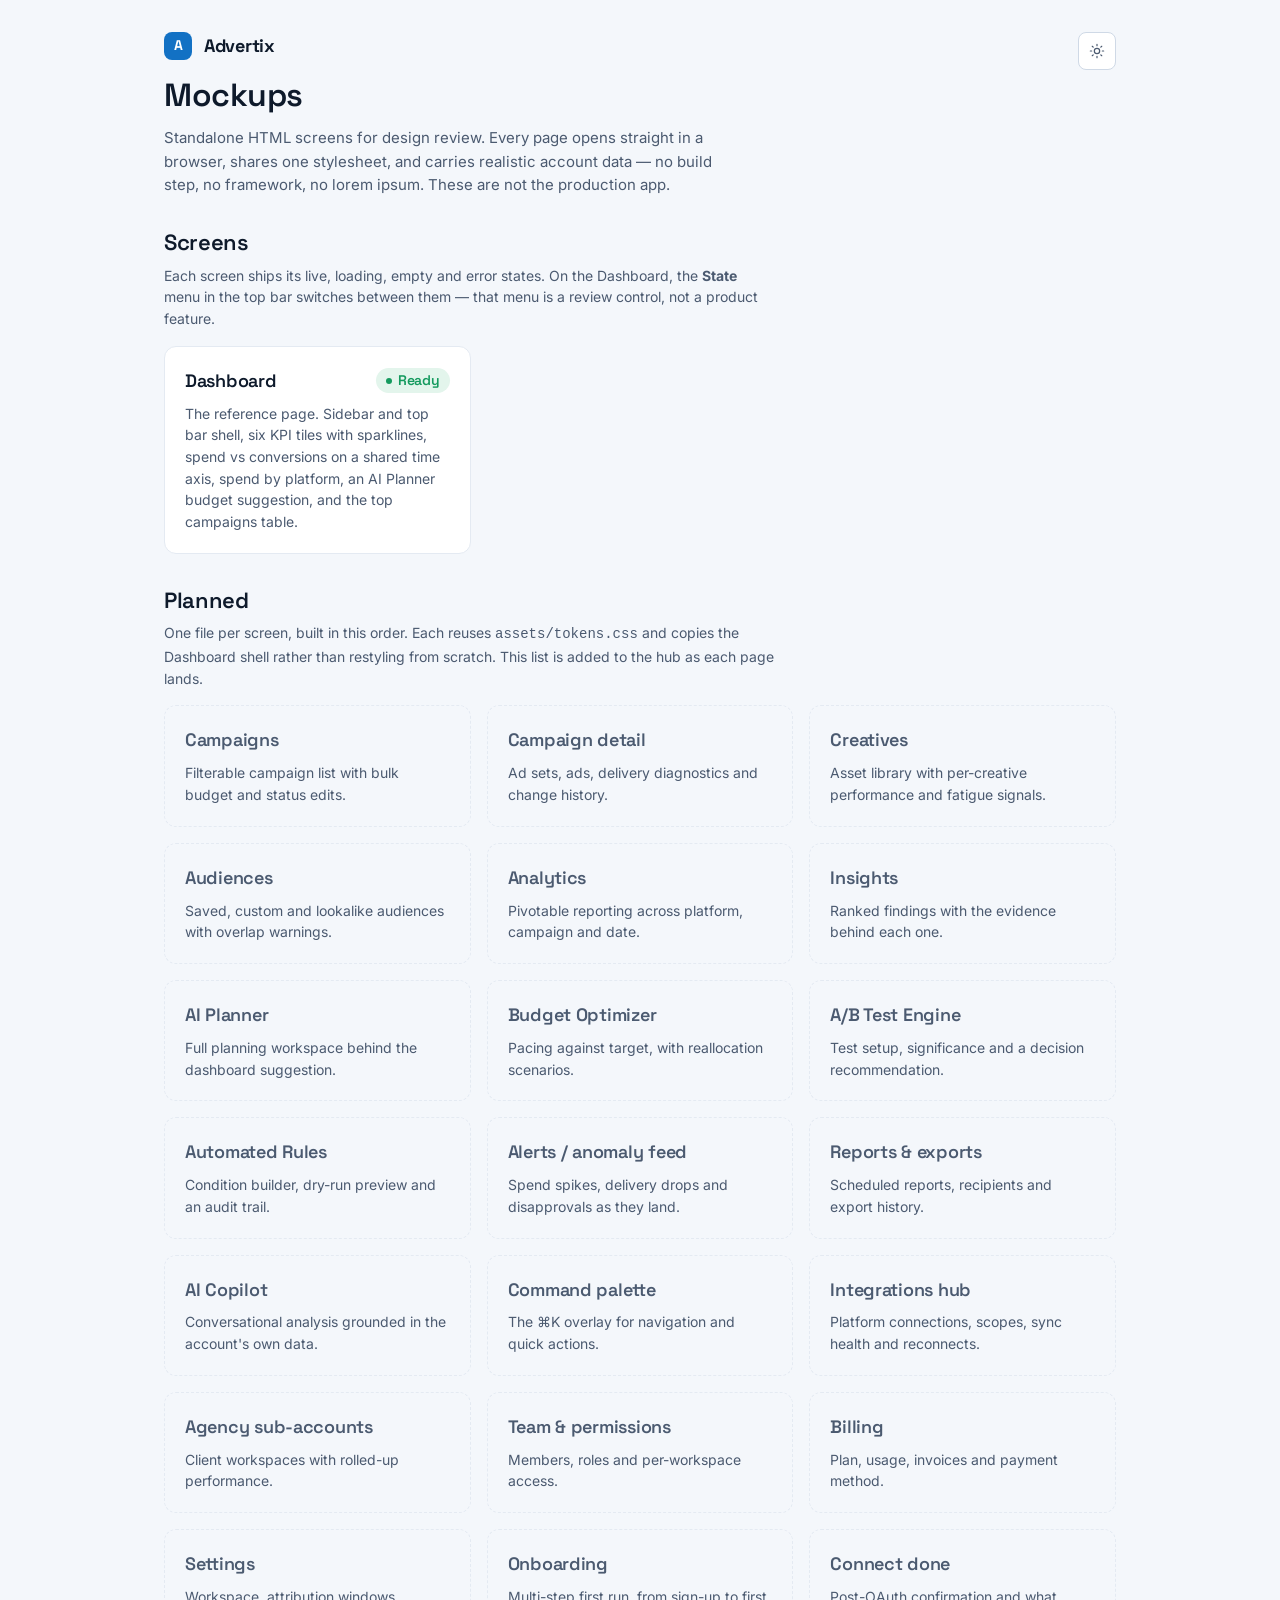
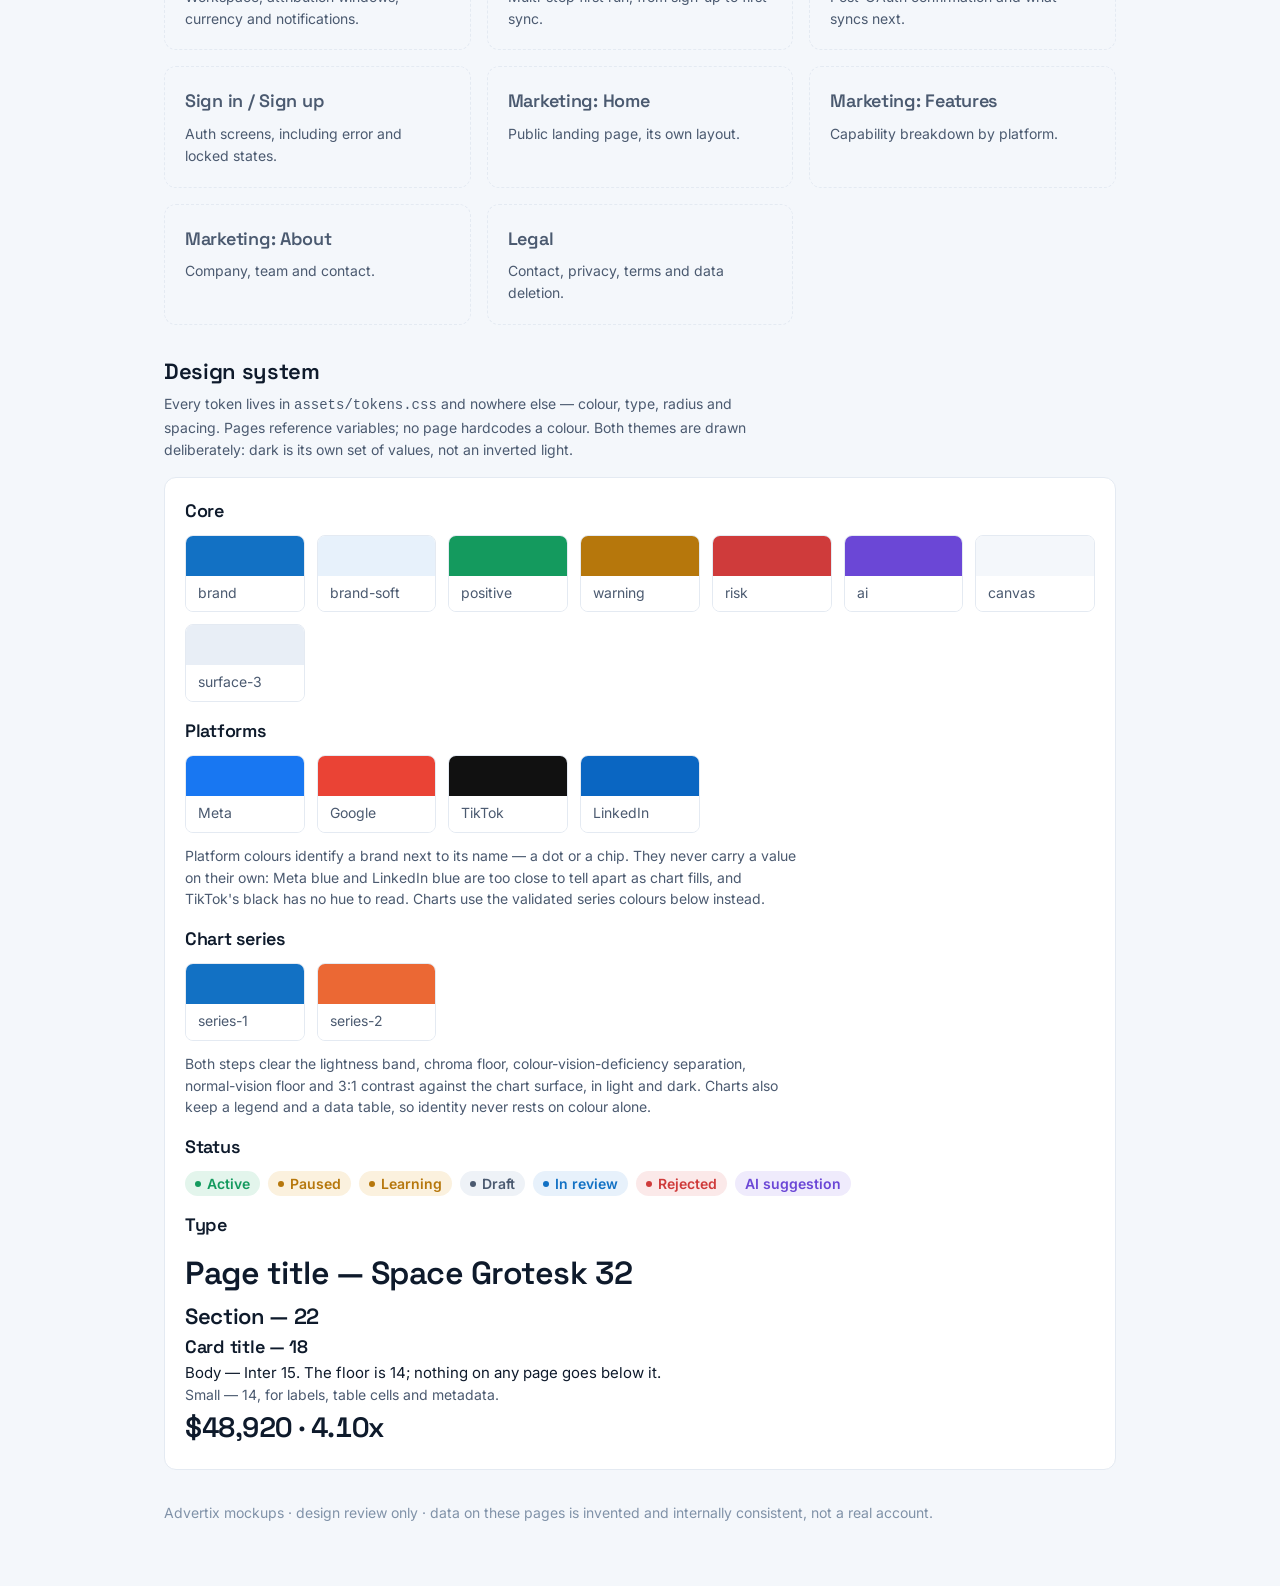
==== mockups/index.html @ f249f48f "Add mockups foundation: design tokens, hub and Dashboard Task 1 of the mockups plan in apps/web/clau" ====
<!doctype html>
<html lang="en">
<head>
<meta charset="utf-8" />
<meta name="viewport" content="width=device-width, initial-scale=1" />
<title>Mockups · Advertix</title>
<meta name="description" content="Design-review mockups for Advertix — every screen, one shared design system." />
<link rel="stylesheet" href="assets/tokens.css" />
<script>
  (function () {
    try {
      var saved = localStorage.getItem("advertix-theme");
      var theme = saved || (window.matchMedia("(prefers-color-scheme: dark)").matches ? "dark" : "light");
      document.documentElement.setAttribute("data-theme", theme);
    } catch (e) {
      document.documentElement.setAttribute("data-theme", "light");
    }
  })();
</script>
</head>
<body>
<main class="hub">

  <header class="hub__head">
    <div>
      <div class="row-3" style="gap:var(--s3)">
        <span class="rail__mark" aria-hidden="true">A</span>
        <span class="rail__name">Advertix</span>
      </div>
      <h1 style="margin-top:var(--s4)">Mockups</h1>
      <p class="hub__lede">
        Standalone HTML screens for design review. Every page opens straight in a
        browser, shares one stylesheet, and carries realistic account data — no
        build step, no framework, no lorem ipsum. These are not the production app.
      </p>
    </div>
    <button class="btn btn--icon" id="themeToggle" type="button" aria-label="Switch to dark theme" title="Switch theme">
      <svg class="icon-sun" viewBox="0 0 24 24" fill="none" stroke="currentColor" stroke-width="1.8" stroke-linecap="round" aria-hidden="true"><circle cx="12" cy="12" r="4"/><path d="M12 2v2M12 20v2M2 12h2M20 12h2M4.9 4.9l1.4 1.4M17.7 17.7l1.4 1.4M19.1 4.9l-1.4 1.4M6.3 17.7l-1.4 1.4"/></svg>
      <svg class="icon-moon hidden" viewBox="0 0 24 24" fill="none" stroke="currentColor" stroke-width="1.8" stroke-linecap="round" stroke-linejoin="round" aria-hidden="true"><path d="M20 14.5A8.5 8.5 0 019.5 4a8.5 8.5 0 1010.5 10.5z"/></svg>
    </button>
  </header>

  <!-- Built -->
  <section class="hub__section" aria-labelledby="built-h">
    <h2 id="built-h">Screens</h2>
    <p class="hub__note">
      Each screen ships its live, loading, empty and error states. On the Dashboard,
      the <strong>State</strong> menu in the top bar switches between them — that menu
      is a review control, not a product feature.
    </p>
    <div class="hub-grid">
      <a class="card hubcard" href="dashboard.html">
        <span class="hubcard__title">Dashboard <span class="badge badge--active">Ready</span></span>
        <span class="hubcard__desc">
          The reference page. Sidebar and top bar shell, six KPI tiles with sparklines,
          spend vs conversions on a shared time axis, spend by platform, an AI Planner
          budget suggestion, and the top campaigns table.
        </span>
      </a>
    </div>
  </section>

  <!-- Planned -->
  <section class="hub__section" aria-labelledby="planned-h">
    <h2 id="planned-h">Planned</h2>
    <p class="hub__note">
      One file per screen, built in this order. Each reuses <code>assets/tokens.css</code>
      and copies the Dashboard shell rather than restyling from scratch. This list is
      added to the hub as each page lands.
    </p>
    <div class="hub-grid">
      <div class="card hubcard hubcard--todo"><span class="hubcard__title">Campaigns</span><span class="hubcard__desc">Filterable campaign list with bulk budget and status edits.</span></div>
      <div class="card hubcard hubcard--todo"><span class="hubcard__title">Campaign detail</span><span class="hubcard__desc">Ad sets, ads, delivery diagnostics and change history.</span></div>
      <div class="card hubcard hubcard--todo"><span class="hubcard__title">Creatives</span><span class="hubcard__desc">Asset library with per-creative performance and fatigue signals.</span></div>
      <div class="card hubcard hubcard--todo"><span class="hubcard__title">Audiences</span><span class="hubcard__desc">Saved, custom and lookalike audiences with overlap warnings.</span></div>
      <div class="card hubcard hubcard--todo"><span class="hubcard__title">Analytics</span><span class="hubcard__desc">Pivotable reporting across platform, campaign and date.</span></div>
      <div class="card hubcard hubcard--todo"><span class="hubcard__title">Insights</span><span class="hubcard__desc">Ranked findings with the evidence behind each one.</span></div>
      <div class="card hubcard hubcard--todo"><span class="hubcard__title">AI Planner</span><span class="hubcard__desc">Full planning workspace behind the dashboard suggestion.</span></div>
      <div class="card hubcard hubcard--todo"><span class="hubcard__title">Budget Optimizer</span><span class="hubcard__desc">Pacing against target, with reallocation scenarios.</span></div>
      <div class="card hubcard hubcard--todo"><span class="hubcard__title">A/B Test Engine</span><span class="hubcard__desc">Test setup, significance and a decision recommendation.</span></div>
      <div class="card hubcard hubcard--todo"><span class="hubcard__title">Automated Rules</span><span class="hubcard__desc">Condition builder, dry-run preview and an audit trail.</span></div>
      <div class="card hubcard hubcard--todo"><span class="hubcard__title">Alerts / anomaly feed</span><span class="hubcard__desc">Spend spikes, delivery drops and disapprovals as they land.</span></div>
      <div class="card hubcard hubcard--todo"><span class="hubcard__title">Reports &amp; exports</span><span class="hubcard__desc">Scheduled reports, recipients and export history.</span></div>
      <div class="card hubcard hubcard--todo"><span class="hubcard__title">AI Copilot</span><span class="hubcard__desc">Conversational analysis grounded in the account's own data.</span></div>
      <div class="card hubcard hubcard--todo"><span class="hubcard__title">Command palette</span><span class="hubcard__desc">The &#8984;K overlay for navigation and quick actions.</span></div>
      <div class="card hubcard hubcard--todo"><span class="hubcard__title">Integrations hub</span><span class="hubcard__desc">Platform connections, scopes, sync health and reconnects.</span></div>
      <div class="card hubcard hubcard--todo"><span class="hubcard__title">Agency sub-accounts</span><span class="hubcard__desc">Client workspaces with rolled-up performance.</span></div>
      <div class="card hubcard hubcard--todo"><span class="hubcard__title">Team &amp; permissions</span><span class="hubcard__desc">Members, roles and per-workspace access.</span></div>
      <div class="card hubcard hubcard--todo"><span class="hubcard__title">Billing</span><span class="hubcard__desc">Plan, usage, invoices and payment method.</span></div>
      <div class="card hubcard hubcard--todo"><span class="hubcard__title">Settings</span><span class="hubcard__desc">Workspace, attribution windows, currency and notifications.</span></div>
      <div class="card hubcard hubcard--todo"><span class="hubcard__title">Onboarding</span><span class="hubcard__desc">Multi-step first run, from sign-up to first sync.</span></div>
      <div class="card hubcard hubcard--todo"><span class="hubcard__title">Connect done</span><span class="hubcard__desc">Post-OAuth confirmation and what syncs next.</span></div>
      <div class="card hubcard hubcard--todo"><span class="hubcard__title">Sign in / Sign up</span><span class="hubcard__desc">Auth screens, including error and locked states.</span></div>
      <div class="card hubcard hubcard--todo"><span class="hubcard__title">Marketing: Home</span><span class="hubcard__desc">Public landing page, its own layout.</span></div>
      <div class="card hubcard hubcard--todo"><span class="hubcard__title">Marketing: Features</span><span class="hubcard__desc">Capability breakdown by platform.</span></div>
      <div class="card hubcard hubcard--todo"><span class="hubcard__title">Marketing: About</span><span class="hubcard__desc">Company, team and contact.</span></div>
      <div class="card hubcard hubcard--todo"><span class="hubcard__title">Legal</span><span class="hubcard__desc">Contact, privacy, terms and data deletion.</span></div>
    </div>
  </section>

  <!-- Design system -->
  <section class="hub__section" aria-labelledby="ds-h">
    <h2 id="ds-h">Design system</h2>
    <p class="hub__note">
      Every token lives in <code>assets/tokens.css</code> and nowhere else — colour,
      type, radius and spacing. Pages reference variables; no page hardcodes a colour.
      Both themes are drawn deliberately: dark is its own set of values, not an
      inverted light.
    </p>

    <div class="card" style="padding:var(--s5)">
      <div class="stack-4">
        <div>
          <h3 style="margin-bottom:var(--s3)">Core</h3>
          <div class="swatches">
            <div class="swatch"><div class="swatch__chip" style="background:var(--brand)"></div><span class="swatch__name">brand</span></div>
            <div class="swatch"><div class="swatch__chip" style="background:var(--brand-soft)"></div><span class="swatch__name">brand-soft</span></div>
            <div class="swatch"><div class="swatch__chip" style="background:var(--positive)"></div><span class="swatch__name">positive</span></div>
            <div class="swatch"><div class="swatch__chip" style="background:var(--warning)"></div><span class="swatch__name">warning</span></div>
            <div class="swatch"><div class="swatch__chip" style="background:var(--risk)"></div><span class="swatch__name">risk</span></div>
            <div class="swatch"><div class="swatch__chip" style="background:var(--ai)"></div><span class="swatch__name">ai</span></div>
            <div class="swatch"><div class="swatch__chip" style="background:var(--canvas)"></div><span class="swatch__name">canvas</span></div>
            <div class="swatch"><div class="swatch__chip" style="background:var(--surface-3)"></div><span class="swatch__name">surface-3</span></div>
          </div>
        </div>

        <div>
          <h3 style="margin-bottom:var(--s3)">Platforms</h3>
          <div class="swatches">
            <div class="swatch"><div class="swatch__chip" style="background:var(--platform-meta)"></div><span class="swatch__name">Meta</span></div>
            <div class="swatch"><div class="swatch__chip" style="background:var(--platform-google)"></div><span class="swatch__name">Google</span></div>
            <div class="swatch"><div class="swatch__chip" style="background:var(--platform-tiktok)"></div><span class="swatch__name">TikTok</span></div>
            <div class="swatch"><div class="swatch__chip" style="background:var(--platform-linkedin)"></div><span class="swatch__name">LinkedIn</span></div>
          </div>
          <p class="hub__note" style="margin:var(--s3) 0 0">
            Platform colours identify a brand next to its name — a dot or a chip. They
            never carry a value on their own: Meta blue and LinkedIn blue are too close
            to tell apart as chart fills, and TikTok's black has no hue to read. Charts
            use the validated series colours below instead.
          </p>
        </div>

        <div>
          <h3 style="margin-bottom:var(--s3)">Chart series</h3>
          <div class="swatches">
            <div class="swatch"><div class="swatch__chip" style="background:var(--series-1)"></div><span class="swatch__name">series-1</span></div>
            <div class="swatch"><div class="swatch__chip" style="background:var(--series-2)"></div><span class="swatch__name">series-2</span></div>
          </div>
          <p class="hub__note" style="margin:var(--s3) 0 0">
            Both steps clear the lightness band, chroma floor, colour-vision-deficiency
            separation, normal-vision floor and 3:1 contrast against the chart surface,
            in light and dark. Charts also keep a legend and a data table, so identity
            never rests on colour alone.
          </p>
        </div>

        <div>
          <h3 style="margin-bottom:var(--s3)">Status</h3>
          <div class="row-2">
            <span class="badge badge--active">Active</span>
            <span class="badge badge--paused">Paused</span>
            <span class="badge badge--learning">Learning</span>
            <span class="badge badge--draft">Draft</span>
            <span class="badge badge--review">In review</span>
            <span class="badge badge--rejected">Rejected</span>
            <span class="badge badge--ai">AI suggestion</span>
          </div>
        </div>

        <div>
          <h3 style="margin-bottom:var(--s3)">Type</h3>
          <p style="font-family:var(--font-display);font-size:var(--fs-title);letter-spacing:var(--tracking-display);font-weight:600">Page title — Space Grotesk 32</p>
          <p style="font-family:var(--font-display);font-size:var(--fs-h2);letter-spacing:var(--tracking-display);font-weight:600">Section — 22</p>
          <p style="font-family:var(--font-display);font-size:var(--fs-h3);letter-spacing:var(--tracking-display);font-weight:600">Card title — 18</p>
          <p>Body — Inter 15. The floor is 14; nothing on any page goes below it.</p>
          <p class="u-small u-muted">Small — 14, for labels, table cells and metadata.</p>
          <p class="tnum" style="font-family:var(--font-display);font-size:var(--fs-metric);font-weight:600;letter-spacing:var(--tracking-display)">$48,920 · 4.10x</p>
        </div>
      </div>
    </div>
  </section>

  <footer class="u-small u-faint">
    Advertix mockups · design review only · data on these pages is invented and
    internally consistent, not a real account.
  </footer>
</main>

<script>
(function () {
  "use strict";
  var root = document.documentElement;
  var btn = document.getElementById("themeToggle");
  var sun = btn.querySelector(".icon-sun");
  var moon = btn.querySelector(".icon-moon");

  function paint() {
    var dark = root.getAttribute("data-theme") === "dark";
    sun.classList.toggle("hidden", dark);
    moon.classList.toggle("hidden", !dark);
    btn.setAttribute("aria-label", dark ? "Switch to light theme" : "Switch to dark theme");
  }
  btn.addEventListener("click", function () {
    var next = root.getAttribute("data-theme") === "dark" ? "light" : "dark";
    root.setAttribute("data-theme", next);
    try { localStorage.setItem("advertix-theme", next); } catch (e) {}
    paint();
  });
  paint();
})();
</script>
</body>
</html>
---- mockups/assets/tokens.css ----
/* ===========================================================================
   Advertix — Design tokens & shared shell
   Single source of truth for every mockup in this folder.

   Never hardcode a colour in a page; reference a variable from here.
   Sections: 1 fonts · 2 tokens (light) · 3 tokens (dark) · 4 base
             5 shell · 6 components · 7 charts · 8 states · 9 utilities
   =========================================================================== */

/* ---- 1. Fonts ----------------------------------------------------------- */
@import url("https://fonts.googleapis.com/css2?family=Space+Grotesk:wght@500;600;700&family=Inter:wght@400;500;600;700&display=swap");

/* ---- 2. Tokens — light -------------------------------------------------- */
:root {
  /* Surfaces & ink */
  --canvas: #f4f7fb;
  --surface: #ffffff;
  --surface-2: #f1f5fa;
  --surface-3: #e8eef6;
  --ink: #0e1a2b;
  --ink-2: #4b5a70;
  --ink-3: #8092a8;
  --line: #e4eaf2;
  --line-strong: #cfd9e6;

  /* Brand */
  --brand: #1271c4;
  --brand-hover: #0f5fa8;
  --brand-active: #0c4d88;
  --brand-soft: #e7f1fb;
  --on-brand: #ffffff;

  /* Semantic */
  --positive: #149a5e;
  --positive-soft: #e3f5ec;
  --warning: #b6770c;
  --warning-soft: #fbf1de;
  --risk: #cf3b3b;
  --risk-soft: #fbe9e9;
  --ai: #6b47d6;
  --ai-soft: #efebfc;
  --neutral-soft: #eef2f7;

  /* Platform identity (labels, dots, chips — never the sole encoding) */
  --platform-meta: #1877f2;
  --platform-google: #ea4335;
  --platform-tiktok: #111111;
  --platform-linkedin: #0a66c2;

  /* Chart series — validated: lightness band, chroma floor,
     CVD separation, normal-vision floor, contrast vs surface. */
  --series-1: #1271c4; /* spend      */
  --series-2: #eb6834; /* conversions */
  --series-1-wash: rgba(18, 113, 196, 0.1);
  --series-2-wash: rgba(235, 104, 52, 0.1);
  --grid: #e4eaf2;
  --chart-surface: #ffffff;

  /* Type */
  --font-display: "Space Grotesk", "Inter", system-ui, sans-serif;
  --font-ui: "Inter", system-ui, -apple-system, "Segoe UI", sans-serif;
  --fs-small: 14px;   /* hard floor — never go below */
  --fs-body: 15px;
  --fs-h3: 18px;
  --fs-h2: 22px;
  --fs-metric: 28px;
  --fs-title: 32px;
  --tracking-display: -0.015em;

  /* Shape */
  --r-control: 8px;
  --r-card: 12px;
  --r-pill: 999px;

  /* Spacing scale — 4 / 8 / 12 / 16 / 20 / 24 / 32 */
  --s1: 4px;
  --s2: 8px;
  --s3: 12px;
  --s4: 16px;
  --s5: 20px;
  --s6: 24px;
  --s7: 32px;

  /* Depth — cards use borders; shadow is for overlays only */
  --shadow-overlay: 0 16px 40px -12px rgba(14, 26, 43, 0.28);
  --shadow-popover: 0 8px 24px -8px rgba(14, 26, 43, 0.22);
  --ring: 0 0 0 2px var(--surface), 0 0 0 4px var(--brand);

  /* Layout */
  --rail-w: 244px;
  --topbar-h: 64px;

  /* Motion */
  --ease: cubic-bezier(0.32, 0.72, 0, 1);
  --dur: 160ms;

  color-scheme: light;
}

/* ---- 3. Tokens — dark --------------------------------------------------- */
:root[data-theme="dark"] {
  --canvas: #0a121e;
  --surface: #101c2c;
  --surface-2: #0d1826;
  --surface-3: #182636;
  --ink: #e8eef7;
  --ink-2: #a6b6cd;
  --ink-3: #728299;
  --line: #213247;
  --line-strong: #2d4058;

  --brand: #1271c4;
  --brand-hover: #3b93e0;
  --brand-active: #63a9e8;
  --brand-soft: #132c45;
  --on-brand: #ffffff;

  --positive: #38b87a;
  --positive-soft: #10301f;
  --warning: #d79a2b;
  --warning-soft: #33280f;
  --risk: #ef6f6b;
  --risk-soft: #35191b;
  --ai: #8a72e0;
  --ai-soft: #201b38;
  --neutral-soft: #1a2738;

  /* TikTok's #111111 disappears on a dark canvas — its dark-mode logo
     treatment is the inverse, so the identity dot inverts with the theme. */
  --platform-tiktok: #f1f1f1;

  --series-1: #3b93e0;
  --series-2: #e0703c;
  --series-1-wash: rgba(59, 147, 224, 0.12);
  --series-2-wash: rgba(224, 112, 60, 0.12);
  --grid: #213247;
  --chart-surface: #101c2c;

  --shadow-overlay: 0 16px 40px -12px rgba(0, 0, 0, 0.7);
  --shadow-popover: 0 8px 24px -8px rgba(0, 0, 0, 0.6);
  --ring: 0 0 0 2px var(--surface), 0 0 0 4px var(--brand-hover);

  color-scheme: dark;
}

/* No-JS fallback: honour the OS preference until the toggle sets data-theme. */
@media (prefers-color-scheme: dark) {
  :root:not([data-theme]) {
    --canvas: #0a121e;
    --surface: #101c2c;
    --surface-2: #0d1826;
    --surface-3: #182636;
    --ink: #e8eef7;
    --ink-2: #a6b6cd;
    --ink-3: #728299;
    --line: #213247;
    --line-strong: #2d4058;
    --brand-hover: #3b93e0;
    --brand-active: #63a9e8;
    --brand-soft: #132c45;
    --positive: #38b87a;
    --positive-soft: #10301f;
    --warning: #d79a2b;
    --warning-soft: #33280f;
    --risk: #ef6f6b;
    --risk-soft: #35191b;
    --ai: #8a72e0;
    --ai-soft: #201b38;
    --neutral-soft: #1a2738;
    --platform-tiktok: #f1f1f1;
    --series-1: #3b93e0;
    --series-2: #e0703c;
    --series-1-wash: rgba(59, 147, 224, 0.12);
    --series-2-wash: rgba(224, 112, 60, 0.12);
    --grid: #213247;
    --chart-surface: #101c2c;
    color-scheme: dark;
  }
}

/* ---- 4. Base ------------------------------------------------------------ */
*,
*::before,
*::after {
  box-sizing: border-box;
}

html {
  -webkit-text-size-adjust: 100%;
}

body {
  margin: 0;
  background: var(--canvas);
  color: var(--ink);
  font-family: var(--font-ui);
  font-size: var(--fs-body);
  line-height: 1.55;
  -webkit-font-smoothing: antialiased;
  -moz-osx-font-smoothing: grayscale;
  /* The page never scrolls sideways — tables and charts scroll in their own box. */
  overflow-x: hidden;
}

h1,
h2,
h3,
h4 {
  font-family: var(--font-display);
  letter-spacing: var(--tracking-display);
  font-weight: 600;
  margin: 0;
  color: var(--ink);
}

h1 {
  font-size: var(--fs-title);
  line-height: 1.2;
}
h2 {
  font-size: var(--fs-h2);
  line-height: 1.3;
}
h3 {
  font-size: var(--fs-h3);
  line-height: 1.4;
}

p {
  margin: 0;
}

a {
  color: var(--brand);
  text-decoration: none;
}
a:hover {
  color: var(--brand-hover);
  text-decoration: underline;
}

button,
input,
select,
textarea {
  font: inherit;
  color: inherit;
}

:focus-visible {
  outline: none;
  box-shadow: var(--ring);
  border-radius: var(--r-control);
}

::selection {
  background: var(--brand-soft);
  color: var(--ink);
}

/* Numbers that sit in columns align; standalone display numbers do not. */
.tnum {
  font-variant-numeric: tabular-nums;
}

.u-muted {
  color: var(--ink-2);
}
.u-faint {
  color: var(--ink-3);
}
.u-small {
  font-size: var(--fs-small);
}

.visually-hidden {
  position: absolute;
  width: 1px;
  height: 1px;
  margin: -1px;
  padding: 0;
  overflow: hidden;
  clip: rect(0 0 0 0);
  white-space: nowrap;
  border: 0;
}

.skip-link {
  position: absolute;
  left: var(--s4);
  top: -60px;
  z-index: 100;
  background: var(--surface);
  color: var(--ink);
  border: 1px solid var(--line-strong);
  border-radius: var(--r-control);
  padding: var(--s2) var(--s4);
  transition: top var(--dur) var(--ease);
}
.skip-link:focus {
  top: var(--s4);
  text-decoration: none;
}

/* ---- 5. Shell ----------------------------------------------------------- */
.app {
  display: grid;
  grid-template-columns: var(--rail-w) minmax(0, 1fr);
  min-height: 100vh;
}

/* Sidebar rail */
.rail {
  grid-column: 1;
  position: fixed;
  inset: 0 auto 0 0;
  width: var(--rail-w);
  display: flex;
  flex-direction: column;
  background: var(--surface);
  border-right: 1px solid var(--line);
  z-index: 40;
}

.rail__brand {
  display: flex;
  align-items: center;
  gap: var(--s3);
  height: var(--topbar-h);
  padding: 0 var(--s5);
  border-bottom: 1px solid var(--line);
  flex: 0 0 auto;
}

.rail__mark {
  width: 28px;
  height: 28px;
  border-radius: var(--r-control);
  background: var(--brand);
  color: var(--on-brand);
  font-family: var(--font-display);
  font-weight: 700;
  font-size: var(--fs-small);
  display: grid;
  place-items: center;
  flex: 0 0 auto;
}

.rail__name {
  font-family: var(--font-display);
  font-weight: 700;
  letter-spacing: var(--tracking-display);
  font-size: var(--fs-h3);
}

.rail__scroll {
  flex: 1 1 auto;
  overflow-y: auto;
  padding: var(--s4) var(--s3) var(--s5);
}

.rail__group + .rail__group {
  margin-top: var(--s5);
}

.rail__label {
  font-size: var(--fs-small);
  font-weight: 600;
  color: var(--ink-3);
  letter-spacing: 0.04em;
  text-transform: uppercase;
  padding: 0 var(--s3);
  margin-bottom: var(--s2);
}

.nav {
  display: flex;
  flex-direction: column;
  gap: 2px;
}

.nav__item {
  display: flex;
  align-items: center;
  gap: var(--s3);
  padding: var(--s2) var(--s3);
  border-radius: var(--r-control);
  color: var(--ink-2);
  font-size: var(--fs-body);
  font-weight: 500;
  transition: background var(--dur) var(--ease), color var(--dur) var(--ease);
}
.nav__item:hover {
  background: var(--surface-2);
  color: var(--ink);
  text-decoration: none;
}
.nav__item[aria-current="page"] {
  background: var(--brand-soft);
  color: var(--brand);
  font-weight: 600;
}
:root[data-theme="dark"] .nav__item[aria-current="page"] {
  color: var(--brand-hover);
}
.nav__item svg {
  flex: 0 0 auto;
  width: 18px;
  height: 18px;
}
.nav__item--todo {
  color: var(--ink-3);
  cursor: default;
}
.nav__item--todo:hover {
  background: transparent;
  color: var(--ink-3);
  text-decoration: none;
}

.rail__foot {
  flex: 0 0 auto;
  border-top: 1px solid var(--line);
  padding: var(--s3);
}

.acct {
  display: flex;
  align-items: center;
  gap: var(--s3);
  width: 100%;
  padding: var(--s2) var(--s3);
  background: none;
  border: 0;
  border-radius: var(--r-control);
  cursor: pointer;
  text-align: left;
}
.acct:hover {
  background: var(--surface-2);
}
.acct__avatar {
  width: 28px;
  height: 28px;
  border-radius: var(--r-pill);
  background: var(--ai-soft);
  color: var(--ai);
  display: grid;
  place-items: center;
  font-size: var(--fs-small);
  font-weight: 700;
  flex: 0 0 auto;
}
.acct__name {
  font-size: var(--fs-small);
  font-weight: 600;
  line-height: 1.3;
  white-space: nowrap;
  overflow: hidden;
  text-overflow: ellipsis;
}
.acct__meta {
  font-size: var(--fs-small);
  color: var(--ink-3);
  line-height: 1.3;
}

/* Topbar */
.topbar {
  position: sticky;
  top: 0;
  z-index: 30;
  height: var(--topbar-h);
  display: flex;
  align-items: center;
  gap: var(--s3);
  padding: 0 var(--s6);
  background: var(--surface);
  border-bottom: 1px solid var(--line);
}

.topbar__spacer {
  flex: 1 1 auto;
}

.hamburger {
  display: none;
}

.main {
  grid-column: 2;
  min-width: 0;
  display: flex;
  flex-direction: column;
}

.page {
  padding: var(--s6);
  display: flex;
  flex-direction: column;
  gap: var(--s6);
  max-width: 1360px;
  width: 100%;
}

.page__head {
  display: flex;
  align-items: flex-end;
  justify-content: space-between;
  gap: var(--s4);
  flex-wrap: wrap;
}

/* Off-canvas drawer below 860px */
.scrim {
  display: none;
  position: fixed;
  inset: 0;
  background: rgba(14, 26, 43, 0.5);
  z-index: 39;
}

@media (max-width: 860px) {
  .app {
    grid-template-columns: minmax(0, 1fr);
  }
  .main {
    grid-column: 1;
  }
  .rail {
    transform: translateX(-100%);
    transition: transform 220ms var(--ease);
    box-shadow: var(--shadow-overlay);
  }
  :root[data-nav="open"] .rail {
    transform: translateX(0);
  }
  :root[data-nav="open"] .scrim {
    display: block;
  }
  .hamburger {
    display: inline-flex;
  }
  .page {
    padding: var(--s4);
    gap: var(--s5);
  }
  .topbar {
    padding: 0 var(--s4);
  }
  .topbar .topbar__status {
    display: none;
  }
}

@media (max-width: 560px) {
  /* The primary action keeps its place and its name — the name moves to the
     accessible label so the button can shrink to its icon. */
  .btn__label {
    display: none;
  }
  .topbar .btn--primary {
    width: 38px;
    padding: 0;
  }
}

/* ---- 6. Components ------------------------------------------------------ */

/* Buttons — verbs, never "Submit". One primary per view. */
.btn {
  display: inline-flex;
  align-items: center;
  justify-content: center;
  gap: var(--s2);
  height: 38px;
  padding: 0 var(--s4);
  border-radius: var(--r-control);
  border: 1px solid transparent;
  font-size: var(--fs-small);
  font-weight: 600;
  cursor: pointer;
  white-space: nowrap;
  background: none;
  transition: background var(--dur) var(--ease), border-color var(--dur) var(--ease),
    color var(--dur) var(--ease);
}
.btn svg {
  width: 16px;
  height: 16px;
  flex: 0 0 auto;
}
.btn:disabled,
.btn[aria-disabled="true"] {
  opacity: 0.5;
  cursor: not-allowed;
}

.btn--primary {
  background: var(--brand);
  color: var(--on-brand);
}
.btn--primary:hover:not(:disabled) {
  background: var(--brand-hover);
}
.btn--primary:active:not(:disabled) {
  background: var(--brand-active);
}

.btn--secondary {
  background: var(--surface);
  color: var(--ink);
  border-color: var(--line-strong);
}
.btn--secondary:hover:not(:disabled) {
  background: var(--surface-2);
  border-color: var(--ink-3);
}

.btn--ghost {
  color: var(--ink-2);
}
.btn--ghost:hover:not(:disabled) {
  background: var(--surface-2);
  color: var(--ink);
}

.btn--ai {
  color: var(--ai);
  border-color: var(--ai);
  background: transparent;
}
.btn--ai:hover:not(:disabled) {
  background: var(--ai-soft);
}

.btn--icon {
  width: 38px;
  padding: 0;
  color: var(--ink-2);
  border-color: var(--line-strong);
  background: var(--surface);
}
.btn--icon:hover {
  background: var(--surface-2);
  color: var(--ink);
}

/* Cards — borders, not shadows */
.card {
  background: var(--surface);
  border: 1px solid var(--line);
  border-radius: var(--r-card);
}

.card__head {
  display: flex;
  align-items: flex-start;
  justify-content: space-between;
  gap: var(--s4);
  padding: var(--s5) var(--s5) 0;
}

.card__title {
  font-size: var(--fs-h3);
}

.card__sub {
  font-size: var(--fs-small);
  color: var(--ink-2);
  margin-top: 2px;
}

.card__body {
  padding: var(--s5);
}

.card__foot {
  padding: var(--s3) var(--s5);
  border-top: 1px solid var(--line);
  font-size: var(--fs-small);
  color: var(--ink-2);
  display: flex;
  align-items: center;
  justify-content: space-between;
  gap: var(--s3);
  flex-wrap: wrap;
}

/* Badges & pills */
.badge {
  display: inline-flex;
  align-items: center;
  gap: 6px;
  padding: 2px 10px;
  border-radius: var(--r-pill);
  font-size: var(--fs-small);
  font-weight: 600;
  line-height: 1.5;
  white-space: nowrap;
}
.badge::before {
  content: "";
  width: 6px;
  height: 6px;
  border-radius: var(--r-pill);
  background: currentColor;
  flex: 0 0 auto;
}
.badge--active {
  background: var(--positive-soft);
  color: var(--positive);
}
.badge--paused,
.badge--learning {
  background: var(--warning-soft);
  color: var(--warning);
}
.badge--draft {
  background: var(--neutral-soft);
  color: var(--ink-2);
}
.badge--review {
  background: var(--brand-soft);
  color: var(--brand);
}
:root[data-theme="dark"] .badge--review {
  color: var(--brand-hover);
}
.badge--rejected {
  background: var(--risk-soft);
  color: var(--risk);
}
.badge--ai {
  background: var(--ai-soft);
  color: var(--ai);
}
.badge--ai::before {
  display: none;
}

/* Platform identity chip: colour rides the dot, never the text. */
.plat {
  display: inline-flex;
  align-items: center;
  gap: var(--s2);
  font-size: var(--fs-small);
  color: var(--ink-2);
  white-space: nowrap;
}
.plat__dot {
  width: 8px;
  height: 8px;
  border-radius: 2px;
  flex: 0 0 auto;
}
.plat__dot--meta {
  background: var(--platform-meta);
}
.plat__dot--google {
  background: var(--platform-google);
}
.plat__dot--tiktok {
  background: var(--platform-tiktok);
}
.plat__dot--linkedin {
  background: var(--platform-linkedin);
}

/* Deltas — always an arrow plus a colour, never colour alone. */
.delta {
  display: inline-flex;
  align-items: center;
  gap: 4px;
  font-size: var(--fs-small);
  font-weight: 600;
  font-variant-numeric: tabular-nums;
}
.delta--good {
  color: var(--positive);
}
.delta--bad {
  color: var(--risk);
}
.delta--flat {
  color: var(--ink-3);
}
.delta svg {
  width: 14px;
  height: 14px;
}

/* Segmented control */
.seg {
  display: inline-flex;
  padding: 2px;
  gap: 2px;
  background: var(--surface-2);
  border: 1px solid var(--line);
  border-radius: var(--r-control);
}
.seg__btn {
  border: 0;
  background: none;
  border-radius: 6px;
  padding: 5px var(--s3);
  font-size: var(--fs-small);
  font-weight: 600;
  color: var(--ink-2);
  cursor: pointer;
  white-space: nowrap;
}
.seg__btn:hover {
  color: var(--ink);
}
.seg__btn[aria-pressed="true"],
.seg__btn[aria-selected="true"] {
  background: var(--surface);
  color: var(--ink);
  border: 1px solid var(--line-strong);
  padding: 4px calc(var(--s3) - 1px);
}

/* Select */
.select {
  min-width: 0;
  height: 38px;
  padding: 0 var(--s4) 0 var(--s3);
  border-radius: var(--r-control);
  border: 1px solid var(--line-strong);
  background: var(--surface);
  color: var(--ink);
  font-size: var(--fs-small);
  font-weight: 500;
  cursor: pointer;
}
.select:hover {
  border-color: var(--ink-3);
}

/* Tables — scroll in their own container */
.tablewrap {
  overflow-x: auto;
  -webkit-overflow-scrolling: touch;
}
.table {
  width: 100%;
  min-width: 860px;
  border-collapse: collapse;
  font-size: var(--fs-small);
}
.table th,
.table td {
  padding: var(--s3) var(--s4);
  text-align: left;
  border-bottom: 1px solid var(--line);
  white-space: nowrap;
}
.table thead th {
  position: sticky;
  top: 0;
  background: var(--surface-2);
  color: var(--ink-2);
  font-weight: 600;
  border-bottom: 1px solid var(--line-strong);
}
.table tbody tr:last-child td {
  border-bottom: 0;
}
.table tbody tr:hover td {
  background: var(--surface-2);
}
.table .num {
  text-align: right;
  font-variant-numeric: tabular-nums;
}
.table .name {
  font-weight: 600;
  color: var(--ink);
  white-space: normal;
  min-width: 260px;
}

/* KPI tile */
.kpis {
  display: grid;
  grid-template-columns: repeat(auto-fit, minmax(280px, 1fr));
  gap: var(--s4);
}
.kpi {
  padding: var(--s5);
  display: flex;
  flex-direction: column;
  gap: var(--s3);
}
.kpi__label {
  font-size: var(--fs-small);
  font-weight: 600;
  color: var(--ink-2);
}
.kpi__value {
  font-size: var(--fs-metric);
  font-family: var(--font-display);
  font-weight: 600;
  letter-spacing: var(--tracking-display);
  line-height: 1.1;
  color: var(--ink);
}
.kpi__foot {
  display: flex;
  align-items: flex-end;
  justify-content: space-between;
  gap: var(--s3);
}
.kpi__vs {
  font-size: var(--fs-small);
  color: var(--ink-3);
}

/* AI panel */
.ai-panel {
  border-color: color-mix(in srgb, var(--ai) 35%, var(--line));
  background: linear-gradient(180deg, var(--ai-soft) 0%, var(--surface) 46%);
}
.ai-panel__head {
  display: flex;
  align-items: center;
  gap: var(--s3);
  flex-wrap: wrap;
}
.ai-icon {
  width: 32px;
  height: 32px;
  border-radius: var(--r-control);
  background: var(--ai);
  color: #ffffff;
  display: grid;
  place-items: center;
  flex: 0 0 auto;
}
.ai-icon svg {
  width: 18px;
  height: 18px;
}
.ai-panel__actions {
  display: flex;
  gap: var(--s2);
  flex-wrap: wrap;
}

.movelist {
  list-style: none;
  margin: 0;
  padding: 0;
  display: grid;
  grid-template-columns: minmax(0, 1fr);
  gap: var(--s2);
}
.movelist li {
  display: flex;
  flex-wrap: wrap;
  gap: var(--s2) var(--s3);
  align-items: baseline;
  font-size: var(--fs-small);
  color: var(--ink-2);
  padding: var(--s2) var(--s3);
  background: var(--surface-2);
  border: 1px solid var(--line);
  border-radius: var(--r-control);
}
.movelist strong {
  color: var(--ink);
  font-weight: 600;
}

.projgrid {
  display: grid;
  grid-template-columns: repeat(auto-fit, minmax(150px, 1fr));
  gap: var(--s4);
}
.proj__label {
  font-size: var(--fs-small);
  color: var(--ink-2);
  font-weight: 600;
}
.proj__value {
  font-family: var(--font-display);
  font-size: var(--fs-h2);
  font-weight: 600;
  letter-spacing: var(--tracking-display);
}

/* ---- 7. Charts ---------------------------------------------------------- */
.chart-scroll {
  overflow-x: auto;
  -webkit-overflow-scrolling: touch;
  position: relative;
}
.chart {
  display: block;
  width: 100%;
  min-width: 620px;
  height: auto;
}
.chart .grid-line {
  stroke: var(--grid);
  stroke-width: 1;
  shape-rendering: crispEdges;
}
.chart .axis-text {
  fill: var(--ink-3);
  font-family: var(--font-ui);
  font-size: 15px;
  font-variant-numeric: tabular-nums;
}
.chart .panel-text {
  fill: var(--ink-2);
  font-family: var(--font-ui);
  font-size: 15px;
  font-weight: 600;
}
.chart .col {
  fill: var(--series-1);
}
.chart .line {
  fill: none;
  stroke: var(--series-2);
  stroke-width: 2;
  stroke-linejoin: round;
  stroke-linecap: round;
}
.chart .area {
  fill: var(--series-2-wash);
}
.chart .enddot {
  fill: var(--series-2);
  stroke: var(--chart-surface);
  stroke-width: 2;
}
.chart .hit {
  fill: transparent;
}
.chart .crosshair {
  stroke: var(--ink-3);
  stroke-width: 1;
  stroke-dasharray: 3 3;
  opacity: 0;
  pointer-events: none;
}
.chart .focusdot {
  opacity: 0;
  pointer-events: none;
  stroke: var(--chart-surface);
  stroke-width: 2;
}
.chart .focusdot--spend {
  fill: var(--series-1);
}
.chart .focusdot--conv {
  fill: var(--series-2);
}
.chart.is-active .crosshair,
.chart.is-active .focusdot {
  opacity: 1;
}

.legend {
  display: flex;
  gap: var(--s4);
  flex-wrap: wrap;
  font-size: var(--fs-small);
  color: var(--ink-2);
}
.legend__item {
  display: inline-flex;
  align-items: center;
  gap: var(--s2);
}
.legend__key {
  width: 12px;
  height: 3px;
  border-radius: 2px;
  flex: 0 0 auto;
}
.legend__key--1 {
  background: var(--series-1);
  height: 10px;
  width: 10px;
  border-radius: 2px;
}
.legend__key--2 {
  background: var(--series-2);
}

.tip {
  position: absolute;
  z-index: 20;
  min-width: 196px;
  padding: var(--s3);
  background: var(--surface);
  border: 1px solid var(--line-strong);
  border-radius: var(--r-control);
  box-shadow: var(--shadow-popover);
  font-size: var(--fs-small);
  pointer-events: none;
  opacity: 0;
  transform: translate(12px, 0);
  transition: opacity var(--dur) var(--ease);
}
.tip[data-side="left"] {
  transform: translate(calc(-100% - 12px), 0);
}
.tip[data-show="true"] {
  opacity: 1;
}
.tip__date {
  font-weight: 600;
  color: var(--ink);
  margin-bottom: var(--s2);
}
.tip__row {
  display: flex;
  align-items: center;
  justify-content: space-between;
  gap: var(--s3);
  color: var(--ink-2);
  white-space: nowrap;
}
.tip__row + .tip__row {
  margin-top: 2px;
}
.tip__row b {
  color: var(--ink);
  font-variant-numeric: tabular-nums;
}

/* Horizontal bar rows (spend by platform) — one hue, direct labels */
.hbars {
  display: grid;
  gap: var(--s4);
}
.hbar__top {
  display: flex;
  align-items: baseline;
  justify-content: space-between;
  gap: var(--s3);
  margin-bottom: 6px;
}
.hbar__val {
  font-size: var(--fs-small);
  font-variant-numeric: tabular-nums;
  color: var(--ink);
  font-weight: 600;
}
.hbar__track {
  height: 12px;
  background: var(--surface-3);
  border-radius: 2px;
}
.hbar__fill {
  height: 100%;
  background: var(--series-1);
  border-radius: 2px 4px 4px 2px;
}
.hbar__meta {
  margin-top: 6px;
  font-size: var(--fs-small);
  color: var(--ink-3);
  display: flex;
  gap: var(--s4);
  flex-wrap: wrap;
}

/* Sparklines in KPI tiles */
.spark {
  width: 104px;
  height: 30px;
  flex: 0 0 auto;
  overflow: visible;
}
.spark__base {
  fill: none;
  stroke: var(--ink-3);
  stroke-width: 1.5;
  opacity: 0.45;
  stroke-linejoin: round;
  stroke-linecap: round;
}
.spark__tail {
  fill: none;
  stroke: var(--series-1);
  stroke-width: 2;
  stroke-linejoin: round;
  stroke-linecap: round;
}
.spark__dot {
  fill: var(--series-1);
  stroke: var(--surface);
  stroke-width: 2;
}

/* ---- 8. States: loading, empty, error ----------------------------------- */
.skel {
  background: linear-gradient(
    100deg,
    var(--surface-3) 30%,
    var(--surface-2) 50%,
    var(--surface-3) 70%
  );
  background-size: 220% 100%;
  animation: skel 1.4s linear infinite;
  border-radius: 6px;
}
@keyframes skel {
  from {
    background-position: 140% 0;
  }
  to {
    background-position: -40% 0;
  }
}
.skel--text {
  height: 14px;
}
.skel--metric {
  height: 28px;
}
.skel--chart {
  height: 300px;
  border-radius: var(--r-control);
}

.empty,
.errorstate {
  display: flex;
  flex-direction: column;
  align-items: center;
  text-align: center;
  gap: var(--s3);
  padding: var(--s7) var(--s5);
  max-width: 520px;
  margin: 0 auto;
}
.empty__icon,
.errorstate__icon {
  width: 44px;
  height: 44px;
  border-radius: var(--r-card);
  display: grid;
  place-items: center;
  margin-bottom: var(--s1);
}
.empty__icon {
  background: var(--brand-soft);
  color: var(--brand);
}
:root[data-theme="dark"] .empty__icon {
  color: var(--brand-hover);
}
.errorstate__icon {
  background: var(--risk-soft);
  color: var(--risk);
}
.empty__icon svg,
.errorstate__icon svg {
  width: 22px;
  height: 22px;
}
.empty p,
.errorstate p {
  color: var(--ink-2);
  font-size: var(--fs-body);
}
.empty__actions,
.errorstate__actions {
  display: flex;
  gap: var(--s2);
  flex-wrap: wrap;
  justify-content: center;
  margin-top: var(--s2);
}
.errorcode {
  font-size: var(--fs-small);
  color: var(--ink-3);
  font-variant-numeric: tabular-nums;
}

/* Toast */
.toast {
  position: fixed;
  right: var(--s6);
  bottom: var(--s6);
  z-index: 60;
  display: flex;
  align-items: center;
  gap: var(--s3);
  padding: var(--s3) var(--s4);
  background: var(--surface);
  border: 1px solid var(--line-strong);
  border-radius: var(--r-control);
  box-shadow: var(--shadow-overlay);
  font-size: var(--fs-small);
  font-weight: 600;
  transform: translateY(12px);
  opacity: 0;
  pointer-events: none;
  transition: opacity var(--dur) var(--ease), transform var(--dur) var(--ease);
}
.toast[data-show="true"] {
  opacity: 1;
  transform: translateY(0);
}
.toast__dot {
  width: 8px;
  height: 8px;
  border-radius: var(--r-pill);
  background: var(--positive);
  flex: 0 0 auto;
}

/* ---- 9. Utilities ------------------------------------------------------- */
.grid-2 {
  display: grid;
  grid-template-columns: minmax(0, 1.8fr) minmax(0, 1fr);
  gap: var(--s4);
  align-items: start;
}
@media (max-width: 1100px) {
  .grid-2 {
    grid-template-columns: minmax(0, 1fr);
  }
}

/* Single-column grids. The explicit minmax(0, 1fr) matters: a grid item's
   default min-width is auto, so without it a wide table or chart inside would
   stretch the whole page instead of scrolling in its own box. */
.stack-2 {
  display: grid;
  grid-template-columns: minmax(0, 1fr);
  gap: var(--s2);
}
.stack-3 {
  display: grid;
  grid-template-columns: minmax(0, 1fr);
  gap: var(--s3);
}
.stack-4 {
  display: grid;
  grid-template-columns: minmax(0, 1fr);
  gap: var(--s4);
}
.row-2 {
  display: flex;
  gap: var(--s2);
  align-items: center;
  flex-wrap: wrap;
}
.row-3 {
  display: flex;
  gap: var(--s3);
  align-items: center;
  flex-wrap: wrap;
}
.hidden {
  display: none !important;
}

@media (prefers-reduced-motion: reduce) {
  *,
  *::before,
  *::after {
    animation-duration: 0.01ms !important;
    animation-iteration-count: 1 !important;
    transition-duration: 0.01ms !important;
    scroll-behavior: auto !important;
  }
}

/* Nav items whose page is not mocked yet — labelled, never a dead link. */
.nav__soon {
  margin-left: auto;
  font-size: var(--fs-small);
  font-weight: 500;
  color: var(--ink-3);
  background: var(--surface-2);
  border: 1px solid var(--line);
  border-radius: var(--r-pill);
  padding: 0 8px;
  line-height: 20px;
}

/* ---- 10. Hub (index.html) ---------------------------------------------- */
.hub {
  max-width: 1000px;
  margin: 0 auto;
  padding: var(--s7) var(--s6) 64px;
  display: flex;
  flex-direction: column;
  gap: var(--s7);
}
.hub__head {
  display: flex;
  align-items: flex-start;
  justify-content: space-between;
  gap: var(--s4);
  flex-wrap: wrap;
}
.hub__lede {
  max-width: 62ch;
  color: var(--ink-2);
  margin-top: var(--s3);
}
.hub__section > h2 {
  margin-bottom: var(--s2);
}
.hub__note {
  color: var(--ink-2);
  font-size: var(--fs-small);
  max-width: 68ch;
  margin-bottom: var(--s4);
}
.hub-grid {
  display: grid;
  grid-template-columns: repeat(auto-fill, minmax(260px, 1fr));
  gap: var(--s4);
}
.hubcard {
  display: flex;
  flex-direction: column;
  gap: var(--s2);
  padding: var(--s5);
  color: inherit;
  transition: border-color var(--dur) var(--ease), background var(--dur) var(--ease);
}
a.hubcard:hover {
  border-color: var(--brand);
  background: var(--surface-2);
  text-decoration: none;
}
.hubcard__title {
  font-family: var(--font-display);
  font-size: var(--fs-h3);
  font-weight: 600;
  letter-spacing: var(--tracking-display);
  color: var(--ink);
  display: flex;
  align-items: center;
  justify-content: space-between;
  gap: var(--s3);
}
.hubcard__desc {
  font-size: var(--fs-small);
  color: var(--ink-2);
}
.hubcard--todo {
  border-style: dashed;
  background: transparent;
}
.hubcard--todo .hubcard__title {
  color: var(--ink-2);
}
.swatches {
  display: grid;
  grid-template-columns: repeat(auto-fill, minmax(118px, 1fr));
  gap: var(--s3);
}
.swatch {
  border: 1px solid var(--line);
  border-radius: var(--r-control);
  overflow: hidden;
}
.swatch__chip {
  height: 40px;
}
.swatch__name {
  display: block;
  padding: 6px var(--s3) 8px;
  font-size: var(--fs-small);
  color: var(--ink-2);
  background: var(--surface);
}
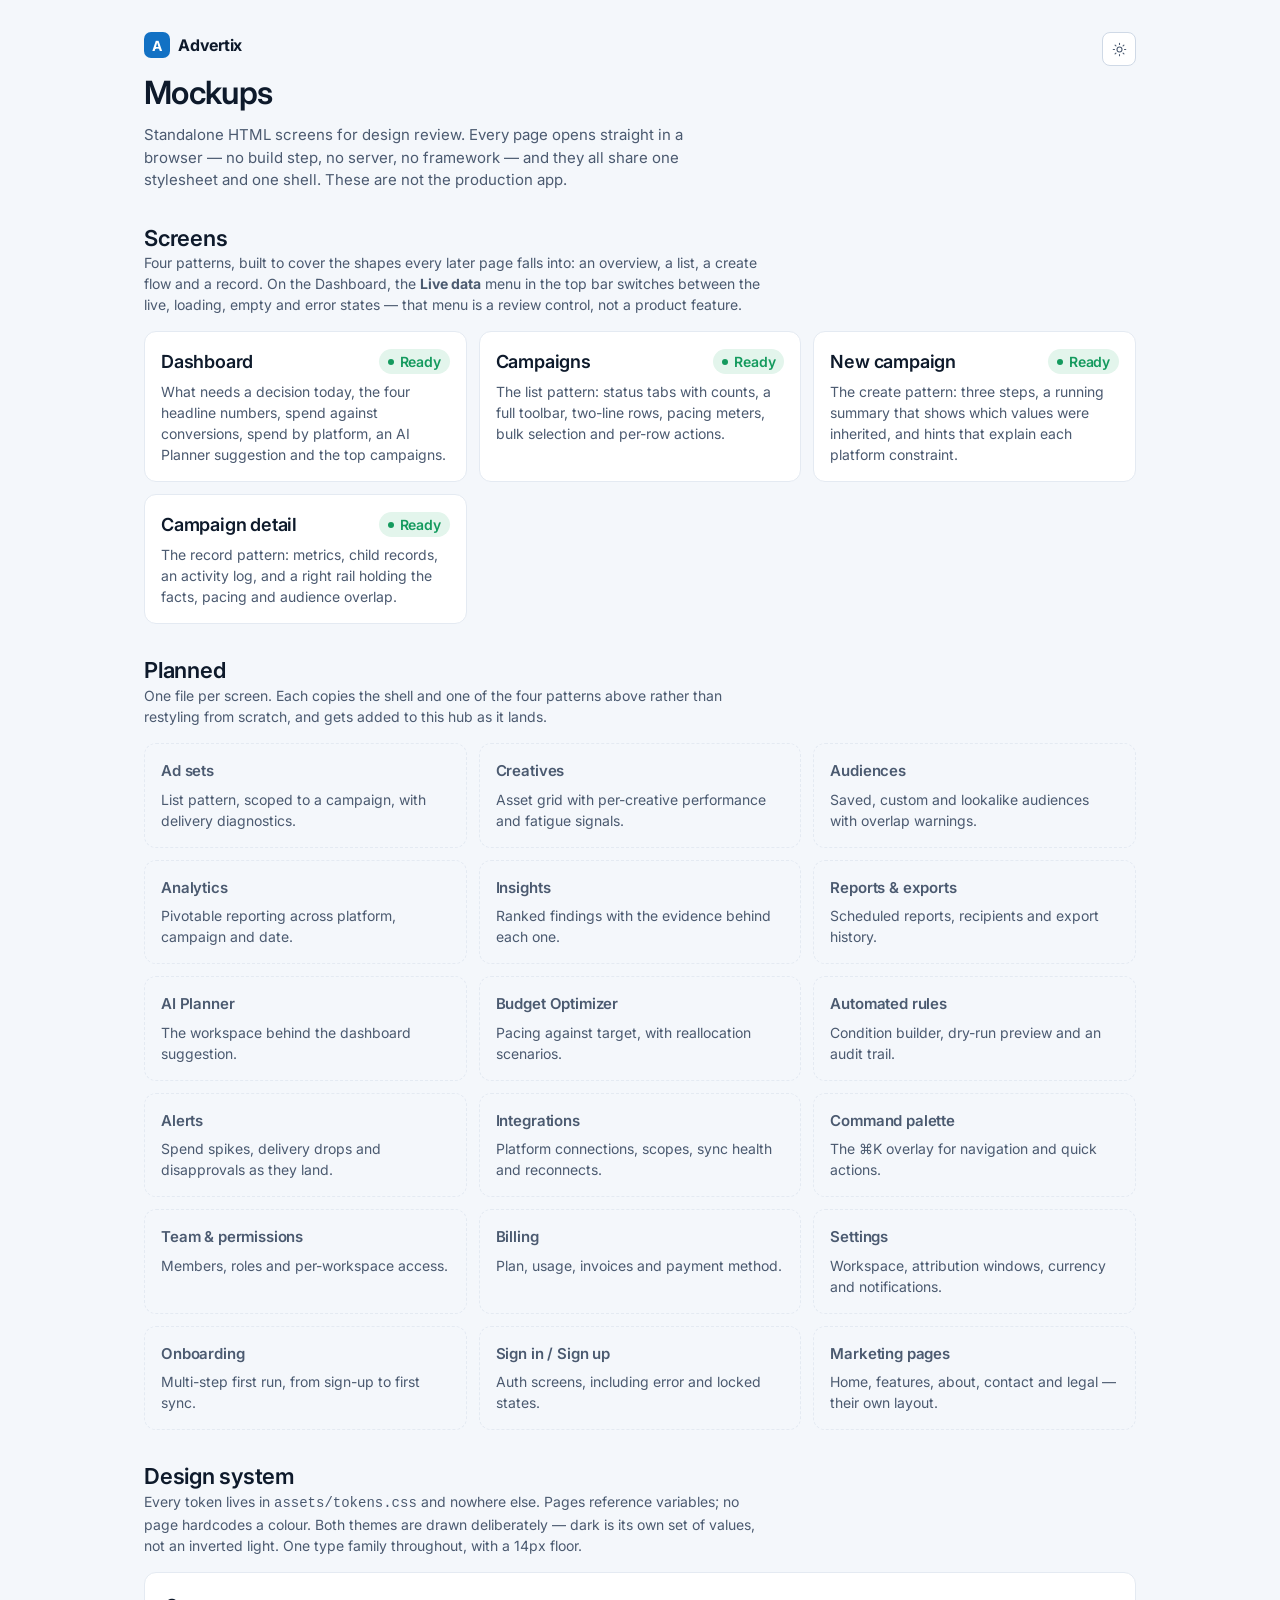
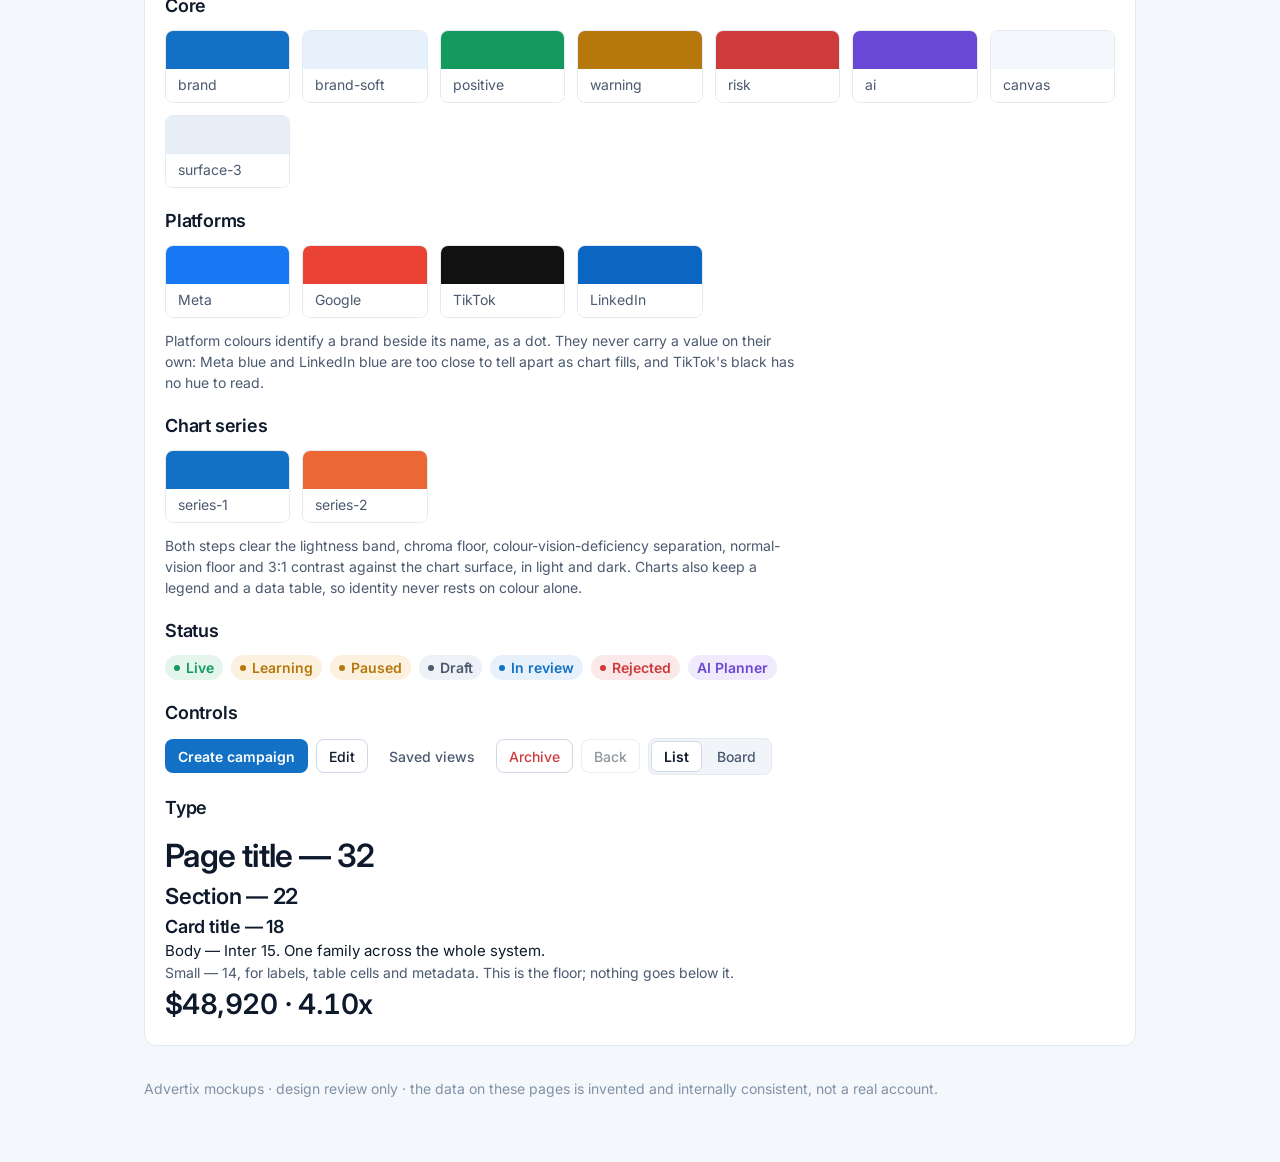
==== commit b87b7564: "Rebuild mockups on a console UI pattern set Restyles the design system and rebuilds the Dashboard, t" ====
--- a/mockups/index.html
+++ b/mockups/index.html
@@ -3,18 +3,16 @@
 <head>
 <meta charset="utf-8" />
 <meta name="viewport" content="width=device-width, initial-scale=1" />
-<title>Mockups · Advertix</title>
-<meta name="description" content="Design-review mockups for Advertix — every screen, one shared design system." />
+<title>Mockups &middot; Advertix</title>
+<meta name="description" content="Design-review mockups for Advertix — every screen on one shared design system." />
 <link rel="stylesheet" href="assets/tokens.css" />
 <script>
   (function () {
     try {
       var saved = localStorage.getItem("advertix-theme");
-      var theme = saved || (window.matchMedia("(prefers-color-scheme: dark)").matches ? "dark" : "light");
-      document.documentElement.setAttribute("data-theme", theme);
-    } catch (e) {
-      document.documentElement.setAttribute("data-theme", "light");
-    }
+      document.documentElement.setAttribute("data-theme",
+        saved || (window.matchMedia("(prefers-color-scheme: dark)").matches ? "dark" : "light"));
+    } catch (e) { document.documentElement.setAttribute("data-theme", "light"); }
   })();
 </script>
 </head>
@@ -23,93 +21,91 @@
 
   <header class="hub__head">
     <div>
-      <div class="row-3" style="gap:var(--s3)">
+      <div class="row-2">
         <span class="rail__mark" aria-hidden="true">A</span>
         <span class="rail__name">Advertix</span>
       </div>
       <h1 style="margin-top:var(--s4)">Mockups</h1>
       <p class="hub__lede">
         Standalone HTML screens for design review. Every page opens straight in a
-        browser, shares one stylesheet, and carries realistic account data — no
-        build step, no framework, no lorem ipsum. These are not the production app.
+        browser &mdash; no build step, no server, no framework &mdash; and they all
+        share one stylesheet and one shell. These are not the production app.
       </p>
     </div>
-    <button class="btn btn--icon" id="themeToggle" type="button" aria-label="Switch to dark theme" title="Switch theme">
-      <svg class="icon-sun" viewBox="0 0 24 24" fill="none" stroke="currentColor" stroke-width="1.8" stroke-linecap="round" aria-hidden="true"><circle cx="12" cy="12" r="4"/><path d="M12 2v2M12 20v2M2 12h2M20 12h2M4.9 4.9l1.4 1.4M17.7 17.7l1.4 1.4M19.1 4.9l-1.4 1.4M6.3 17.7l-1.4 1.4"/></svg>
-      <svg class="icon-moon hidden" viewBox="0 0 24 24" fill="none" stroke="currentColor" stroke-width="1.8" stroke-linecap="round" stroke-linejoin="round" aria-hidden="true"><path d="M20 14.5A8.5 8.5 0 019.5 4a8.5 8.5 0 1010.5 10.5z"/></svg>
+    <button class="btn btn--icon btn--icon-bordered" id="themeToggle" type="button" aria-label="Switch to dark theme" title="Switch theme">
+      <svg class="icon-sun" viewBox="0 0 24 24" fill="none" stroke="currentColor" stroke-width="1.7" stroke-linecap="round" aria-hidden="true"><circle cx="12" cy="12" r="4"/><path d="M12 2v2M12 20v2M2 12h2M20 12h2M4.9 4.9l1.4 1.4M17.7 17.7l1.4 1.4M19.1 4.9l-1.4 1.4M6.3 17.7l-1.4 1.4"/></svg>
+      <svg class="icon-moon hidden" viewBox="0 0 24 24" fill="none" stroke="currentColor" stroke-width="1.7" stroke-linecap="round" stroke-linejoin="round" aria-hidden="true"><path d="M20 14.5A8.5 8.5 0 019.5 4a8.5 8.5 0 1010.5 10.5z"/></svg>
     </button>
   </header>
 
-  <!-- Built -->
   <section class="hub__section" aria-labelledby="built-h">
     <h2 id="built-h">Screens</h2>
     <p class="hub__note">
-      Each screen ships its live, loading, empty and error states. On the Dashboard,
-      the <strong>State</strong> menu in the top bar switches between them — that menu
-      is a review control, not a product feature.
+      Four patterns, built to cover the shapes every later page falls into: an
+      overview, a list, a create flow and a record. On the Dashboard, the
+      <strong>Live data</strong> menu in the top bar switches between the live,
+      loading, empty and error states &mdash; that menu is a review control, not a
+      product feature.
     </p>
     <div class="hub-grid">
       <a class="card hubcard" href="dashboard.html">
-        <span class="hubcard__title">Dashboard <span class="badge badge--active">Ready</span></span>
-        <span class="hubcard__desc">
-          The reference page. Sidebar and top bar shell, six KPI tiles with sparklines,
-          spend vs conversions on a shared time axis, spend by platform, an AI Planner
-          budget suggestion, and the top campaigns table.
-        </span>
+        <span class="hubcard__title">Dashboard <span class="pill pill--live">Ready</span></span>
+        <span class="hubcard__desc">What needs a decision today, the four headline numbers, spend against conversions, spend by platform, an AI Planner suggestion and the top campaigns.</span>
+      </a>
+      <a class="card hubcard" href="campaigns.html">
+        <span class="hubcard__title">Campaigns <span class="pill pill--live">Ready</span></span>
+        <span class="hubcard__desc">The list pattern: status tabs with counts, a full toolbar, two-line rows, pacing meters, bulk selection and per-row actions.</span>
+      </a>
+      <a class="card hubcard" href="campaign-new.html">
+        <span class="hubcard__title">New campaign <span class="pill pill--live">Ready</span></span>
+        <span class="hubcard__desc">The create pattern: three steps, a running summary that shows which values were inherited, and hints that explain each platform constraint.</span>
+      </a>
+      <a class="card hubcard" href="campaign-detail.html">
+        <span class="hubcard__title">Campaign detail <span class="pill pill--live">Ready</span></span>
+        <span class="hubcard__desc">The record pattern: metrics, child records, an activity log, and a right rail holding the facts, pacing and audience overlap.</span>
       </a>
     </div>
   </section>
 
-  <!-- Planned -->
   <section class="hub__section" aria-labelledby="planned-h">
     <h2 id="planned-h">Planned</h2>
     <p class="hub__note">
-      One file per screen, built in this order. Each reuses <code>assets/tokens.css</code>
-      and copies the Dashboard shell rather than restyling from scratch. This list is
-      added to the hub as each page lands.
+      One file per screen. Each copies the shell and one of the four patterns above
+      rather than restyling from scratch, and gets added to this hub as it lands.
     </p>
     <div class="hub-grid">
-      <div class="card hubcard hubcard--todo"><span class="hubcard__title">Campaigns</span><span class="hubcard__desc">Filterable campaign list with bulk budget and status edits.</span></div>
-      <div class="card hubcard hubcard--todo"><span class="hubcard__title">Campaign detail</span><span class="hubcard__desc">Ad sets, ads, delivery diagnostics and change history.</span></div>
-      <div class="card hubcard hubcard--todo"><span class="hubcard__title">Creatives</span><span class="hubcard__desc">Asset library with per-creative performance and fatigue signals.</span></div>
+      <div class="card hubcard hubcard--todo"><span class="hubcard__title">Ad sets</span><span class="hubcard__desc">List pattern, scoped to a campaign, with delivery diagnostics.</span></div>
+      <div class="card hubcard hubcard--todo"><span class="hubcard__title">Creatives</span><span class="hubcard__desc">Asset grid with per-creative performance and fatigue signals.</span></div>
       <div class="card hubcard hubcard--todo"><span class="hubcard__title">Audiences</span><span class="hubcard__desc">Saved, custom and lookalike audiences with overlap warnings.</span></div>
       <div class="card hubcard hubcard--todo"><span class="hubcard__title">Analytics</span><span class="hubcard__desc">Pivotable reporting across platform, campaign and date.</span></div>
       <div class="card hubcard hubcard--todo"><span class="hubcard__title">Insights</span><span class="hubcard__desc">Ranked findings with the evidence behind each one.</span></div>
-      <div class="card hubcard hubcard--todo"><span class="hubcard__title">AI Planner</span><span class="hubcard__desc">Full planning workspace behind the dashboard suggestion.</span></div>
+      <div class="card hubcard hubcard--todo"><span class="hubcard__title">Reports &amp; exports</span><span class="hubcard__desc">Scheduled reports, recipients and export history.</span></div>
+      <div class="card hubcard hubcard--todo"><span class="hubcard__title">AI Planner</span><span class="hubcard__desc">The workspace behind the dashboard suggestion.</span></div>
       <div class="card hubcard hubcard--todo"><span class="hubcard__title">Budget Optimizer</span><span class="hubcard__desc">Pacing against target, with reallocation scenarios.</span></div>
-      <div class="card hubcard hubcard--todo"><span class="hubcard__title">A/B Test Engine</span><span class="hubcard__desc">Test setup, significance and a decision recommendation.</span></div>
-      <div class="card hubcard hubcard--todo"><span class="hubcard__title">Automated Rules</span><span class="hubcard__desc">Condition builder, dry-run preview and an audit trail.</span></div>
-      <div class="card hubcard hubcard--todo"><span class="hubcard__title">Alerts / anomaly feed</span><span class="hubcard__desc">Spend spikes, delivery drops and disapprovals as they land.</span></div>
-      <div class="card hubcard hubcard--todo"><span class="hubcard__title">Reports &amp; exports</span><span class="hubcard__desc">Scheduled reports, recipients and export history.</span></div>
-      <div class="card hubcard hubcard--todo"><span class="hubcard__title">AI Copilot</span><span class="hubcard__desc">Conversational analysis grounded in the account's own data.</span></div>
+      <div class="card hubcard hubcard--todo"><span class="hubcard__title">Automated rules</span><span class="hubcard__desc">Condition builder, dry-run preview and an audit trail.</span></div>
+      <div class="card hubcard hubcard--todo"><span class="hubcard__title">Alerts</span><span class="hubcard__desc">Spend spikes, delivery drops and disapprovals as they land.</span></div>
+      <div class="card hubcard hubcard--todo"><span class="hubcard__title">Integrations</span><span class="hubcard__desc">Platform connections, scopes, sync health and reconnects.</span></div>
       <div class="card hubcard hubcard--todo"><span class="hubcard__title">Command palette</span><span class="hubcard__desc">The &#8984;K overlay for navigation and quick actions.</span></div>
-      <div class="card hubcard hubcard--todo"><span class="hubcard__title">Integrations hub</span><span class="hubcard__desc">Platform connections, scopes, sync health and reconnects.</span></div>
-      <div class="card hubcard hubcard--todo"><span class="hubcard__title">Agency sub-accounts</span><span class="hubcard__desc">Client workspaces with rolled-up performance.</span></div>
       <div class="card hubcard hubcard--todo"><span class="hubcard__title">Team &amp; permissions</span><span class="hubcard__desc">Members, roles and per-workspace access.</span></div>
       <div class="card hubcard hubcard--todo"><span class="hubcard__title">Billing</span><span class="hubcard__desc">Plan, usage, invoices and payment method.</span></div>
       <div class="card hubcard hubcard--todo"><span class="hubcard__title">Settings</span><span class="hubcard__desc">Workspace, attribution windows, currency and notifications.</span></div>
       <div class="card hubcard hubcard--todo"><span class="hubcard__title">Onboarding</span><span class="hubcard__desc">Multi-step first run, from sign-up to first sync.</span></div>
-      <div class="card hubcard hubcard--todo"><span class="hubcard__title">Connect done</span><span class="hubcard__desc">Post-OAuth confirmation and what syncs next.</span></div>
       <div class="card hubcard hubcard--todo"><span class="hubcard__title">Sign in / Sign up</span><span class="hubcard__desc">Auth screens, including error and locked states.</span></div>
-      <div class="card hubcard hubcard--todo"><span class="hubcard__title">Marketing: Home</span><span class="hubcard__desc">Public landing page, its own layout.</span></div>
-      <div class="card hubcard hubcard--todo"><span class="hubcard__title">Marketing: Features</span><span class="hubcard__desc">Capability breakdown by platform.</span></div>
-      <div class="card hubcard hubcard--todo"><span class="hubcard__title">Marketing: About</span><span class="hubcard__desc">Company, team and contact.</span></div>
-      <div class="card hubcard hubcard--todo"><span class="hubcard__title">Legal</span><span class="hubcard__desc">Contact, privacy, terms and data deletion.</span></div>
+      <div class="card hubcard hubcard--todo"><span class="hubcard__title">Marketing pages</span><span class="hubcard__desc">Home, features, about, contact and legal &mdash; their own layout.</span></div>
     </div>
   </section>
 
-  <!-- Design system -->
   <section class="hub__section" aria-labelledby="ds-h">
     <h2 id="ds-h">Design system</h2>
     <p class="hub__note">
-      Every token lives in <code>assets/tokens.css</code> and nowhere else — colour,
-      type, radius and spacing. Pages reference variables; no page hardcodes a colour.
-      Both themes are drawn deliberately: dark is its own set of values, not an
-      inverted light.
+      Every token lives in <code>assets/tokens.css</code> and nowhere else. Pages
+      reference variables; no page hardcodes a colour. Both themes are drawn
+      deliberately &mdash; dark is its own set of values, not an inverted light.
+      One type family throughout, with a 14px floor.
     </p>
 
     <div class="card" style="padding:var(--s5)">
-      <div class="stack-4">
+      <div class="stack-5">
         <div>
           <h3 style="margin-bottom:var(--s3)">Core</h3>
           <div class="swatches">
@@ -133,10 +129,9 @@
             <div class="swatch"><div class="swatch__chip" style="background:var(--platform-linkedin)"></div><span class="swatch__name">LinkedIn</span></div>
           </div>
           <p class="hub__note" style="margin:var(--s3) 0 0">
-            Platform colours identify a brand next to its name — a dot or a chip. They
-            never carry a value on their own: Meta blue and LinkedIn blue are too close
-            to tell apart as chart fills, and TikTok's black has no hue to read. Charts
-            use the validated series colours below instead.
+            Platform colours identify a brand beside its name, as a dot. They never
+            carry a value on their own: Meta blue and LinkedIn blue are too close to
+            tell apart as chart fills, and TikTok's black has no hue to read.
           </p>
         </div>
 
@@ -157,32 +152,47 @@
         <div>
           <h3 style="margin-bottom:var(--s3)">Status</h3>
           <div class="row-2">
-            <span class="badge badge--active">Active</span>
-            <span class="badge badge--paused">Paused</span>
-            <span class="badge badge--learning">Learning</span>
-            <span class="badge badge--draft">Draft</span>
-            <span class="badge badge--review">In review</span>
-            <span class="badge badge--rejected">Rejected</span>
-            <span class="badge badge--ai">AI suggestion</span>
+            <span class="pill pill--live">Live</span>
+            <span class="pill pill--learning">Learning</span>
+            <span class="pill pill--paused">Paused</span>
+            <span class="pill pill--draft">Draft</span>
+            <span class="pill pill--review">In review</span>
+            <span class="pill pill--rejected">Rejected</span>
+            <span class="pill pill--ai">AI Planner</span>
+          </div>
+        </div>
+
+        <div>
+          <h3 style="margin-bottom:var(--s3)">Controls</h3>
+          <div class="row-2">
+            <button class="btn btn--primary" type="button">Create campaign</button>
+            <button class="btn btn--default" type="button">Edit</button>
+            <button class="btn btn--ghost" type="button">Saved views</button>
+            <button class="btn btn--danger" type="button">Archive</button>
+            <button class="btn btn--default" type="button" disabled>Back</button>
+            <span class="seg" role="group" aria-label="Example view switch">
+              <button class="seg__btn" type="button" aria-pressed="true">List</button>
+              <button class="seg__btn" type="button" aria-pressed="false">Board</button>
+            </span>
           </div>
         </div>
 
         <div>
           <h3 style="margin-bottom:var(--s3)">Type</h3>
-          <p style="font-family:var(--font-display);font-size:var(--fs-title);letter-spacing:var(--tracking-display);font-weight:600">Page title — Space Grotesk 32</p>
-          <p style="font-family:var(--font-display);font-size:var(--fs-h2);letter-spacing:var(--tracking-display);font-weight:600">Section — 22</p>
-          <p style="font-family:var(--font-display);font-size:var(--fs-h3);letter-spacing:var(--tracking-display);font-weight:600">Card title — 18</p>
-          <p>Body — Inter 15. The floor is 14; nothing on any page goes below it.</p>
-          <p class="u-small u-muted">Small — 14, for labels, table cells and metadata.</p>
-          <p class="tnum" style="font-family:var(--font-display);font-size:var(--fs-metric);font-weight:600;letter-spacing:var(--tracking-display)">$48,920 · 4.10x</p>
+          <p style="font-size:var(--fs-title);font-weight:600;letter-spacing:-0.02em">Page title &mdash; 32</p>
+          <p style="font-size:var(--fs-h2);font-weight:600;letter-spacing:-0.011em">Section &mdash; 22</p>
+          <p style="font-size:var(--fs-h3);font-weight:600;letter-spacing:-0.011em">Card title &mdash; 18</p>
+          <p>Body &mdash; Inter 15. One family across the whole system.</p>
+          <p class="u-small u-muted">Small &mdash; 14, for labels, table cells and metadata. This is the floor; nothing goes below it.</p>
+          <p class="tnum" style="font-size:var(--fs-metric);font-weight:600;letter-spacing:-0.02em">$48,920 &middot; 4.10x</p>
         </div>
       </div>
     </div>
   </section>
 
   <footer class="u-small u-faint">
-    Advertix mockups · design review only · data on these pages is invented and
-    internally consistent, not a real account.
+    Advertix mockups &middot; design review only &middot; the data on these pages is
+    invented and internally consistent, not a real account.
   </footer>
 </main>
 
@@ -191,13 +201,10 @@
   "use strict";
   var root = document.documentElement;
   var btn = document.getElementById("themeToggle");
-  var sun = btn.querySelector(".icon-sun");
-  var moon = btn.querySelector(".icon-moon");
-
   function paint() {
     var dark = root.getAttribute("data-theme") === "dark";
-    sun.classList.toggle("hidden", dark);
-    moon.classList.toggle("hidden", !dark);
+    btn.querySelector(".icon-sun").classList.toggle("hidden", dark);
+    btn.querySelector(".icon-moon").classList.toggle("hidden", !dark);
     btn.setAttribute("aria-label", dark ? "Switch to light theme" : "Switch to dark theme");
   }
   btn.addEventListener("click", function () {
--- a/mockups/assets/tokens.css
+++ b/mockups/assets/tokens.css
@@ -1,18 +1,21 @@
 /* ===========================================================================
-   Advertix — Design tokens & shared shell
-   Single source of truth for every mockup in this folder.
-
-   Never hardcode a colour in a page; reference a variable from here.
-   Sections: 1 fonts · 2 tokens (light) · 3 tokens (dark) · 4 base
-             5 shell · 6 components · 7 charts · 8 states · 9 utilities
+   Advertix — design tokens & shared UI
+   Single source of truth for every mockup in this folder. Never hardcode a
+   colour in a page; reference a variable from here.
+
+   1 font · 2 tokens light · 3 tokens dark · 4 base · 5 shell · 6 page header
+   7 tabs · 8 toolbar · 9 buttons · 10 form controls · 11 cards · 12 tables
+   13 status · 14 stats · 15 attention list · 16 detail layout · 17 activity
+   18 stepper · 19 charts · 20 states · 21 overlays · 22 utilities · 23 hub
    =========================================================================== */
 
-/* ---- 1. Fonts ----------------------------------------------------------- */
-@import url("https://fonts.googleapis.com/css2?family=Space+Grotesk:wght@500;600;700&family=Inter:wght@400;500;600;700&display=swap");
+/* ---- 1. Font ------------------------------------------------------------ */
+/* One family throughout. A console is read, not browsed — a second display
+   face on titles and metrics makes the numbers look editorial. */
+@import url("https://fonts.googleapis.com/css2?family=Inter:wght@400;500;600;700&display=swap");
 
 /* ---- 2. Tokens — light -------------------------------------------------- */
 :root {
-  /* Surfaces & ink */
   --canvas: #f4f7fb;
   --surface: #ffffff;
   --surface-2: #f1f5fa;
@@ -23,14 +26,13 @@
   --line: #e4eaf2;
   --line-strong: #cfd9e6;
 
-  /* Brand */
   --brand: #1271c4;
   --brand-hover: #0f5fa8;
   --brand-active: #0c4d88;
   --brand-soft: #e7f1fb;
   --on-brand: #ffffff;
-
-  /* Semantic */
+  --link: #1271c4;
+
   --positive: #149a5e;
   --positive-soft: #e3f5ec;
   --warning: #b6770c;
@@ -41,38 +43,32 @@
   --ai-soft: #efebfc;
   --neutral-soft: #eef2f7;
 
-  /* Platform identity (labels, dots, chips — never the sole encoding) */
   --platform-meta: #1877f2;
   --platform-google: #ea4335;
   --platform-tiktok: #111111;
   --platform-linkedin: #0a66c2;
 
-  /* Chart series — validated: lightness band, chroma floor,
-     CVD separation, normal-vision floor, contrast vs surface. */
-  --series-1: #1271c4; /* spend      */
-  --series-2: #eb6834; /* conversions */
-  --series-1-wash: rgba(18, 113, 196, 0.1);
+  /* Chart series — validated for lightness, chroma, CVD separation,
+     normal-vision separation and 3:1 contrast against the chart surface. */
+  --series-1: #1271c4;
+  --series-2: #eb6834;
   --series-2-wash: rgba(235, 104, 52, 0.1);
   --grid: #e4eaf2;
   --chart-surface: #ffffff;
 
-  /* Type */
-  --font-display: "Space Grotesk", "Inter", system-ui, sans-serif;
-  --font-ui: "Inter", system-ui, -apple-system, "Segoe UI", sans-serif;
-  --fs-small: 14px;   /* hard floor — never go below */
+  --font: "Inter", system-ui, -apple-system, "Segoe UI", sans-serif;
+  --fs-micro: 14px;  /* hard floor — nothing on any page goes below */
+  --fs-small: 14px;
   --fs-body: 15px;
   --fs-h3: 18px;
   --fs-h2: 22px;
   --fs-metric: 28px;
   --fs-title: 32px;
-  --tracking-display: -0.015em;
-
-  /* Shape */
+
   --r-control: 8px;
   --r-card: 12px;
   --r-pill: 999px;
 
-  /* Spacing scale — 4 / 8 / 12 / 16 / 20 / 24 / 32 */
   --s1: 4px;
   --s2: 8px;
   --s3: 12px;
@@ -81,18 +77,16 @@
   --s6: 24px;
   --s7: 32px;
 
-  /* Depth — cards use borders; shadow is for overlays only */
+  /* Cards use borders. Shadow is for things that float. */
+  --shadow-popover: 0 8px 24px -8px rgba(14, 26, 43, 0.22);
   --shadow-overlay: 0 16px 40px -12px rgba(14, 26, 43, 0.28);
-  --shadow-popover: 0 8px 24px -8px rgba(14, 26, 43, 0.22);
   --ring: 0 0 0 2px var(--surface), 0 0 0 4px var(--brand);
 
-  /* Layout */
-  --rail-w: 244px;
-  --topbar-h: 64px;
-
-  /* Motion */
+  --rail-w: 236px;
+  --topbar-h: 56px;
+
   --ease: cubic-bezier(0.32, 0.72, 0, 1);
-  --dur: 160ms;
+  --dur: 140ms;
 
   color-scheme: light;
 }
@@ -113,7 +107,7 @@
   --brand-hover: #3b93e0;
   --brand-active: #63a9e8;
   --brand-soft: #132c45;
-  --on-brand: #ffffff;
+  --link: #3b93e0;
 
   --positive: #38b87a;
   --positive-soft: #10301f;
@@ -125,25 +119,21 @@
   --ai-soft: #201b38;
   --neutral-soft: #1a2738;
 
-  /* TikTok's #111111 disappears on a dark canvas — its dark-mode logo
-     treatment is the inverse, so the identity dot inverts with the theme. */
   --platform-tiktok: #f1f1f1;
 
   --series-1: #3b93e0;
   --series-2: #e0703c;
-  --series-1-wash: rgba(59, 147, 224, 0.12);
   --series-2-wash: rgba(224, 112, 60, 0.12);
   --grid: #213247;
   --chart-surface: #101c2c;
 
+  --shadow-popover: 0 8px 24px -8px rgba(0, 0, 0, 0.6);
   --shadow-overlay: 0 16px 40px -12px rgba(0, 0, 0, 0.7);
-  --shadow-popover: 0 8px 24px -8px rgba(0, 0, 0, 0.6);
   --ring: 0 0 0 2px var(--surface), 0 0 0 4px var(--brand-hover);
 
   color-scheme: dark;
 }
 
-/* No-JS fallback: honour the OS preference until the toggle sets data-theme. */
 @media (prefers-color-scheme: dark) {
   :root:not([data-theme]) {
     --canvas: #0a121e;
@@ -158,6 +148,7 @@
     --brand-hover: #3b93e0;
     --brand-active: #63a9e8;
     --brand-soft: #132c45;
+    --link: #3b93e0;
     --positive: #38b87a;
     --positive-soft: #10301f;
     --warning: #d79a2b;
@@ -170,7 +161,6 @@
     --platform-tiktok: #f1f1f1;
     --series-1: #3b93e0;
     --series-2: #e0703c;
-    --series-1-wash: rgba(59, 147, 224, 0.12);
     --series-2-wash: rgba(224, 112, 60, 0.12);
     --grid: #213247;
     --chart-surface: #101c2c;
@@ -179,1303 +169,618 @@
 }
 
 /* ---- 4. Base ------------------------------------------------------------ */
-*,
-*::before,
-*::after {
-  box-sizing: border-box;
-}
-
-html {
-  -webkit-text-size-adjust: 100%;
-}
+*, *::before, *::after { box-sizing: border-box; }
+html { -webkit-text-size-adjust: 100%; }
 
 body {
   margin: 0;
   background: var(--canvas);
   color: var(--ink);
-  font-family: var(--font-ui);
+  font-family: var(--font);
   font-size: var(--fs-body);
-  line-height: 1.55;
+  line-height: 1.5;
   -webkit-font-smoothing: antialiased;
   -moz-osx-font-smoothing: grayscale;
-  /* The page never scrolls sideways — tables and charts scroll in their own box. */
   overflow-x: hidden;
 }
 
-h1,
-h2,
-h3,
-h4 {
-  font-family: var(--font-display);
-  letter-spacing: var(--tracking-display);
-  font-weight: 600;
-  margin: 0;
-  color: var(--ink);
-}
-
-h1 {
-  font-size: var(--fs-title);
-  line-height: 1.2;
-}
-h2 {
-  font-size: var(--fs-h2);
-  line-height: 1.3;
-}
-h3 {
-  font-size: var(--fs-h3);
-  line-height: 1.4;
-}
-
-p {
-  margin: 0;
-}
-
-a {
-  color: var(--brand);
-  text-decoration: none;
-}
-a:hover {
-  color: var(--brand-hover);
-  text-decoration: underline;
-}
-
-button,
-input,
-select,
-textarea {
-  font: inherit;
-  color: inherit;
-}
-
-:focus-visible {
-  outline: none;
-  box-shadow: var(--ring);
-  border-radius: var(--r-control);
-}
-
-::selection {
-  background: var(--brand-soft);
-  color: var(--ink);
-}
-
-/* Numbers that sit in columns align; standalone display numbers do not. */
-.tnum {
-  font-variant-numeric: tabular-nums;
-}
-
-.u-muted {
-  color: var(--ink-2);
-}
-.u-faint {
-  color: var(--ink-3);
-}
-.u-small {
-  font-size: var(--fs-small);
-}
+h1, h2, h3, h4 { margin: 0; font-weight: 600; color: var(--ink); letter-spacing: -0.011em; }
+h1 { font-size: var(--fs-title); line-height: 1.2; letter-spacing: -0.02em; }
+h2 { font-size: var(--fs-h2); line-height: 1.3; }
+h3 { font-size: var(--fs-h3); line-height: 1.4; }
+p  { margin: 0; }
+
+a { color: var(--link); text-decoration: none; }
+a:hover { text-decoration: underline; }
+a.btn:hover, a.nav__item:hover, a.hubcard:hover, a.attn__go:hover { text-decoration: none; }
+
+button, input, select, textarea { font: inherit; color: inherit; }
+
+:focus-visible { outline: none; box-shadow: var(--ring); border-radius: var(--r-control); }
+::selection { background: var(--brand-soft); color: var(--ink); }
+
+.tnum { font-variant-numeric: tabular-nums; }
+.u-muted { color: var(--ink-2); }
+.u-faint { color: var(--ink-3); }
+.u-small { font-size: var(--fs-small); }
+.u-strong { font-weight: 600; color: var(--ink); }
 
 .visually-hidden {
-  position: absolute;
-  width: 1px;
-  height: 1px;
-  margin: -1px;
-  padding: 0;
-  overflow: hidden;
-  clip: rect(0 0 0 0);
-  white-space: nowrap;
-  border: 0;
+  position: absolute; width: 1px; height: 1px; margin: -1px; padding: 0;
+  overflow: hidden; clip: rect(0 0 0 0); white-space: nowrap; border: 0;
 }
 
 .skip-link {
-  position: absolute;
-  left: var(--s4);
-  top: -60px;
-  z-index: 100;
-  background: var(--surface);
-  color: var(--ink);
-  border: 1px solid var(--line-strong);
-  border-radius: var(--r-control);
-  padding: var(--s2) var(--s4);
-  transition: top var(--dur) var(--ease);
-}
-.skip-link:focus {
-  top: var(--s4);
-  text-decoration: none;
+  position: absolute; left: var(--s4); top: -60px; z-index: 100;
+  background: var(--surface); color: var(--ink);
+  border: 1px solid var(--line-strong); border-radius: var(--r-control);
+  padding: var(--s2) var(--s4); transition: top var(--dur) var(--ease);
+}
+.skip-link:focus { top: var(--s4); text-decoration: none; }
+
+/* Small uppercase label. Held at the 14px floor, so it leans on weight,
+   colour and tracking rather than size to stay recessive. */
+.eyebrow {
+  font-size: var(--fs-micro); font-weight: 600; color: var(--ink-3);
+  letter-spacing: 0.05em; text-transform: uppercase;
 }
 
 /* ---- 5. Shell ----------------------------------------------------------- */
-.app {
-  display: grid;
-  grid-template-columns: var(--rail-w) minmax(0, 1fr);
-  min-height: 100vh;
-}
-
-/* Sidebar rail */
+.app { display: grid; grid-template-columns: var(--rail-w) minmax(0, 1fr); min-height: 100vh; }
+
 .rail {
-  grid-column: 1;
-  position: fixed;
-  inset: 0 auto 0 0;
-  width: var(--rail-w);
-  display: flex;
-  flex-direction: column;
-  background: var(--surface);
-  border-right: 1px solid var(--line);
-  z-index: 40;
+  position: fixed; inset: 0 auto 0 0; width: var(--rail-w); z-index: 40;
+  display: flex; flex-direction: column;
+  background: var(--surface); border-right: 1px solid var(--line);
 }
 
 .rail__brand {
-  display: flex;
-  align-items: center;
-  gap: var(--s3);
-  height: var(--topbar-h);
-  padding: 0 var(--s5);
+  display: flex; align-items: center; gap: var(--s3); flex: 0 0 auto;
+  height: var(--topbar-h); padding: 0 var(--s4);
   border-bottom: 1px solid var(--line);
-  flex: 0 0 auto;
-}
-
+}
 .rail__mark {
-  width: 28px;
-  height: 28px;
-  border-radius: var(--r-control);
-  background: var(--brand);
-  color: var(--on-brand);
-  font-family: var(--font-display);
-  font-weight: 700;
-  font-size: var(--fs-small);
-  display: grid;
-  place-items: center;
-  flex: 0 0 auto;
-}
-
-.rail__name {
-  font-family: var(--font-display);
-  font-weight: 700;
-  letter-spacing: var(--tracking-display);
-  font-size: var(--fs-h3);
-}
-
-.rail__scroll {
-  flex: 1 1 auto;
-  overflow-y: auto;
-  padding: var(--s4) var(--s3) var(--s5);
-}
-
-.rail__group + .rail__group {
-  margin-top: var(--s5);
-}
-
-.rail__label {
-  font-size: var(--fs-small);
-  font-weight: 600;
-  color: var(--ink-3);
-  letter-spacing: 0.04em;
-  text-transform: uppercase;
-  padding: 0 var(--s3);
-  margin-bottom: var(--s2);
-}
-
-.nav {
-  display: flex;
-  flex-direction: column;
-  gap: 2px;
-}
-
+  width: 26px; height: 26px; flex: 0 0 auto; border-radius: 7px;
+  background: var(--brand); color: var(--on-brand);
+  display: grid; place-items: center; font-weight: 700; font-size: var(--fs-small);
+}
+.rail__name { font-weight: 700; font-size: 16px; letter-spacing: -0.015em; }
+
+.rail__scroll { flex: 1 1 auto; overflow-y: auto; padding: var(--s3) var(--s2) var(--s4); }
+.rail__group + .rail__group { margin-top: var(--s4); }
+.rail__label { padding: 0 var(--s3) var(--s2); }
+
+.nav { display: flex; flex-direction: column; gap: 1px; }
 .nav__item {
-  display: flex;
-  align-items: center;
-  gap: var(--s3);
-  padding: var(--s2) var(--s3);
-  border-radius: var(--r-control);
-  color: var(--ink-2);
-  font-size: var(--fs-body);
-  font-weight: 500;
+  position: relative; display: flex; align-items: center; gap: 10px;
+  padding: 7px var(--s3); border-radius: 6px;
+  color: var(--ink-2); font-size: var(--fs-small); font-weight: 500;
   transition: background var(--dur) var(--ease), color var(--dur) var(--ease);
 }
-.nav__item:hover {
+.nav__item:hover { background: var(--surface-2); color: var(--ink); text-decoration: none; }
+.nav__item[aria-current="page"] { background: var(--brand-soft); color: var(--brand); font-weight: 600; }
+.nav__item[aria-current="page"]::before {
+  content: ""; position: absolute; left: 0; top: 7px; bottom: 7px;
+  width: 2px; border-radius: 0 2px 2px 0; background: var(--brand);
+}
+:root[data-theme="dark"] .nav__item[aria-current="page"] { color: var(--brand-hover); }
+:root[data-theme="dark"] .nav__item[aria-current="page"]::before { background: var(--brand-hover); }
+.nav__item svg { width: 17px; height: 17px; flex: 0 0 auto; }
+/* Pages not mocked yet: dimmed and inert, with a title that says so.
+   No "Soon" chips — they added noise to every row for no information. */
+.nav__item--todo { color: var(--ink-3); cursor: default; }
+.nav__item--todo:hover { background: transparent; color: var(--ink-3); }
+
+.nav__count {
+  margin-left: auto; min-width: 20px; height: 20px; padding: 0 6px;
+  border-radius: var(--r-pill); background: var(--risk); color: #fff;
+  font-size: var(--fs-micro); font-weight: 600; line-height: 20px; text-align: center;
+}
+
+.rail__foot { flex: 0 0 auto; border-top: 1px solid var(--line); padding: var(--s2); }
+.acct {
+  display: flex; align-items: center; gap: 10px; width: 100%;
+  padding: var(--s2); background: none; border: 0; border-radius: 6px;
+  cursor: pointer; text-align: left;
+}
+.acct:hover { background: var(--surface-2); }
+.avatar {
+  width: 28px; height: 28px; flex: 0 0 auto; border-radius: var(--r-pill);
+  background: var(--brand-soft); color: var(--brand);
+  display: grid; place-items: center; font-size: var(--fs-micro); font-weight: 700;
+}
+:root[data-theme="dark"] .avatar { color: var(--brand-hover); }
+.acct__name {
+  display: block; font-size: var(--fs-small); font-weight: 600; line-height: 1.3;
+  white-space: nowrap; overflow: hidden; text-overflow: ellipsis;
+}
+.acct__meta { display: block; font-size: var(--fs-micro); color: var(--ink-3); line-height: 1.3; }
+
+.topbar {
+  position: sticky; top: 0; z-index: 30; height: var(--topbar-h);
+  display: flex; align-items: center; gap: var(--s2);
+  padding: 0 var(--s5); background: var(--surface); border-bottom: 1px solid var(--line);
+}
+.topbar__spacer { flex: 1 1 auto; }
+.hamburger { display: none; }
+
+/* Global search — the widest affordance in the bar, as it should be. */
+.omnibox { position: relative; flex: 0 1 420px; min-width: 0; }
+.omnibox input {
+  width: 100%; height: 34px; padding: 0 60px 0 34px;
+  border: 1px solid var(--line-strong); border-radius: var(--r-control);
+  background: var(--surface-2); color: var(--ink); font-size: var(--fs-small);
+}
+.omnibox input::placeholder { color: var(--ink-3); }
+.omnibox input:hover { background: var(--surface); }
+.omnibox input:focus { background: var(--surface); border-color: var(--brand); }
+.omnibox__icon {
+  position: absolute; left: 10px; top: 50%; transform: translateY(-50%);
+  width: 16px; height: 16px; color: var(--ink-3); pointer-events: none;
+}
+.kbd {
+  position: absolute; right: 8px; top: 50%; transform: translateY(-50%);
+  padding: 1px 6px; border: 1px solid var(--line-strong); border-radius: 5px;
+  background: var(--surface); color: var(--ink-3);
+  font-size: var(--fs-micro); font-weight: 500; pointer-events: none;
+}
+
+.bell { position: relative; }
+.bell__dot {
+  position: absolute; top: 2px; right: 2px; min-width: 16px; height: 16px;
+  padding: 0 4px; border-radius: var(--r-pill); background: var(--risk); color: #fff;
+  font-size: 11px; font-weight: 700; line-height: 16px; text-align: center;
+}
+
+.main { grid-column: 2; min-width: 0; display: flex; flex-direction: column; }
+.page { padding: var(--s5) var(--s6) var(--s7); display: flex; flex-direction: column; gap: var(--s5); width: 100%; }
+
+.scrim { display: none; position: fixed; inset: 0; background: rgba(14, 26, 43, 0.5); z-index: 39; }
+
+@media (max-width: 860px) {
+  .app { grid-template-columns: minmax(0, 1fr); }
+  .main { grid-column: 1; }
+  .rail { transform: translateX(-100%); transition: transform 220ms var(--ease); box-shadow: var(--shadow-overlay); }
+  :root[data-nav="open"] .rail { transform: translateX(0); }
+  :root[data-nav="open"] .scrim { display: block; }
+  .hamburger { display: inline-flex; }
+  .topbar { padding: 0 var(--s4); }
+  .topbar .topbar__status { display: none; }
+  .omnibox { display: none; }
+  .page { padding: var(--s4); gap: var(--s4); }
+}
+
+/* ---- 6. Page header ----------------------------------------------------- */
+.crumbs { display: flex; align-items: center; gap: 6px; font-size: var(--fs-small); color: var(--ink-3); flex-wrap: wrap; }
+.crumbs a { color: var(--ink-3); }
+.crumbs a:hover { color: var(--ink-2); }
+.crumbs span[aria-current] { color: var(--ink-2); font-weight: 500; }
+.crumbs__sep { color: var(--line-strong); }
+
+.pagehead { display: flex; align-items: flex-start; justify-content: space-between; gap: var(--s4); flex-wrap: wrap; }
+.pagehead__meta { margin-top: 4px; font-size: var(--fs-small); color: var(--ink-2); }
+.pagehead__actions { display: flex; align-items: center; gap: var(--s2); flex-wrap: wrap; }
+
+/* ---- 7. Tabs ------------------------------------------------------------ */
+.tabs {
+  display: flex; gap: var(--s5); border-bottom: 1px solid var(--line);
+  overflow-x: auto; scrollbar-width: none;
+}
+.tabs::-webkit-scrollbar { display: none; }
+.tab {
+  display: inline-flex; align-items: center; gap: var(--s2);
+  padding: 10px 1px; border: 0; background: none; cursor: pointer;
+  font-size: var(--fs-small); font-weight: 500; color: var(--ink-2);
+  border-bottom: 2px solid transparent; margin-bottom: -1px; white-space: nowrap;
+}
+.tab:hover { color: var(--ink); }
+.tab[aria-selected="true"] { color: var(--brand); font-weight: 600; border-bottom-color: var(--brand); }
+:root[data-theme="dark"] .tab[aria-selected="true"] { color: var(--brand-hover); border-bottom-color: var(--brand-hover); }
+.tab__count {
+  min-width: 20px; padding: 0 6px; border-radius: var(--r-pill);
+  background: var(--surface-3); color: var(--ink-2);
+  font-size: var(--fs-micro); font-weight: 600; line-height: 19px; text-align: center;
+}
+.tab[aria-selected="true"] .tab__count { background: var(--brand-soft); color: var(--brand); }
+:root[data-theme="dark"] .tab[aria-selected="true"] .tab__count { color: var(--brand-hover); }
+
+/* ---- 8. Toolbar --------------------------------------------------------- */
+.toolbar {
+  display: flex; align-items: center; gap: var(--s2); flex-wrap: wrap;
+  padding: var(--s3) var(--s4); border-bottom: 1px solid var(--line);
   background: var(--surface-2);
-  color: var(--ink);
-  text-decoration: none;
-}
-.nav__item[aria-current="page"] {
-  background: var(--brand-soft);
-  color: var(--brand);
-  font-weight: 600;
-}
-:root[data-theme="dark"] .nav__item[aria-current="page"] {
-  color: var(--brand-hover);
-}
-.nav__item svg {
-  flex: 0 0 auto;
-  width: 18px;
-  height: 18px;
-}
-.nav__item--todo {
-  color: var(--ink-3);
-  cursor: default;
-}
-.nav__item--todo:hover {
-  background: transparent;
-  color: var(--ink-3);
-  text-decoration: none;
-}
-
-.rail__foot {
-  flex: 0 0 auto;
-  border-top: 1px solid var(--line);
-  padding: var(--s3);
-}
-
-.acct {
-  display: flex;
-  align-items: center;
-  gap: var(--s3);
-  width: 100%;
-  padding: var(--s2) var(--s3);
-  background: none;
-  border: 0;
-  border-radius: var(--r-control);
-  cursor: pointer;
-  text-align: left;
-}
-.acct:hover {
-  background: var(--surface-2);
-}
-.acct__avatar {
-  width: 28px;
-  height: 28px;
-  border-radius: var(--r-pill);
-  background: var(--ai-soft);
-  color: var(--ai);
-  display: grid;
-  place-items: center;
-  font-size: var(--fs-small);
-  font-weight: 700;
-  flex: 0 0 auto;
-}
-.acct__name {
-  font-size: var(--fs-small);
-  font-weight: 600;
-  line-height: 1.3;
-  white-space: nowrap;
-  overflow: hidden;
-  text-overflow: ellipsis;
-}
-.acct__meta {
-  font-size: var(--fs-small);
-  color: var(--ink-3);
-  line-height: 1.3;
-}
-
-/* Topbar */
-.topbar {
-  position: sticky;
-  top: 0;
-  z-index: 30;
-  height: var(--topbar-h);
-  display: flex;
-  align-items: center;
-  gap: var(--s3);
-  padding: 0 var(--s6);
-  background: var(--surface);
+}
+.toolbar__spacer { flex: 1 1 auto; min-width: 0; }
+.toolbar__group { display: flex; align-items: center; gap: var(--s2); flex-wrap: wrap; }
+
+.search { position: relative; flex: 0 1 300px; min-width: 180px; }
+.search input {
+  width: 100%; height: 34px; padding: 0 var(--s3) 0 32px;
+  border: 1px solid var(--line-strong); border-radius: var(--r-control);
+  background: var(--surface); color: var(--ink); font-size: var(--fs-small);
+}
+.search input::placeholder { color: var(--ink-3); }
+.search input:focus { border-color: var(--brand); }
+.search__icon { position: absolute; left: 9px; top: 50%; transform: translateY(-50%); width: 16px; height: 16px; color: var(--ink-3); pointer-events: none; }
+
+/* ---- 9. Buttons --------------------------------------------------------- */
+.btn {
+  display: inline-flex; align-items: center; justify-content: center; gap: 6px;
+  height: 34px; padding: 0 var(--s3); white-space: nowrap; cursor: pointer;
+  border: 1px solid transparent; border-radius: var(--r-control);
+  background: none; font-size: var(--fs-small); font-weight: 500;
+  transition: background var(--dur) var(--ease), border-color var(--dur) var(--ease), color var(--dur) var(--ease);
+}
+.btn svg { width: 15px; height: 15px; flex: 0 0 auto; }
+.btn:disabled, .btn[aria-disabled="true"] { opacity: 0.45; cursor: not-allowed; }
+
+.btn--primary { background: var(--brand); color: var(--on-brand); font-weight: 600; }
+.btn--primary:hover:not(:disabled) { background: var(--brand-hover); }
+.btn--primary:active:not(:disabled) { background: var(--brand-active); }
+
+.btn--default { background: var(--surface); color: var(--ink); border-color: var(--line-strong); }
+.btn--default:hover:not(:disabled) { background: var(--surface-2); border-color: var(--ink-3); }
+
+.btn--ghost { color: var(--ink-2); }
+.btn--ghost:hover:not(:disabled) { background: var(--surface-2); color: var(--ink); }
+
+.btn--icon { width: 34px; padding: 0; color: var(--ink-2); }
+.btn--icon:hover:not(:disabled) { background: var(--surface-2); color: var(--ink); }
+.btn--icon-bordered { border-color: var(--line-strong); background: var(--surface); }
+
+.btn--lg { height: 38px; padding: 0 var(--s4); }
+.btn--danger { color: var(--risk); border-color: var(--line-strong); background: var(--surface); }
+.btn--danger:hover:not(:disabled) { background: var(--risk-soft); border-color: var(--risk); }
+
+/* ---- 10. Form controls -------------------------------------------------- */
+.field { display: flex; flex-direction: column; gap: 6px; min-width: 0; }
+.field__label { font-size: var(--fs-small); font-weight: 600; color: var(--ink); }
+.field__label .req { color: var(--risk); }
+.field__label .opt { color: var(--ink-3); font-weight: 400; }
+.field__hint { font-size: var(--fs-micro); color: var(--ink-3); line-height: 1.45; }
+.field__error { font-size: var(--fs-micro); color: var(--risk); }
+
+.input, .select, .textarea {
+  width: 100%; height: 38px; padding: 0 var(--s3);
+  border: 1px solid var(--line-strong); border-radius: var(--r-control);
+  background: var(--surface); color: var(--ink); font-size: var(--fs-small);
+}
+.textarea { height: auto; min-height: 84px; padding: 10px var(--s3); line-height: 1.5; resize: vertical; }
+.input::placeholder, .textarea::placeholder { color: var(--ink-3); }
+.input:hover, .select:hover, .textarea:hover { border-color: var(--ink-3); }
+.input:focus, .select:focus, .textarea:focus { border-color: var(--brand); }
+.select { cursor: pointer; padding-right: var(--s5); }
+.select--sm, .input--sm { height: 34px; }
+
+/* Segmented control — view switchers and small exclusive choices */
+.seg { display: inline-flex; padding: 2px; gap: 2px; background: var(--surface-2); border: 1px solid var(--line); border-radius: var(--r-control); }
+/* A field is a column flexbox, so an inline-flex child would stretch. */
+.field > .seg { align-self: flex-start; max-width: 100%; overflow-x: auto; }
+
+.seg__btn {
+  border: 1px solid transparent; background: none; border-radius: 6px;
+  padding: 4px var(--s3); cursor: pointer; white-space: nowrap;
+  font-size: var(--fs-small); font-weight: 500; color: var(--ink-2);
+}
+.seg__btn:hover { color: var(--ink); }
+.seg__btn[aria-pressed="true"], .seg__btn[aria-selected="true"] {
+  background: var(--surface); color: var(--ink); font-weight: 600; border-color: var(--line-strong);
+}
+
+.check { width: 16px; height: 16px; accent-color: var(--brand); cursor: pointer; }
+
+.switch { display: inline-flex; align-items: center; gap: 10px; cursor: pointer; }
+.switch input { position: absolute; opacity: 0; width: 0; height: 0; }
+.switch__track {
+  width: 36px; height: 20px; flex: 0 0 auto; border-radius: var(--r-pill);
+  background: var(--line-strong); position: relative; transition: background var(--dur) var(--ease);
+}
+.switch__track::after {
+  content: ""; position: absolute; top: 2px; left: 2px; width: 16px; height: 16px;
+  border-radius: var(--r-pill); background: #fff; transition: transform var(--dur) var(--ease);
+}
+.switch input:checked + .switch__track { background: var(--positive); }
+.switch input:checked + .switch__track::after { transform: translateX(16px); }
+.switch input:focus-visible + .switch__track { box-shadow: var(--ring); }
+
+/* ---- 11. Cards ---------------------------------------------------------- */
+.card { background: var(--surface); border: 1px solid var(--line); border-radius: var(--r-card); }
+.card__head {
+  display: flex; align-items: center; justify-content: space-between; gap: var(--s4);
+  padding: var(--s4); border-bottom: 1px solid var(--line);
+}
+.card__head--plain { border-bottom: 0; padding-bottom: 0; }
+.card__title { font-size: var(--fs-h3); font-weight: 600; }
+.card__sub { margin-top: 2px; font-size: var(--fs-small); color: var(--ink-2); }
+.card__action { font-size: var(--fs-small); color: var(--ink-2); font-weight: 500; }
+.card__body { padding: var(--s4); }
+.card__foot {
+  display: flex; align-items: center; justify-content: space-between; gap: var(--s3);
+  flex-wrap: wrap; padding: var(--s3) var(--s4); border-top: 1px solid var(--line);
+  font-size: var(--fs-small); color: var(--ink-2);
+}
+
+/* ---- 12. Tables --------------------------------------------------------- */
+.tablewrap { overflow-x: auto; -webkit-overflow-scrolling: touch; }
+.table { width: 100%; min-width: 1080px; border-collapse: collapse; font-size: var(--fs-small); }
+.table thead th {
+  position: sticky; top: 0; z-index: 1;
+  padding: var(--s2) var(--s4); text-align: left; white-space: nowrap;
+  background: var(--surface-2); color: var(--ink-3);
+  font-size: var(--fs-micro); font-weight: 600; letter-spacing: 0.05em; text-transform: uppercase;
   border-bottom: 1px solid var(--line);
 }
-
-.topbar__spacer {
-  flex: 1 1 auto;
-}
-
-.hamburger {
-  display: none;
-}
-
-.main {
-  grid-column: 2;
-  min-width: 0;
-  display: flex;
-  flex-direction: column;
-}
-
-.page {
-  padding: var(--s6);
-  display: flex;
-  flex-direction: column;
-  gap: var(--s6);
-  max-width: 1360px;
-  width: 100%;
-}
-
-.page__head {
-  display: flex;
-  align-items: flex-end;
-  justify-content: space-between;
-  gap: var(--s4);
-  flex-wrap: wrap;
-}
-
-/* Off-canvas drawer below 860px */
-.scrim {
-  display: none;
-  position: fixed;
-  inset: 0;
-  background: rgba(14, 26, 43, 0.5);
-  z-index: 39;
-}
-
-@media (max-width: 860px) {
-  .app {
-    grid-template-columns: minmax(0, 1fr);
+.table td { padding: 10px var(--s4); border-bottom: 1px solid var(--line); vertical-align: middle; }
+.table tbody tr:last-child td { border-bottom: 0; }
+.table tbody tr:hover td { background: var(--surface-2); }
+.table .num { text-align: right; font-variant-numeric: tabular-nums; white-space: nowrap; }
+.table .col-check, .table .col-actions { width: 44px; }
+.table .col-name { min-width: 280px; }
+.table .col-actions { text-align: right; }
+
+/* Two-line cell: the thing, then what qualifies it. */
+.cell { display: flex; flex-direction: column; gap: 1px; min-width: 0; }
+.cell__main { font-weight: 600; color: var(--ink); }
+.cell__sub { font-size: var(--fs-micro); color: var(--ink-3); }
+.cell a.cell__main:hover { color: var(--brand); }
+
+/* ---- 13. Status & identity --------------------------------------------- */
+.pill {
+  display: inline-flex; align-items: center; gap: 6px; white-space: nowrap;
+  padding: 2px 9px; border-radius: var(--r-pill);
+  font-size: var(--fs-micro); font-weight: 600; line-height: 1.5;
+}
+.pill::before { content: ""; width: 6px; height: 6px; border-radius: var(--r-pill); background: currentColor; flex: 0 0 auto; }
+.pill--active, .pill--live { background: var(--positive-soft); color: var(--positive); }
+.pill--paused, .pill--learning, .pill--warn { background: var(--warning-soft); color: var(--warning); }
+.pill--draft    { background: var(--neutral-soft); color: var(--ink-2); }
+.pill--review   { background: var(--brand-soft); color: var(--brand); }
+:root[data-theme="dark"] .pill--review { color: var(--brand-hover); }
+.pill--rejected, .pill--risk { background: var(--risk-soft); color: var(--risk); }
+.pill--ai { background: var(--ai-soft); color: var(--ai); }
+.pill--ai::before { display: none; }
+.pill--plain { background: var(--surface-3); color: var(--ink-2); }
+.pill--plain::before { display: none; }
+
+/* Platform identity: the colour rides the dot, never the text or a value. */
+.plat { display: inline-flex; align-items: center; gap: 7px; white-space: nowrap; color: var(--ink-2); font-size: var(--fs-small); }
+.plat__dot { width: 8px; height: 8px; border-radius: 2px; flex: 0 0 auto; }
+.plat__dot--meta { background: var(--platform-meta); }
+.plat__dot--google { background: var(--platform-google); }
+.plat__dot--tiktok { background: var(--platform-tiktok); }
+.plat__dot--linkedin { background: var(--platform-linkedin); }
+
+/* Deltas always carry an arrow, so the meaning survives without colour. */
+.delta { display: inline-flex; align-items: center; gap: 3px; font-size: var(--fs-micro); font-weight: 600; font-variant-numeric: tabular-nums; }
+.delta svg { width: 13px; height: 13px; }
+.delta--good { color: var(--positive); }
+.delta--bad  { color: var(--risk); }
+.delta--flat { color: var(--ink-3); }
+
+/* Pacing meter — track is a lighter step of the fill's own ramp. */
+.meter { display: flex; align-items: center; gap: var(--s2); }
+.meter__track { display: block; width: 64px; height: 6px; border-radius: var(--r-pill); background: var(--surface-3); overflow: hidden; }
+.meter__fill { display: block; height: 100%; border-radius: var(--r-pill); background: var(--brand); }
+.meter__fill--warn { background: var(--warning); }
+.meter__fill--risk { background: var(--risk); }
+.meter__val { font-size: var(--fs-micro); color: var(--ink-2); font-variant-numeric: tabular-nums; }
+
+/* ---- 14. Stat row ------------------------------------------------------- */
+/* Four numbers in one bordered strip, not four floating cards. */
+.stats {
+  display: grid; grid-template-columns: repeat(auto-fit, minmax(190px, 1fr));
+  background: var(--surface); border: 1px solid var(--line); border-radius: var(--r-card); overflow: hidden;
+}
+.stat { display: flex; flex-direction: column; padding: var(--s4); border-left: 1px solid var(--line); min-width: 0; }
+.stat:first-child { border-left: 0; }
+.stat__label { font-size: var(--fs-micro); font-weight: 600; color: var(--ink-3); letter-spacing: 0.05em; text-transform: uppercase; }
+.stat__value { margin-top: auto; padding-top: 6px; font-size: var(--fs-metric); font-weight: 600; letter-spacing: -0.02em; line-height: 1.1; }
+.stat__value--risk { color: var(--risk); }
+.stat__foot { margin-top: 6px; display: flex; align-items: center; gap: 6px; font-size: var(--fs-micro); color: var(--ink-3); flex-wrap: wrap; }
+@media (max-width: 720px) {
+  .stat { border-left: 0; border-top: 1px solid var(--line); }
+  .stat:first-child { border-top: 0; }
+}
+
+/* ---- 15. Attention list ------------------------------------------------- */
+/* The one block that earns the top of the dashboard: things that block work. */
+.attn__row {
+  display: flex; align-items: center; gap: var(--s4);
+  padding: var(--s3) var(--s4); border-bottom: 1px solid var(--line);
+}
+.attn__row:last-child { border-bottom: 0; }
+.attn__row:hover { background: var(--surface-2); }
+/* Fixed, not min-width: the widest pill must not shunt its own title. */
+.attn__tag { flex: 0 0 136px; }
+.attn__body { flex: 1 1 auto; min-width: 0; display: block; }
+.attn__title { display: block; font-size: var(--fs-small); font-weight: 600; color: var(--ink); }
+.attn__desc { display: block; font-size: var(--fs-micro); color: var(--ink-3); margin-top: 1px; }
+.attn__go { flex: 0 0 auto; font-size: var(--fs-small); font-weight: 500; color: var(--ink-2); display: inline-flex; align-items: center; gap: 3px; }
+.attn__go:hover { color: var(--brand); text-decoration: none; }
+@media (max-width: 640px) {
+  .attn__row { flex-wrap: wrap; gap: var(--s2); }
+  .attn__body { flex-basis: 100%; order: 3; }
+  .attn__go { margin-left: auto; }
+}
+
+/* ---- 16. Detail layout -------------------------------------------------- */
+.split { display: grid; grid-template-columns: minmax(0, 1fr) 340px; gap: var(--s4); align-items: start; }
+.split--wide { grid-template-columns: minmax(0, 1.85fr) minmax(0, 1fr); }
+.split--left { grid-template-columns: 300px minmax(0, 1fr); }
+@media (max-width: 1100px) { .split, .split--wide, .split--left { grid-template-columns: minmax(0, 1fr); } }
+
+/* Label/value rows for an "at a glance" rail */
+.facts { display: flex; flex-direction: column; }
+.facts__row {
+  display: flex; align-items: center; justify-content: space-between; gap: var(--s3);
+  padding: 9px 0; border-bottom: 1px solid var(--line); font-size: var(--fs-small);
+}
+.facts__row:last-child { border-bottom: 0; }
+.facts__key { color: var(--ink-2); }
+.facts__val { font-weight: 600; text-align: right; font-variant-numeric: tabular-nums; }
+
+/* ---- 17. Activity feed -------------------------------------------------- */
+.feed { display: flex; flex-direction: column; }
+.feed__row {
+  display: flex; align-items: baseline; gap: var(--s3);
+  padding: 10px 0; border-bottom: 1px solid var(--line); font-size: var(--fs-small);
+}
+.feed__row:last-child { border-bottom: 0; }
+.feed__when {
+  flex: 0 0 auto; min-width: 58px; padding: 1px 7px; border-radius: 5px;
+  background: var(--surface-3); color: var(--ink-2);
+  font-size: var(--fs-micro); font-weight: 600; text-align: center;
+}
+.feed__what { color: var(--ink-2); min-width: 0; }
+.feed__what b { color: var(--ink); font-weight: 600; }
+.mono {
+  font-family: ui-monospace, SFMono-Regular, Menlo, monospace;
+  font-size: var(--fs-micro); background: var(--surface-3);
+  padding: 1px 5px; border-radius: 4px; color: var(--ink-2);
+}
+
+/* ---- 18. Stepper -------------------------------------------------------- */
+.summary__row { display: flex; align-items: baseline; justify-content: space-between; gap: var(--s3); padding: 8px 0; border-bottom: 1px solid var(--line); font-size: var(--fs-small); }
+.summary__row:last-of-type { border-bottom: 0; }
+.summary__key { color: var(--ink-2); }
+.summary__val { font-weight: 600; text-align: right; }
+.summary__val--inherited { color: var(--ink-3); font-weight: 500; }
+
+.formgrid { display: grid; grid-template-columns: repeat(auto-fit, minmax(210px, 1fr)); gap: var(--s4); }
+.formgrid--2 { grid-template-columns: repeat(auto-fit, minmax(260px, 1fr)); }
+.formrow { display: grid; grid-template-columns: minmax(0, 1fr); gap: var(--s4); }
+
+.formfoot {
+  display: flex; align-items: center; justify-content: space-between; gap: var(--s3);
+  padding: var(--s3) var(--s4); border-top: 1px solid var(--line); flex-wrap: wrap;
+}
+
+/* ---- 19. Charts --------------------------------------------------------- */
+.chart-scroll { overflow-x: auto; -webkit-overflow-scrolling: touch; position: relative; }
+.chart { display: block; width: 100%; min-width: 560px; height: auto; }
+.chart .grid-line { stroke: var(--grid); stroke-width: 1; shape-rendering: crispEdges; }
+.chart .axis-text { fill: var(--ink-3); font-family: var(--font); font-size: 15px; font-variant-numeric: tabular-nums; }
+.chart .panel-text { fill: var(--ink-2); font-family: var(--font); font-size: 15px; font-weight: 600; }
+.chart .col { fill: var(--series-1); }
+.chart .line { fill: none; stroke: var(--series-2); stroke-width: 2; stroke-linejoin: round; stroke-linecap: round; }
+.chart .area { fill: var(--series-2-wash); }
+.chart .enddot { fill: var(--series-2); stroke: var(--chart-surface); stroke-width: 2; }
+.chart .hit { fill: transparent; }
+.chart .crosshair { stroke: var(--ink-3); stroke-width: 1; stroke-dasharray: 3 3; opacity: 0; pointer-events: none; }
+.chart .focusdot { opacity: 0; pointer-events: none; stroke: var(--chart-surface); stroke-width: 2; }
+.chart .focusdot--spend { fill: var(--series-1); }
+.chart .focusdot--conv { fill: var(--series-2); }
+.chart.is-active .crosshair, .chart.is-active .focusdot { opacity: 1; }
+
+.legend { display: flex; gap: var(--s4); flex-wrap: wrap; font-size: var(--fs-small); color: var(--ink-2); }
+.legend__item { display: inline-flex; align-items: center; gap: 6px; }
+.legend__key { width: 12px; height: 3px; border-radius: 2px; flex: 0 0 auto; }
+.legend__key--1 { width: 10px; height: 10px; border-radius: 2px; background: var(--series-1); }
+.legend__key--2 { background: var(--series-2); }
+
+.tip {
+  position: absolute; z-index: 20; min-width: 196px; padding: 10px var(--s3);
+  background: var(--surface); border: 1px solid var(--line-strong); border-radius: var(--r-control);
+  box-shadow: var(--shadow-popover); font-size: var(--fs-small);
+  pointer-events: none; opacity: 0; transform: translate(12px, 0);
+  transition: opacity var(--dur) var(--ease);
+}
+.tip[data-side="left"] { transform: translate(calc(-100% - 12px), 0); }
+.tip[data-show="true"] { opacity: 1; }
+.tip__date { font-weight: 600; color: var(--ink); margin-bottom: 6px; }
+.tip__row { display: flex; align-items: center; justify-content: space-between; gap: var(--s3); color: var(--ink-2); white-space: nowrap; }
+.tip__row + .tip__row { margin-top: 2px; }
+.tip__row b { color: var(--ink); font-variant-numeric: tabular-nums; }
+
+/* Horizontal bars — nominal categories, so one hue plus a direct label. */
+.hbars { display: grid; gap: var(--s4); }
+.hbar__top { display: flex; align-items: baseline; justify-content: space-between; gap: var(--s3); margin-bottom: 6px; }
+.hbar__val { font-size: var(--fs-small); font-weight: 600; font-variant-numeric: tabular-nums; }
+.hbar__track { height: 10px; background: var(--surface-3); border-radius: 2px; }
+.hbar__fill { height: 100%; background: var(--series-1); border-radius: 2px 4px 4px 2px; }
+.hbar__meta { margin-top: 6px; display: flex; gap: var(--s4); flex-wrap: wrap; font-size: var(--fs-micro); color: var(--ink-3); }
+
+/* ---- 20. States --------------------------------------------------------- */
+.skel {
+  background: linear-gradient(100deg, var(--surface-3) 30%, var(--surface-2) 50%, var(--surface-3) 70%);
+  background-size: 220% 100%; animation: skel 1.4s linear infinite; border-radius: 6px;
+}
+@keyframes skel { from { background-position: 140% 0; } to { background-position: -40% 0; } }
+.skel--text { height: 13px; }
+.skel--metric { height: 26px; }
+.skel--chart { height: 240px; border-radius: var(--r-control); display: block; }
+
+.empty, .errorstate {
+  display: flex; flex-direction: column; align-items: center; text-align: center;
+  gap: var(--s3); padding: var(--s7) var(--s5); max-width: 500px; margin: 0 auto;
+}
+.empty__icon, .errorstate__icon { width: 40px; height: 40px; border-radius: var(--r-control); display: grid; place-items: center; }
+.empty__icon { background: var(--brand-soft); color: var(--brand); }
+:root[data-theme="dark"] .empty__icon { color: var(--brand-hover); }
+.errorstate__icon { background: var(--risk-soft); color: var(--risk); }
+.empty__icon svg, .errorstate__icon svg { width: 20px; height: 20px; }
+.empty p, .errorstate p { color: var(--ink-2); font-size: var(--fs-small); }
+.empty__actions, .errorstate__actions { display: flex; gap: var(--s2); flex-wrap: wrap; justify-content: center; margin-top: var(--s1); }
+.errorcode { font-size: var(--fs-micro); color: var(--ink-3); font-variant-numeric: tabular-nums; }
+
+/* ---- 21. Overlays ------------------------------------------------------- */
+.toast {
+  position: fixed; right: var(--s6); bottom: var(--s6); z-index: 60;
+  display: flex; align-items: center; gap: 10px;
+  padding: 10px var(--s4); background: var(--surface);
+  border: 1px solid var(--line-strong); border-radius: var(--r-control);
+  box-shadow: var(--shadow-overlay); font-size: var(--fs-small); font-weight: 500;
+  opacity: 0; transform: translateY(10px); pointer-events: none;
+  transition: opacity var(--dur) var(--ease), transform var(--dur) var(--ease);
+}
+.toast[data-show="true"] { opacity: 1; transform: translateY(0); }
+.toast__dot { width: 7px; height: 7px; border-radius: var(--r-pill); background: var(--positive); flex: 0 0 auto; }
+
+.menu {
+  position: absolute; z-index: 50; min-width: 180px; padding: var(--s1);
+  background: var(--surface); border: 1px solid var(--line-strong);
+  border-radius: var(--r-control); box-shadow: var(--shadow-popover);
+}
+.menu[hidden] { display: none; }
+.menu__item {
+  display: flex; align-items: center; gap: var(--s2); width: 100%;
+  padding: 7px var(--s3); border: 0; border-radius: 6px; background: none;
+  cursor: pointer; text-align: left; font-size: var(--fs-small); color: var(--ink);
+}
+.menu__item:hover { background: var(--surface-2); }
+.menu__item--danger { color: var(--risk); }
+.menu__sep { height: 1px; margin: var(--s1) 0; background: var(--line); }
+
+/* ---- 22. Utilities ------------------------------------------------------ */
+.stack-2 { display: grid; grid-template-columns: minmax(0, 1fr); gap: var(--s2); }
+.stack-3 { display: grid; grid-template-columns: minmax(0, 1fr); gap: var(--s3); }
+.stack-4 { display: grid; grid-template-columns: minmax(0, 1fr); gap: var(--s4); }
+.stack-5 { display: grid; grid-template-columns: minmax(0, 1fr); gap: var(--s5); }
+.row-2 { display: flex; align-items: center; gap: var(--s2); flex-wrap: wrap; }
+.row-3 { display: flex; align-items: center; gap: var(--s3); flex-wrap: wrap; }
+.hidden { display: none !important; }
+.ml-auto { margin-left: auto; }
+
+@media (prefers-reduced-motion: reduce) {
+  *, *::before, *::after {
+    animation-duration: 0.01ms !important; animation-iteration-count: 1 !important;
+    transition-duration: 0.01ms !important; scroll-behavior: auto !important;
   }
-  .main {
-    grid-column: 1;
-  }
-  .rail {
-    transform: translateX(-100%);
-    transition: transform 220ms var(--ease);
-    box-shadow: var(--shadow-overlay);
-  }
-  :root[data-nav="open"] .rail {
-    transform: translateX(0);
-  }
-  :root[data-nav="open"] .scrim {
-    display: block;
-  }
-  .hamburger {
-    display: inline-flex;
-  }
-  .page {
-    padding: var(--s4);
-    gap: var(--s5);
-  }
-  .topbar {
-    padding: 0 var(--s4);
-  }
-  .topbar .topbar__status {
-    display: none;
-  }
-}
-
-@media (max-width: 560px) {
-  /* The primary action keeps its place and its name — the name moves to the
-     accessible label so the button can shrink to its icon. */
-  .btn__label {
-    display: none;
-  }
-  .topbar .btn--primary {
-    width: 38px;
-    padding: 0;
-  }
-}
-
-/* ---- 6. Components ------------------------------------------------------ */
-
-/* Buttons — verbs, never "Submit". One primary per view. */
-.btn {
-  display: inline-flex;
-  align-items: center;
-  justify-content: center;
-  gap: var(--s2);
-  height: 38px;
-  padding: 0 var(--s4);
-  border-radius: var(--r-control);
-  border: 1px solid transparent;
-  font-size: var(--fs-small);
-  font-weight: 600;
-  cursor: pointer;
-  white-space: nowrap;
-  background: none;
-  transition: background var(--dur) var(--ease), border-color var(--dur) var(--ease),
-    color var(--dur) var(--ease);
-}
-.btn svg {
-  width: 16px;
-  height: 16px;
-  flex: 0 0 auto;
-}
-.btn:disabled,
-.btn[aria-disabled="true"] {
-  opacity: 0.5;
-  cursor: not-allowed;
-}
-
-.btn--primary {
-  background: var(--brand);
-  color: var(--on-brand);
-}
-.btn--primary:hover:not(:disabled) {
-  background: var(--brand-hover);
-}
-.btn--primary:active:not(:disabled) {
-  background: var(--brand-active);
-}
-
-.btn--secondary {
-  background: var(--surface);
-  color: var(--ink);
-  border-color: var(--line-strong);
-}
-.btn--secondary:hover:not(:disabled) {
-  background: var(--surface-2);
-  border-color: var(--ink-3);
-}
-
-.btn--ghost {
-  color: var(--ink-2);
-}
-.btn--ghost:hover:not(:disabled) {
-  background: var(--surface-2);
-  color: var(--ink);
-}
-
-.btn--ai {
-  color: var(--ai);
-  border-color: var(--ai);
-  background: transparent;
-}
-.btn--ai:hover:not(:disabled) {
-  background: var(--ai-soft);
-}
-
-.btn--icon {
-  width: 38px;
-  padding: 0;
-  color: var(--ink-2);
-  border-color: var(--line-strong);
-  background: var(--surface);
-}
-.btn--icon:hover {
-  background: var(--surface-2);
-  color: var(--ink);
-}
-
-/* Cards — borders, not shadows */
-.card {
-  background: var(--surface);
-  border: 1px solid var(--line);
-  border-radius: var(--r-card);
-}
-
-.card__head {
-  display: flex;
-  align-items: flex-start;
-  justify-content: space-between;
-  gap: var(--s4);
-  padding: var(--s5) var(--s5) 0;
-}
-
-.card__title {
-  font-size: var(--fs-h3);
-}
-
-.card__sub {
-  font-size: var(--fs-small);
-  color: var(--ink-2);
-  margin-top: 2px;
-}
-
-.card__body {
-  padding: var(--s5);
-}
-
-.card__foot {
-  padding: var(--s3) var(--s5);
-  border-top: 1px solid var(--line);
-  font-size: var(--fs-small);
-  color: var(--ink-2);
-  display: flex;
-  align-items: center;
-  justify-content: space-between;
-  gap: var(--s3);
-  flex-wrap: wrap;
-}
-
-/* Badges & pills */
-.badge {
-  display: inline-flex;
-  align-items: center;
-  gap: 6px;
-  padding: 2px 10px;
-  border-radius: var(--r-pill);
-  font-size: var(--fs-small);
-  font-weight: 600;
-  line-height: 1.5;
-  white-space: nowrap;
-}
-.badge::before {
-  content: "";
-  width: 6px;
-  height: 6px;
-  border-radius: var(--r-pill);
-  background: currentColor;
-  flex: 0 0 auto;
-}
-.badge--active {
-  background: var(--positive-soft);
-  color: var(--positive);
-}
-.badge--paused,
-.badge--learning {
-  background: var(--warning-soft);
-  color: var(--warning);
-}
-.badge--draft {
-  background: var(--neutral-soft);
-  color: var(--ink-2);
-}
-.badge--review {
-  background: var(--brand-soft);
-  color: var(--brand);
-}
-:root[data-theme="dark"] .badge--review {
-  color: var(--brand-hover);
-}
-.badge--rejected {
-  background: var(--risk-soft);
-  color: var(--risk);
-}
-.badge--ai {
-  background: var(--ai-soft);
-  color: var(--ai);
-}
-.badge--ai::before {
-  display: none;
-}
-
-/* Platform identity chip: colour rides the dot, never the text. */
-.plat {
-  display: inline-flex;
-  align-items: center;
-  gap: var(--s2);
-  font-size: var(--fs-small);
-  color: var(--ink-2);
-  white-space: nowrap;
-}
-.plat__dot {
-  width: 8px;
-  height: 8px;
-  border-radius: 2px;
-  flex: 0 0 auto;
-}
-.plat__dot--meta {
-  background: var(--platform-meta);
-}
-.plat__dot--google {
-  background: var(--platform-google);
-}
-.plat__dot--tiktok {
-  background: var(--platform-tiktok);
-}
-.plat__dot--linkedin {
-  background: var(--platform-linkedin);
-}
-
-/* Deltas — always an arrow plus a colour, never colour alone. */
-.delta {
-  display: inline-flex;
-  align-items: center;
-  gap: 4px;
-  font-size: var(--fs-small);
-  font-weight: 600;
-  font-variant-numeric: tabular-nums;
-}
-.delta--good {
-  color: var(--positive);
-}
-.delta--bad {
-  color: var(--risk);
-}
-.delta--flat {
-  color: var(--ink-3);
-}
-.delta svg {
-  width: 14px;
-  height: 14px;
-}
-
-/* Segmented control */
-.seg {
-  display: inline-flex;
-  padding: 2px;
-  gap: 2px;
-  background: var(--surface-2);
-  border: 1px solid var(--line);
-  border-radius: var(--r-control);
-}
-.seg__btn {
-  border: 0;
-  background: none;
-  border-radius: 6px;
-  padding: 5px var(--s3);
-  font-size: var(--fs-small);
-  font-weight: 600;
-  color: var(--ink-2);
-  cursor: pointer;
-  white-space: nowrap;
-}
-.seg__btn:hover {
-  color: var(--ink);
-}
-.seg__btn[aria-pressed="true"],
-.seg__btn[aria-selected="true"] {
-  background: var(--surface);
-  color: var(--ink);
-  border: 1px solid var(--line-strong);
-  padding: 4px calc(var(--s3) - 1px);
-}
-
-/* Select */
-.select {
-  min-width: 0;
-  height: 38px;
-  padding: 0 var(--s4) 0 var(--s3);
-  border-radius: var(--r-control);
-  border: 1px solid var(--line-strong);
-  background: var(--surface);
-  color: var(--ink);
-  font-size: var(--fs-small);
-  font-weight: 500;
-  cursor: pointer;
-}
-.select:hover {
-  border-color: var(--ink-3);
-}
-
-/* Tables — scroll in their own container */
-.tablewrap {
-  overflow-x: auto;
-  -webkit-overflow-scrolling: touch;
-}
-.table {
-  width: 100%;
-  min-width: 860px;
-  border-collapse: collapse;
-  font-size: var(--fs-small);
-}
-.table th,
-.table td {
-  padding: var(--s3) var(--s4);
-  text-align: left;
-  border-bottom: 1px solid var(--line);
-  white-space: nowrap;
-}
-.table thead th {
-  position: sticky;
-  top: 0;
-  background: var(--surface-2);
-  color: var(--ink-2);
-  font-weight: 600;
-  border-bottom: 1px solid var(--line-strong);
-}
-.table tbody tr:last-child td {
-  border-bottom: 0;
-}
-.table tbody tr:hover td {
-  background: var(--surface-2);
-}
-.table .num {
-  text-align: right;
-  font-variant-numeric: tabular-nums;
-}
-.table .name {
-  font-weight: 600;
-  color: var(--ink);
-  white-space: normal;
-  min-width: 260px;
-}
-
-/* KPI tile */
-.kpis {
-  display: grid;
-  grid-template-columns: repeat(auto-fit, minmax(280px, 1fr));
-  gap: var(--s4);
-}
-.kpi {
-  padding: var(--s5);
-  display: flex;
-  flex-direction: column;
-  gap: var(--s3);
-}
-.kpi__label {
-  font-size: var(--fs-small);
-  font-weight: 600;
-  color: var(--ink-2);
-}
-.kpi__value {
-  font-size: var(--fs-metric);
-  font-family: var(--font-display);
-  font-weight: 600;
-  letter-spacing: var(--tracking-display);
-  line-height: 1.1;
-  color: var(--ink);
-}
-.kpi__foot {
-  display: flex;
-  align-items: flex-end;
-  justify-content: space-between;
-  gap: var(--s3);
-}
-.kpi__vs {
-  font-size: var(--fs-small);
-  color: var(--ink-3);
-}
-
-/* AI panel */
-.ai-panel {
-  border-color: color-mix(in srgb, var(--ai) 35%, var(--line));
-  background: linear-gradient(180deg, var(--ai-soft) 0%, var(--surface) 46%);
-}
-.ai-panel__head {
-  display: flex;
-  align-items: center;
-  gap: var(--s3);
-  flex-wrap: wrap;
-}
-.ai-icon {
-  width: 32px;
-  height: 32px;
-  border-radius: var(--r-control);
-  background: var(--ai);
-  color: #ffffff;
-  display: grid;
-  place-items: center;
-  flex: 0 0 auto;
-}
-.ai-icon svg {
-  width: 18px;
-  height: 18px;
-}
-.ai-panel__actions {
-  display: flex;
-  gap: var(--s2);
-  flex-wrap: wrap;
-}
-
-.movelist {
-  list-style: none;
-  margin: 0;
-  padding: 0;
-  display: grid;
-  grid-template-columns: minmax(0, 1fr);
-  gap: var(--s2);
-}
-.movelist li {
-  display: flex;
-  flex-wrap: wrap;
-  gap: var(--s2) var(--s3);
-  align-items: baseline;
-  font-size: var(--fs-small);
-  color: var(--ink-2);
-  padding: var(--s2) var(--s3);
-  background: var(--surface-2);
-  border: 1px solid var(--line);
-  border-radius: var(--r-control);
-}
-.movelist strong {
-  color: var(--ink);
-  font-weight: 600;
-}
-
-.projgrid {
-  display: grid;
-  grid-template-columns: repeat(auto-fit, minmax(150px, 1fr));
-  gap: var(--s4);
-}
-.proj__label {
-  font-size: var(--fs-small);
-  color: var(--ink-2);
-  font-weight: 600;
-}
-.proj__value {
-  font-family: var(--font-display);
-  font-size: var(--fs-h2);
-  font-weight: 600;
-  letter-spacing: var(--tracking-display);
-}
-
-/* ---- 7. Charts ---------------------------------------------------------- */
-.chart-scroll {
-  overflow-x: auto;
-  -webkit-overflow-scrolling: touch;
-  position: relative;
-}
-.chart {
-  display: block;
-  width: 100%;
-  min-width: 620px;
-  height: auto;
-}
-.chart .grid-line {
-  stroke: var(--grid);
-  stroke-width: 1;
-  shape-rendering: crispEdges;
-}
-.chart .axis-text {
-  fill: var(--ink-3);
-  font-family: var(--font-ui);
-  font-size: 15px;
-  font-variant-numeric: tabular-nums;
-}
-.chart .panel-text {
-  fill: var(--ink-2);
-  font-family: var(--font-ui);
-  font-size: 15px;
-  font-weight: 600;
-}
-.chart .col {
-  fill: var(--series-1);
-}
-.chart .line {
-  fill: none;
-  stroke: var(--series-2);
-  stroke-width: 2;
-  stroke-linejoin: round;
-  stroke-linecap: round;
-}
-.chart .area {
-  fill: var(--series-2-wash);
-}
-.chart .enddot {
-  fill: var(--series-2);
-  stroke: var(--chart-surface);
-  stroke-width: 2;
-}
-.chart .hit {
-  fill: transparent;
-}
-.chart .crosshair {
-  stroke: var(--ink-3);
-  stroke-width: 1;
-  stroke-dasharray: 3 3;
-  opacity: 0;
-  pointer-events: none;
-}
-.chart .focusdot {
-  opacity: 0;
-  pointer-events: none;
-  stroke: var(--chart-surface);
-  stroke-width: 2;
-}
-.chart .focusdot--spend {
-  fill: var(--series-1);
-}
-.chart .focusdot--conv {
-  fill: var(--series-2);
-}
-.chart.is-active .crosshair,
-.chart.is-active .focusdot {
-  opacity: 1;
-}
-
-.legend {
-  display: flex;
-  gap: var(--s4);
-  flex-wrap: wrap;
-  font-size: var(--fs-small);
-  color: var(--ink-2);
-}
-.legend__item {
-  display: inline-flex;
-  align-items: center;
-  gap: var(--s2);
-}
-.legend__key {
-  width: 12px;
-  height: 3px;
-  border-radius: 2px;
-  flex: 0 0 auto;
-}
-.legend__key--1 {
-  background: var(--series-1);
-  height: 10px;
-  width: 10px;
-  border-radius: 2px;
-}
-.legend__key--2 {
-  background: var(--series-2);
-}
-
-.tip {
-  position: absolute;
-  z-index: 20;
-  min-width: 196px;
-  padding: var(--s3);
-  background: var(--surface);
-  border: 1px solid var(--line-strong);
-  border-radius: var(--r-control);
-  box-shadow: var(--shadow-popover);
-  font-size: var(--fs-small);
-  pointer-events: none;
-  opacity: 0;
-  transform: translate(12px, 0);
-  transition: opacity var(--dur) var(--ease);
-}
-.tip[data-side="left"] {
-  transform: translate(calc(-100% - 12px), 0);
-}
-.tip[data-show="true"] {
-  opacity: 1;
-}
-.tip__date {
-  font-weight: 600;
-  color: var(--ink);
-  margin-bottom: var(--s2);
-}
-.tip__row {
-  display: flex;
-  align-items: center;
-  justify-content: space-between;
-  gap: var(--s3);
-  color: var(--ink-2);
-  white-space: nowrap;
-}
-.tip__row + .tip__row {
-  margin-top: 2px;
-}
-.tip__row b {
-  color: var(--ink);
-  font-variant-numeric: tabular-nums;
-}
-
-/* Horizontal bar rows (spend by platform) — one hue, direct labels */
-.hbars {
-  display: grid;
-  gap: var(--s4);
-}
-.hbar__top {
-  display: flex;
-  align-items: baseline;
-  justify-content: space-between;
-  gap: var(--s3);
-  margin-bottom: 6px;
-}
-.hbar__val {
-  font-size: var(--fs-small);
-  font-variant-numeric: tabular-nums;
-  color: var(--ink);
-  font-weight: 600;
-}
-.hbar__track {
-  height: 12px;
-  background: var(--surface-3);
-  border-radius: 2px;
-}
-.hbar__fill {
-  height: 100%;
-  background: var(--series-1);
-  border-radius: 2px 4px 4px 2px;
-}
-.hbar__meta {
-  margin-top: 6px;
-  font-size: var(--fs-small);
-  color: var(--ink-3);
-  display: flex;
-  gap: var(--s4);
-  flex-wrap: wrap;
-}
-
-/* Sparklines in KPI tiles */
-.spark {
-  width: 104px;
-  height: 30px;
-  flex: 0 0 auto;
-  overflow: visible;
-}
-.spark__base {
-  fill: none;
-  stroke: var(--ink-3);
-  stroke-width: 1.5;
-  opacity: 0.45;
-  stroke-linejoin: round;
-  stroke-linecap: round;
-}
-.spark__tail {
-  fill: none;
-  stroke: var(--series-1);
-  stroke-width: 2;
-  stroke-linejoin: round;
-  stroke-linecap: round;
-}
-.spark__dot {
-  fill: var(--series-1);
-  stroke: var(--surface);
-  stroke-width: 2;
-}
-
-/* ---- 8. States: loading, empty, error ----------------------------------- */
-.skel {
-  background: linear-gradient(
-    100deg,
-    var(--surface-3) 30%,
-    var(--surface-2) 50%,
-    var(--surface-3) 70%
-  );
-  background-size: 220% 100%;
-  animation: skel 1.4s linear infinite;
-  border-radius: 6px;
-}
-@keyframes skel {
-  from {
-    background-position: 140% 0;
-  }
-  to {
-    background-position: -40% 0;
-  }
-}
-.skel--text {
-  height: 14px;
-}
-.skel--metric {
-  height: 28px;
-}
-.skel--chart {
-  height: 300px;
-  border-radius: var(--r-control);
-}
-
-.empty,
-.errorstate {
-  display: flex;
-  flex-direction: column;
-  align-items: center;
-  text-align: center;
-  gap: var(--s3);
-  padding: var(--s7) var(--s5);
-  max-width: 520px;
-  margin: 0 auto;
-}
-.empty__icon,
-.errorstate__icon {
-  width: 44px;
-  height: 44px;
-  border-radius: var(--r-card);
-  display: grid;
-  place-items: center;
-  margin-bottom: var(--s1);
-}
-.empty__icon {
-  background: var(--brand-soft);
-  color: var(--brand);
-}
-:root[data-theme="dark"] .empty__icon {
-  color: var(--brand-hover);
-}
-.errorstate__icon {
-  background: var(--risk-soft);
-  color: var(--risk);
-}
-.empty__icon svg,
-.errorstate__icon svg {
-  width: 22px;
-  height: 22px;
-}
-.empty p,
-.errorstate p {
-  color: var(--ink-2);
-  font-size: var(--fs-body);
-}
-.empty__actions,
-.errorstate__actions {
-  display: flex;
-  gap: var(--s2);
-  flex-wrap: wrap;
-  justify-content: center;
-  margin-top: var(--s2);
-}
-.errorcode {
-  font-size: var(--fs-small);
-  color: var(--ink-3);
-  font-variant-numeric: tabular-nums;
-}
-
-/* Toast */
-.toast {
-  position: fixed;
-  right: var(--s6);
-  bottom: var(--s6);
-  z-index: 60;
-  display: flex;
-  align-items: center;
-  gap: var(--s3);
-  padding: var(--s3) var(--s4);
-  background: var(--surface);
-  border: 1px solid var(--line-strong);
-  border-radius: var(--r-control);
-  box-shadow: var(--shadow-overlay);
-  font-size: var(--fs-small);
-  font-weight: 600;
-  transform: translateY(12px);
-  opacity: 0;
-  pointer-events: none;
-  transition: opacity var(--dur) var(--ease), transform var(--dur) var(--ease);
-}
-.toast[data-show="true"] {
-  opacity: 1;
-  transform: translateY(0);
-}
-.toast__dot {
-  width: 8px;
-  height: 8px;
-  border-radius: var(--r-pill);
-  background: var(--positive);
-  flex: 0 0 auto;
-}
-
-/* ---- 9. Utilities ------------------------------------------------------- */
-.grid-2 {
-  display: grid;
-  grid-template-columns: minmax(0, 1.8fr) minmax(0, 1fr);
-  gap: var(--s4);
-  align-items: start;
-}
-@media (max-width: 1100px) {
-  .grid-2 {
-    grid-template-columns: minmax(0, 1fr);
-  }
-}
-
-/* Single-column grids. The explicit minmax(0, 1fr) matters: a grid item's
-   default min-width is auto, so without it a wide table or chart inside would
-   stretch the whole page instead of scrolling in its own box. */
-.stack-2 {
-  display: grid;
-  grid-template-columns: minmax(0, 1fr);
-  gap: var(--s2);
-}
-.stack-3 {
-  display: grid;
-  grid-template-columns: minmax(0, 1fr);
-  gap: var(--s3);
-}
-.stack-4 {
-  display: grid;
-  grid-template-columns: minmax(0, 1fr);
-  gap: var(--s4);
-}
-.row-2 {
-  display: flex;
-  gap: var(--s2);
-  align-items: center;
-  flex-wrap: wrap;
-}
-.row-3 {
-  display: flex;
-  gap: var(--s3);
-  align-items: center;
-  flex-wrap: wrap;
-}
-.hidden {
-  display: none !important;
-}
-
-@media (prefers-reduced-motion: reduce) {
-  *,
-  *::before,
-  *::after {
-    animation-duration: 0.01ms !important;
-    animation-iteration-count: 1 !important;
-    transition-duration: 0.01ms !important;
-    scroll-behavior: auto !important;
-  }
-}
-
-/* Nav items whose page is not mocked yet — labelled, never a dead link. */
-.nav__soon {
-  margin-left: auto;
-  font-size: var(--fs-small);
-  font-weight: 500;
-  color: var(--ink-3);
-  background: var(--surface-2);
-  border: 1px solid var(--line);
-  border-radius: var(--r-pill);
-  padding: 0 8px;
-  line-height: 20px;
-}
-
-/* ---- 10. Hub (index.html) ---------------------------------------------- */
-.hub {
-  max-width: 1000px;
-  margin: 0 auto;
-  padding: var(--s7) var(--s6) 64px;
-  display: flex;
-  flex-direction: column;
-  gap: var(--s7);
-}
-.hub__head {
-  display: flex;
-  align-items: flex-start;
-  justify-content: space-between;
-  gap: var(--s4);
-  flex-wrap: wrap;
-}
-.hub__lede {
-  max-width: 62ch;
-  color: var(--ink-2);
-  margin-top: var(--s3);
-}
-.hub__section > h2 {
-  margin-bottom: var(--s2);
-}
-.hub__note {
-  color: var(--ink-2);
-  font-size: var(--fs-small);
-  max-width: 68ch;
-  margin-bottom: var(--s4);
-}
-.hub-grid {
-  display: grid;
-  grid-template-columns: repeat(auto-fill, minmax(260px, 1fr));
-  gap: var(--s4);
-}
-.hubcard {
-  display: flex;
-  flex-direction: column;
-  gap: var(--s2);
-  padding: var(--s5);
-  color: inherit;
-  transition: border-color var(--dur) var(--ease), background var(--dur) var(--ease);
-}
-a.hubcard:hover {
-  border-color: var(--brand);
-  background: var(--surface-2);
-  text-decoration: none;
-}
-.hubcard__title {
-  font-family: var(--font-display);
-  font-size: var(--fs-h3);
-  font-weight: 600;
-  letter-spacing: var(--tracking-display);
-  color: var(--ink);
-  display: flex;
-  align-items: center;
-  justify-content: space-between;
-  gap: var(--s3);
-}
-.hubcard__desc {
-  font-size: var(--fs-small);
-  color: var(--ink-2);
-}
-.hubcard--todo {
-  border-style: dashed;
-  background: transparent;
-}
-.hubcard--todo .hubcard__title {
-  color: var(--ink-2);
-}
-.swatches {
-  display: grid;
-  grid-template-columns: repeat(auto-fill, minmax(118px, 1fr));
-  gap: var(--s3);
-}
-.swatch {
-  border: 1px solid var(--line);
-  border-radius: var(--r-control);
-  overflow: hidden;
-}
-.swatch__chip {
-  height: 40px;
-}
-.swatch__name {
-  display: block;
-  padding: 6px var(--s3) 8px;
-  font-size: var(--fs-small);
-  color: var(--ink-2);
-  background: var(--surface);
-}
+}
+
+/* ---- 23. Hub (index.html) ---------------------------------------------- */
+.hub { max-width: 1040px; margin: 0 auto; padding: var(--s7) var(--s6) 64px; display: flex; flex-direction: column; gap: var(--s7); }
+.hub__head { display: flex; align-items: flex-start; justify-content: space-between; gap: var(--s4); flex-wrap: wrap; }
+.hub__lede { max-width: 64ch; color: var(--ink-2); margin-top: var(--s3); }
+.hub__note { max-width: 70ch; margin-bottom: var(--s4); font-size: var(--fs-small); color: var(--ink-2); }
+.hub-grid { display: grid; grid-template-columns: repeat(auto-fill, minmax(250px, 1fr)); gap: var(--s3); }
+.hubcard { display: flex; flex-direction: column; gap: 6px; padding: var(--s4); color: inherit; }
+a.hubcard:hover { border-color: var(--brand); background: var(--surface-2); text-decoration: none; }
+.hubcard__title { display: flex; align-items: center; justify-content: space-between; gap: var(--s3); font-size: var(--fs-h3); font-weight: 600; letter-spacing: -0.011em; color: var(--ink); }
+.hubcard__desc { font-size: var(--fs-small); color: var(--ink-2); }
+.hubcard--todo { border-style: dashed; background: transparent; }
+.hubcard--todo .hubcard__title { color: var(--ink-2); font-size: var(--fs-body); }
+.swatches { display: grid; grid-template-columns: repeat(auto-fill, minmax(112px, 1fr)); gap: var(--s3); }
+.swatch { border: 1px solid var(--line); border-radius: var(--r-control); overflow: hidden; }
+.swatch__chip { height: 38px; }
+.swatch__name { display: block; padding: 5px var(--s3) 7px; background: var(--surface); font-size: var(--fs-micro); color: var(--ink-2); }
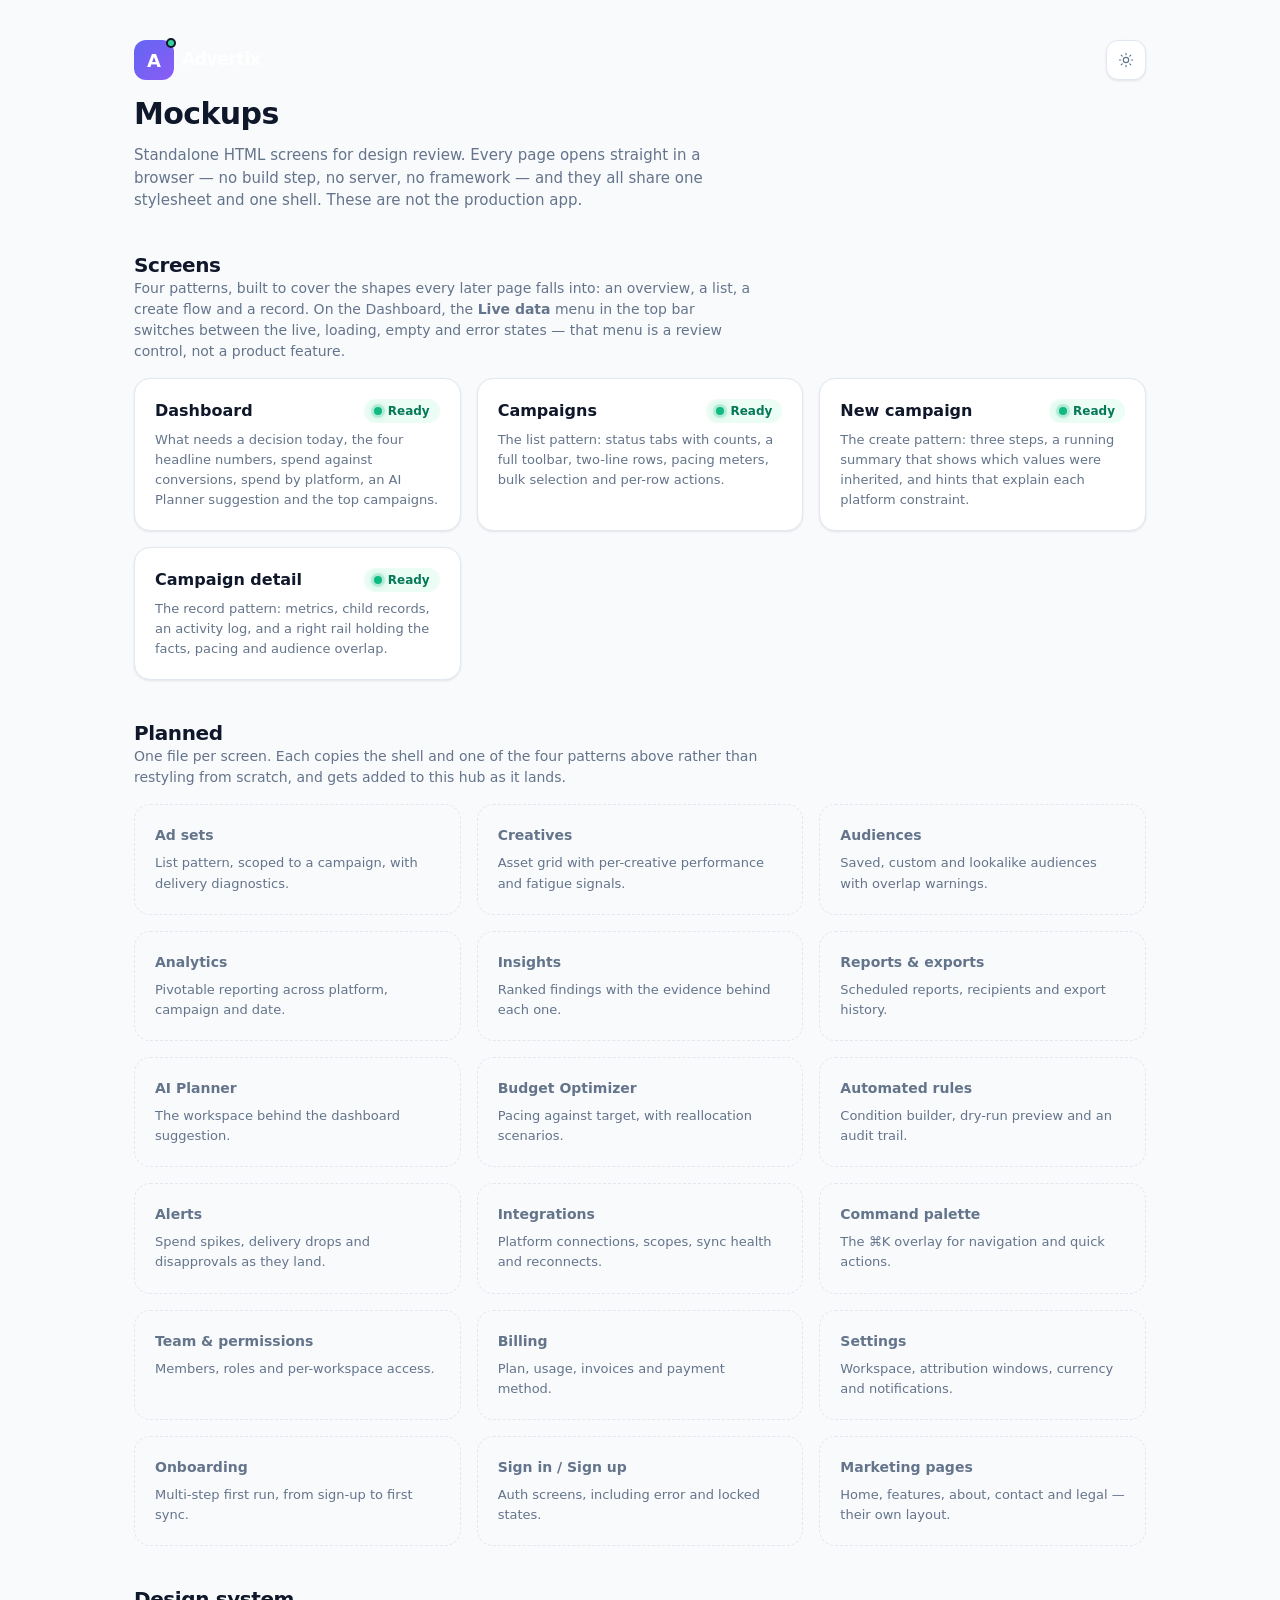
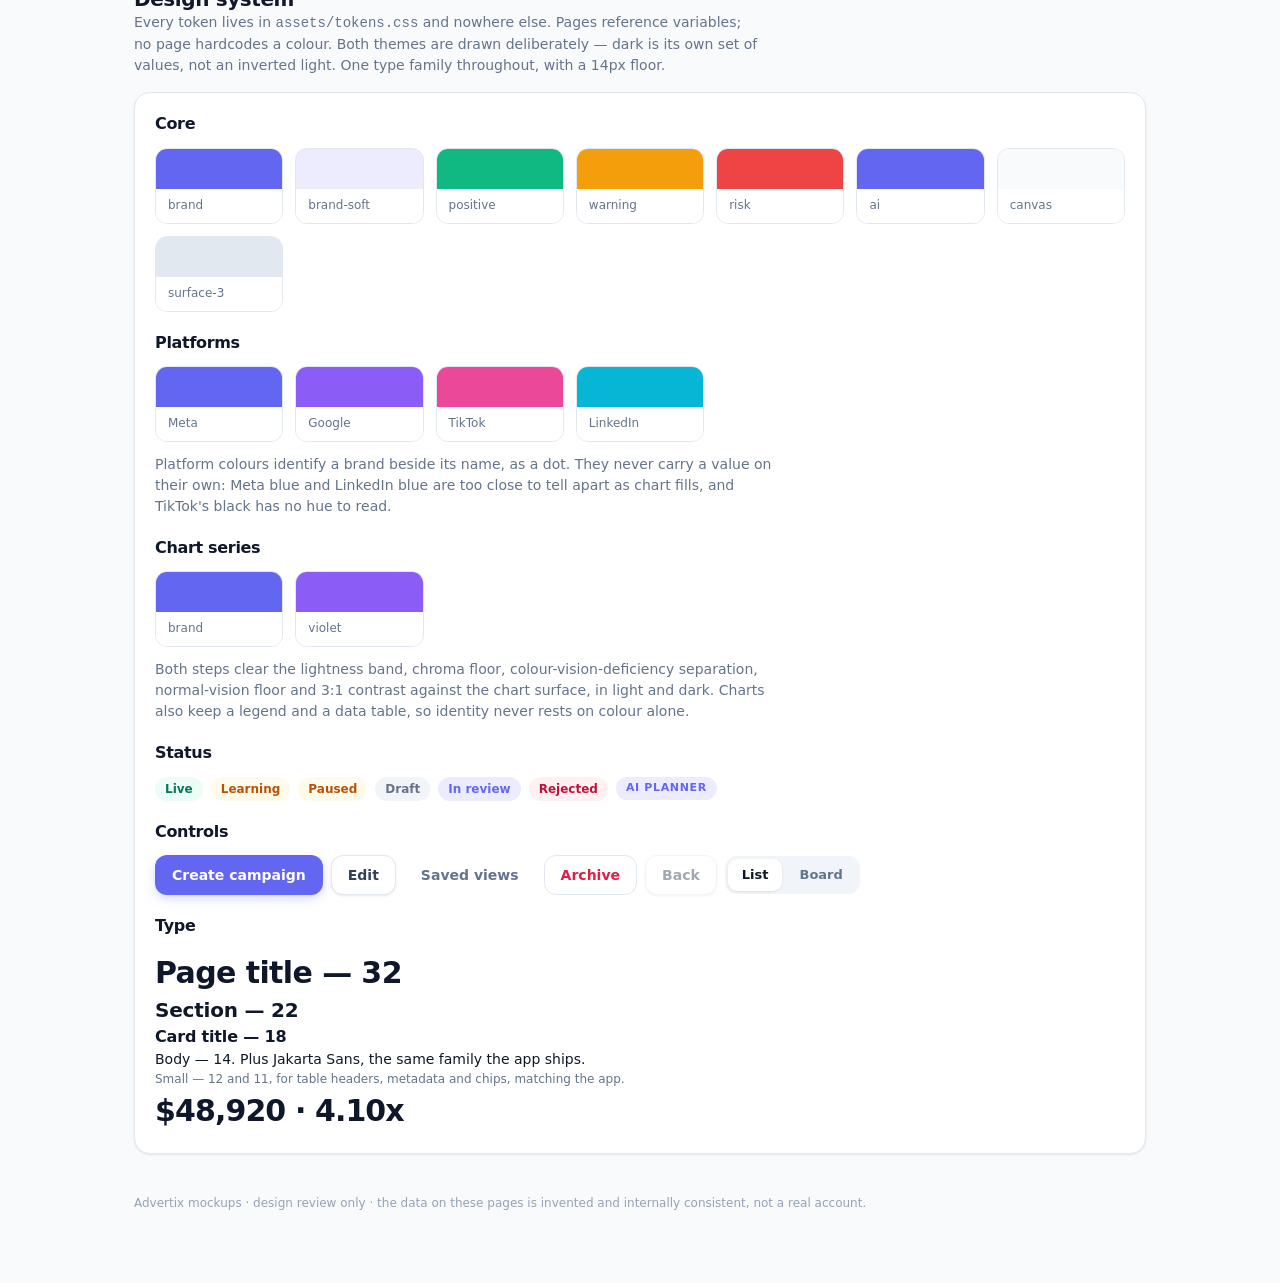
==== commit d8c566a4: "Rebuild the mockups on the shipped app's design system The mockups looked wrong next to the real pro" ====
--- a/mockups/index.html
+++ b/mockups/index.html
@@ -22,17 +22,17 @@
   <header class="hub__head">
     <div>
       <div class="row-2">
-        <span class="rail__mark" aria-hidden="true">A</span>
+        <span class="rail__mark" aria-hidden="true" style="width:40px;height:40px;font-size:18px">A</span>
         <span class="rail__name">Advertix</span>
       </div>
-      <h1 style="margin-top:var(--s4)">Mockups</h1>
+      <h1 style="margin-top:16px">Mockups</h1>
       <p class="hub__lede">
         Standalone HTML screens for design review. Every page opens straight in a
         browser &mdash; no build step, no server, no framework &mdash; and they all
         share one stylesheet and one shell. These are not the production app.
       </p>
     </div>
-    <button class="btn btn--icon btn--icon-bordered" id="themeToggle" type="button" aria-label="Switch to dark theme" title="Switch theme">
+    <button class="btn btn-icon btn-icon--bordered" id="themeToggle" type="button" aria-label="Switch to dark theme" title="Switch theme">
       <svg class="icon-sun" viewBox="0 0 24 24" fill="none" stroke="currentColor" stroke-width="1.7" stroke-linecap="round" aria-hidden="true"><circle cx="12" cy="12" r="4"/><path d="M12 2v2M12 20v2M2 12h2M20 12h2M4.9 4.9l1.4 1.4M17.7 17.7l1.4 1.4M19.1 4.9l-1.4 1.4M6.3 17.7l-1.4 1.4"/></svg>
       <svg class="icon-moon hidden" viewBox="0 0 24 24" fill="none" stroke="currentColor" stroke-width="1.7" stroke-linecap="round" stroke-linejoin="round" aria-hidden="true"><path d="M20 14.5A8.5 8.5 0 019.5 4a8.5 8.5 0 1010.5 10.5z"/></svg>
     </button>
@@ -49,19 +49,19 @@
     </p>
     <div class="hub-grid">
       <a class="card hubcard" href="dashboard.html">
-        <span class="hubcard__title">Dashboard <span class="pill pill--live">Ready</span></span>
+        <span class="hubcard__title">Dashboard <span class="pill pill--active"><span class="status-dot active" aria-hidden="true"></span>Ready</span></span>
         <span class="hubcard__desc">What needs a decision today, the four headline numbers, spend against conversions, spend by platform, an AI Planner suggestion and the top campaigns.</span>
       </a>
       <a class="card hubcard" href="campaigns.html">
-        <span class="hubcard__title">Campaigns <span class="pill pill--live">Ready</span></span>
+        <span class="hubcard__title">Campaigns <span class="pill pill--active"><span class="status-dot active" aria-hidden="true"></span>Ready</span></span>
         <span class="hubcard__desc">The list pattern: status tabs with counts, a full toolbar, two-line rows, pacing meters, bulk selection and per-row actions.</span>
       </a>
       <a class="card hubcard" href="campaign-new.html">
-        <span class="hubcard__title">New campaign <span class="pill pill--live">Ready</span></span>
+        <span class="hubcard__title">New campaign <span class="pill pill--active"><span class="status-dot active" aria-hidden="true"></span>Ready</span></span>
         <span class="hubcard__desc">The create pattern: three steps, a running summary that shows which values were inherited, and hints that explain each platform constraint.</span>
       </a>
       <a class="card hubcard" href="campaign-detail.html">
-        <span class="hubcard__title">Campaign detail <span class="pill pill--live">Ready</span></span>
+        <span class="hubcard__title">Campaign detail <span class="pill pill--active"><span class="status-dot active" aria-hidden="true"></span>Ready</span></span>
         <span class="hubcard__desc">The record pattern: metrics, child records, an activity log, and a right rail holding the facts, pacing and audience overlap.</span>
       </a>
     </div>
@@ -104,31 +104,31 @@
       One type family throughout, with a 14px floor.
     </p>
 
-    <div class="card" style="padding:var(--s5)">
+    <div class="card" style="padding:20px">
       <div class="stack-5">
         <div>
-          <h3 style="margin-bottom:var(--s3)">Core</h3>
+          <h3 style="margin-bottom:12px">Core</h3>
           <div class="swatches">
             <div class="swatch"><div class="swatch__chip" style="background:var(--brand)"></div><span class="swatch__name">brand</span></div>
             <div class="swatch"><div class="swatch__chip" style="background:var(--brand-soft)"></div><span class="swatch__name">brand-soft</span></div>
-            <div class="swatch"><div class="swatch__chip" style="background:var(--positive)"></div><span class="swatch__name">positive</span></div>
-            <div class="swatch"><div class="swatch__chip" style="background:var(--warning)"></div><span class="swatch__name">warning</span></div>
-            <div class="swatch"><div class="swatch__chip" style="background:var(--risk)"></div><span class="swatch__name">risk</span></div>
-            <div class="swatch"><div class="swatch__chip" style="background:var(--ai)"></div><span class="swatch__name">ai</span></div>
-            <div class="swatch"><div class="swatch__chip" style="background:var(--canvas)"></div><span class="swatch__name">canvas</span></div>
-            <div class="swatch"><div class="swatch__chip" style="background:var(--surface-3)"></div><span class="swatch__name">surface-3</span></div>
-          </div>
-        </div>
-
-        <div>
-          <h3 style="margin-bottom:var(--s3)">Platforms</h3>
+            <div class="swatch"><div class="swatch__chip" style="background:var(--status-active)"></div><span class="swatch__name">positive</span></div>
+            <div class="swatch"><div class="swatch__chip" style="background:var(--status-paused)"></div><span class="swatch__name">warning</span></div>
+            <div class="swatch"><div class="swatch__chip" style="background:var(--status-ended)"></div><span class="swatch__name">risk</span></div>
+            <div class="swatch"><div class="swatch__chip" style="background:var(--brand)"></div><span class="swatch__name">ai</span></div>
+            <div class="swatch"><div class="swatch__chip" style="background:var(--background)"></div><span class="swatch__name">canvas</span></div>
+            <div class="swatch"><div class="swatch__chip" style="background:var(--slate-200)"></div><span class="swatch__name">surface-3</span></div>
+          </div>
+        </div>
+
+        <div>
+          <h3 style="margin-bottom:12px">Platforms</h3>
           <div class="swatches">
             <div class="swatch"><div class="swatch__chip" style="background:var(--platform-meta)"></div><span class="swatch__name">Meta</span></div>
             <div class="swatch"><div class="swatch__chip" style="background:var(--platform-google)"></div><span class="swatch__name">Google</span></div>
             <div class="swatch"><div class="swatch__chip" style="background:var(--platform-tiktok)"></div><span class="swatch__name">TikTok</span></div>
             <div class="swatch"><div class="swatch__chip" style="background:var(--platform-linkedin)"></div><span class="swatch__name">LinkedIn</span></div>
           </div>
-          <p class="hub__note" style="margin:var(--s3) 0 0">
+          <p class="hub__note" style="margin:12px 0 0">
             Platform colours identify a brand beside its name, as a dot. They never
             carry a value on their own: Meta blue and LinkedIn blue are too close to
             tell apart as chart fills, and TikTok's black has no hue to read.
@@ -136,12 +136,12 @@
         </div>
 
         <div>
-          <h3 style="margin-bottom:var(--s3)">Chart series</h3>
+          <h3 style="margin-bottom:12px">Chart series</h3>
           <div class="swatches">
-            <div class="swatch"><div class="swatch__chip" style="background:var(--series-1)"></div><span class="swatch__name">series-1</span></div>
-            <div class="swatch"><div class="swatch__chip" style="background:var(--series-2)"></div><span class="swatch__name">series-2</span></div>
-          </div>
-          <p class="hub__note" style="margin:var(--s3) 0 0">
+            <div class="swatch"><div class="swatch__chip" style="background:var(--chart-1)"></div><span class="swatch__name">brand</span></div>
+            <div class="swatch"><div class="swatch__chip" style="background:var(--platform-google)"></div><span class="swatch__name">violet</span></div>
+          </div>
+          <p class="hub__note" style="margin:12px 0 0">
             Both steps clear the lightness band, chroma floor, colour-vision-deficiency
             separation, normal-vision floor and 3:1 contrast against the chart surface,
             in light and dark. Charts also keep a legend and a data table, so identity
@@ -150,9 +150,9 @@
         </div>
 
         <div>
-          <h3 style="margin-bottom:var(--s3)">Status</h3>
+          <h3 style="margin-bottom:12px">Status</h3>
           <div class="row-2">
-            <span class="pill pill--live">Live</span>
+            <span class="pill pill--active">Live</span>
             <span class="pill pill--learning">Learning</span>
             <span class="pill pill--paused">Paused</span>
             <span class="pill pill--draft">Draft</span>
@@ -163,13 +163,13 @@
         </div>
 
         <div>
-          <h3 style="margin-bottom:var(--s3)">Controls</h3>
+          <h3 style="margin-bottom:12px">Controls</h3>
           <div class="row-2">
-            <button class="btn btn--primary" type="button">Create campaign</button>
-            <button class="btn btn--default" type="button">Edit</button>
-            <button class="btn btn--ghost" type="button">Saved views</button>
-            <button class="btn btn--danger" type="button">Archive</button>
-            <button class="btn btn--default" type="button" disabled>Back</button>
+            <button class="btn btn-brand" type="button">Create campaign</button>
+            <button class="btn btn-outline" type="button">Edit</button>
+            <button class="btn btn-ghost" type="button">Saved views</button>
+            <button class="btn btn-danger" type="button">Archive</button>
+            <button class="btn btn-outline" type="button" disabled>Back</button>
             <span class="seg" role="group" aria-label="Example view switch">
               <button class="seg__btn" type="button" aria-pressed="true">List</button>
               <button class="seg__btn" type="button" aria-pressed="false">Board</button>
@@ -178,19 +178,19 @@
         </div>
 
         <div>
-          <h3 style="margin-bottom:var(--s3)">Type</h3>
-          <p style="font-size:var(--fs-title);font-weight:600;letter-spacing:-0.02em">Page title &mdash; 32</p>
-          <p style="font-size:var(--fs-h2);font-weight:600;letter-spacing:-0.011em">Section &mdash; 22</p>
-          <p style="font-size:var(--fs-h3);font-weight:600;letter-spacing:-0.011em">Card title &mdash; 18</p>
-          <p>Body &mdash; Inter 15. One family across the whole system.</p>
-          <p class="u-small u-muted">Small &mdash; 14, for labels, table cells and metadata. This is the floor; nothing goes below it.</p>
-          <p class="tnum" style="font-size:var(--fs-metric);font-weight:600;letter-spacing:-0.02em">$48,920 &middot; 4.10x</p>
+          <h3 style="margin-bottom:12px">Type</h3>
+          <p style="font-size:30px;font-weight:600;letter-spacing:-0.02em">Page title &mdash; 32</p>
+          <p style="font-size:20px;font-weight:600;letter-spacing:-0.011em">Section &mdash; 22</p>
+          <p style="font-size:16px;font-weight:600;letter-spacing:-0.011em">Card title &mdash; 18</p>
+          <p>Body &mdash; 14. Plus Jakarta Sans, the same family the app ships.</p>
+          <p class="t-xs t-muted">Small &mdash; 12 and 11, for table headers, metadata and chips, matching the app.</p>
+          <p class="tnum" style="font-size:30px;font-weight:700;letter-spacing:-0.03em">$48,920 &middot; 4.10x</p>
         </div>
       </div>
     </div>
   </section>
 
-  <footer class="u-small u-faint">
+  <footer class="t-xs t-faint">
     Advertix mockups &middot; design review only &middot; the data on these pages is
     invented and internally consistent, not a real account.
   </footer>
--- a/mockups/assets/tokens.css
+++ b/mockups/assets/tokens.css
@@ -1,786 +1,701 @@
 /* ===========================================================================
-   Advertix — design tokens & shared UI
-   Single source of truth for every mockup in this folder. Never hardcode a
-   colour in a page; reference a variable from here.
-
-   1 font · 2 tokens light · 3 tokens dark · 4 base · 5 shell · 6 page header
-   7 tabs · 8 toolbar · 9 buttons · 10 form controls · 11 cards · 12 tables
-   13 status · 14 stats · 15 attention list · 16 detail layout · 17 activity
-   18 stepper · 19 charts · 20 states · 21 overlays · 22 utilities · 23 hub
+   Advertix — design tokens for the HTML mockups.
+
+   These mirror the shipped app: apps/web/app/globals.css and
+   apps/web/tailwind.config.ts. Plus Jakarta Sans, indigo #6366f1, a dark
+   navy rail, rounded-2xl cards on soft shadows, and Lucide icons — so a
+   mockup and a real screen sit side by side without looking like two
+   different products.
+
+   Never hardcode a colour in a page; reference a variable from here.
    =========================================================================== */
 
-/* ---- 1. Font ------------------------------------------------------------ */
-/* One family throughout. A console is read, not browsed — a second display
-   face on titles and metrics makes the numbers look editorial. */
-@import url("https://fonts.googleapis.com/css2?family=Inter:wght@400;500;600;700&display=swap");
-
-/* ---- 2. Tokens — light -------------------------------------------------- */
+@import url("https://fonts.googleapis.com/css2?family=Plus+Jakarta+Sans:wght@400;500;600;700;800&display=swap");
+
+/* ---- Tokens — light (from globals.css) --------------------------------- */
 :root {
-  --canvas: #f4f7fb;
-  --surface: #ffffff;
-  --surface-2: #f1f5fa;
-  --surface-3: #e8eef6;
-  --ink: #0e1a2b;
-  --ink-2: #4b5a70;
-  --ink-3: #8092a8;
-  --line: #e4eaf2;
-  --line-strong: #cfd9e6;
-
-  --brand: #1271c4;
-  --brand-hover: #0f5fa8;
-  --brand-active: #0c4d88;
-  --brand-soft: #e7f1fb;
-  --on-brand: #ffffff;
-  --link: #1271c4;
-
-  --positive: #149a5e;
-  --positive-soft: #e3f5ec;
-  --warning: #b6770c;
-  --warning-soft: #fbf1de;
-  --risk: #cf3b3b;
-  --risk-soft: #fbe9e9;
-  --ai: #6b47d6;
-  --ai-soft: #efebfc;
-  --neutral-soft: #eef2f7;
-
-  --platform-meta: #1877f2;
-  --platform-google: #ea4335;
-  --platform-tiktok: #111111;
-  --platform-linkedin: #0a66c2;
-
-  /* Chart series — validated for lightness, chroma, CVD separation,
-     normal-vision separation and 3:1 contrast against the chart surface. */
-  --series-1: #1271c4;
-  --series-2: #eb6834;
-  --series-2-wash: rgba(235, 104, 52, 0.1);
-  --grid: #e4eaf2;
+  --background: #f8fafc;
+  --foreground: #0f172a;
+  --card: #ffffff;
+  --card-border: #e2e8f0;
+  --muted: #64748b;
+  --muted-foreground: #94a3b8;
+
+  --brand: #6366f1;
+  --brand-600: #4f46e5;
+  --brand-700: #4338ca;
+  --brand-50: #eef2ff;
+  --brand-soft: rgba(99, 102, 241, 0.12);
+  --brand-glow: rgba(99, 102, 241, 0.45);
+
+  --sidebar-bg: #0f172a;
+  --sidebar-border: rgba(255, 255, 255, 0.06);
+  --sidebar-text: #64748b;
+  --sidebar-text-active: #ffffff;
+  --sidebar-item-active-bg: rgba(99, 102, 241, 0.15);
+
+  --header-height: 64px;
+  --rail-w: 260px;
+  --radius: 0.75rem;
+
+  --status-active: #10b981;
+  --status-paused: #f59e0b;
+  --status-ended: #ef4444;
+  --status-draft: #94a3b8;
+
+  /* Slate ramp, used the way the app uses Tailwind's */
+  --slate-50: #f8fafc;
+  --slate-100: #f1f5f9;
+  --slate-200: #e2e8f0;
+  --slate-300: #cbd5e1;
+  --slate-400: #94a3b8;
+  --slate-500: #64748b;
+  --slate-600: #475569;
+  --slate-700: #334155;
+  --slate-900: #0f172a;
+
+  --emerald-50: #ecfdf5;
+  --emerald-700: #047857;
+  --emerald-ring: rgba(167, 243, 208, 0.6);
+  --rose-50: #fff1f2;
+  --rose-700: #be123c;
+  --rose-ring: rgba(254, 205, 211, 0.6);
+  --amber-50: #fffbeb;
+  --amber-700: #b45309;
+  --amber-ring: rgba(253, 230, 138, 0.6);
+
+  /* Platform identity — the app's own chart palette, not brand blues */
+  --platform-meta: #6366f1;
+  --platform-google: #8b5cf6;
+  --platform-tiktok: #ec4899;
+  --platform-linkedin: #06b6d4;
+
+  --chart-1: #6366f1;
+  --chart-grid: #e2e8f0;
   --chart-surface: #ffffff;
 
-  --font: "Inter", system-ui, -apple-system, "Segoe UI", sans-serif;
-  --fs-micro: 14px;  /* hard floor — nothing on any page goes below */
-  --fs-small: 14px;
-  --fs-body: 15px;
-  --fs-h3: 18px;
-  --fs-h2: 22px;
-  --fs-metric: 28px;
-  --fs-title: 32px;
-
-  --r-control: 8px;
-  --r-card: 12px;
-  --r-pill: 999px;
-
-  --s1: 4px;
-  --s2: 8px;
-  --s3: 12px;
-  --s4: 16px;
-  --s5: 20px;
-  --s6: 24px;
-  --s7: 32px;
-
-  /* Cards use borders. Shadow is for things that float. */
-  --shadow-popover: 0 8px 24px -8px rgba(14, 26, 43, 0.22);
-  --shadow-overlay: 0 16px 40px -12px rgba(14, 26, 43, 0.28);
-  --ring: 0 0 0 2px var(--surface), 0 0 0 4px var(--brand);
-
-  --rail-w: 236px;
-  --topbar-h: 56px;
-
-  --ease: cubic-bezier(0.32, 0.72, 0, 1);
-  --dur: 140ms;
+  --shadow-card: 0 1px 2px 0 rgba(15, 23, 42, 0.04), 0 1px 3px 0 rgba(15, 23, 42, 0.06);
+  --shadow-card-hover: 0 12px 28px -8px rgba(15, 23, 42, 0.12), 0 4px 8px -4px rgba(15, 23, 42, 0.06);
+  --shadow-pop: 0 8px 24px -6px rgba(15, 23, 42, 0.14), 0 2px 6px -2px rgba(15, 23, 42, 0.08);
+  --shadow-brand: 0 4px 12px -2px rgba(99, 102, 241, 0.35);
 
   color-scheme: light;
 }
 
-/* ---- 3. Tokens — dark --------------------------------------------------- */
+/* ---- Tokens — dark (from globals.css .dark) ---------------------------- */
 :root[data-theme="dark"] {
-  --canvas: #0a121e;
-  --surface: #101c2c;
-  --surface-2: #0d1826;
-  --surface-3: #182636;
-  --ink: #e8eef7;
-  --ink-2: #a6b6cd;
-  --ink-3: #728299;
-  --line: #213247;
-  --line-strong: #2d4058;
-
-  --brand: #1271c4;
-  --brand-hover: #3b93e0;
-  --brand-active: #63a9e8;
-  --brand-soft: #132c45;
-  --link: #3b93e0;
-
-  --positive: #38b87a;
-  --positive-soft: #10301f;
-  --warning: #d79a2b;
-  --warning-soft: #33280f;
-  --risk: #ef6f6b;
-  --risk-soft: #35191b;
-  --ai: #8a72e0;
-  --ai-soft: #201b38;
-  --neutral-soft: #1a2738;
-
-  --platform-tiktok: #f1f1f1;
-
-  --series-1: #3b93e0;
-  --series-2: #e0703c;
-  --series-2-wash: rgba(224, 112, 60, 0.12);
-  --grid: #213247;
-  --chart-surface: #101c2c;
-
-  --shadow-popover: 0 8px 24px -8px rgba(0, 0, 0, 0.6);
-  --shadow-overlay: 0 16px 40px -12px rgba(0, 0, 0, 0.7);
-  --ring: 0 0 0 2px var(--surface), 0 0 0 4px var(--brand-hover);
+  --background: #0b1120;
+  --foreground: #f8fafc;
+  --card: #111827;
+  --card-border: #1f2937;
+  --muted: #94a3b8;
+  --muted-foreground: #64748b;
+  --brand-soft: rgba(99, 102, 241, 0.18);
+
+  --slate-50: #0f172a;
+  --slate-100: #172033;
+  --slate-200: #1f2937;
+  --slate-300: #334155;
+  --slate-400: #64748b;
+  --slate-500: #94a3b8;
+  --slate-600: #cbd5e1;
+  --slate-700: #e2e8f0;
+  --slate-900: #f8fafc;
+
+  --emerald-50: rgba(16, 185, 129, 0.12);
+  --emerald-700: #34d399;
+  --emerald-ring: rgba(16, 185, 129, 0.3);
+  --rose-50: rgba(239, 68, 68, 0.12);
+  --rose-700: #fb7185;
+  --rose-ring: rgba(239, 68, 68, 0.3);
+  --amber-50: rgba(245, 158, 11, 0.12);
+  --amber-700: #fbbf24;
+  --amber-ring: rgba(245, 158, 11, 0.3);
+
+  --chart-grid: #1f2937;
+  --chart-surface: #111827;
+
+  --shadow-card: 0 1px 2px 0 rgba(0, 0, 0, 0.3), 0 1px 3px 0 rgba(0, 0, 0, 0.4);
+  --shadow-card-hover: 0 12px 28px -8px rgba(0, 0, 0, 0.6), 0 4px 8px -4px rgba(0, 0, 0, 0.4);
+  --shadow-pop: 0 8px 24px -6px rgba(0, 0, 0, 0.6), 0 2px 6px -2px rgba(0, 0, 0, 0.5);
 
   color-scheme: dark;
 }
 
-@media (prefers-color-scheme: dark) {
-  :root:not([data-theme]) {
-    --canvas: #0a121e;
-    --surface: #101c2c;
-    --surface-2: #0d1826;
-    --surface-3: #182636;
-    --ink: #e8eef7;
-    --ink-2: #a6b6cd;
-    --ink-3: #728299;
-    --line: #213247;
-    --line-strong: #2d4058;
-    --brand-hover: #3b93e0;
-    --brand-active: #63a9e8;
-    --brand-soft: #132c45;
-    --link: #3b93e0;
-    --positive: #38b87a;
-    --positive-soft: #10301f;
-    --warning: #d79a2b;
-    --warning-soft: #33280f;
-    --risk: #ef6f6b;
-    --risk-soft: #35191b;
-    --ai: #8a72e0;
-    --ai-soft: #201b38;
-    --neutral-soft: #1a2738;
-    --platform-tiktok: #f1f1f1;
-    --series-1: #3b93e0;
-    --series-2: #e0703c;
-    --series-2-wash: rgba(224, 112, 60, 0.12);
-    --grid: #213247;
-    --chart-surface: #101c2c;
-    color-scheme: dark;
-  }
-}
-
-/* ---- 4. Base ------------------------------------------------------------ */
+/* ---- Base --------------------------------------------------------------- */
 *, *::before, *::after { box-sizing: border-box; }
 html { -webkit-text-size-adjust: 100%; }
 
 body {
   margin: 0;
-  background: var(--canvas);
-  color: var(--ink);
-  font-family: var(--font);
-  font-size: var(--fs-body);
+  background: var(--background);
+  color: var(--foreground);
+  font-family: "Plus Jakarta Sans", Inter, system-ui, -apple-system, sans-serif;
+  font-feature-settings: "cv11", "ss01";
+  font-size: 14px;
   line-height: 1.5;
   -webkit-font-smoothing: antialiased;
   -moz-osx-font-smoothing: grayscale;
   overflow-x: hidden;
 }
 
-h1, h2, h3, h4 { margin: 0; font-weight: 600; color: var(--ink); letter-spacing: -0.011em; }
-h1 { font-size: var(--fs-title); line-height: 1.2; letter-spacing: -0.02em; }
-h2 { font-size: var(--fs-h2); line-height: 1.3; }
-h3 { font-size: var(--fs-h3); line-height: 1.4; }
-p  { margin: 0; }
-
-a { color: var(--link); text-decoration: none; }
+h1, h2, h3, h4 { margin: 0; color: var(--slate-900); letter-spacing: -0.02em; font-weight: 700; }
+h1 { font-size: 30px; line-height: 1.2; }
+h2 { font-size: 20px; line-height: 1.3; }
+h3 { font-size: 16px; line-height: 1.4; }
+p { margin: 0; }
+
+a { color: var(--brand); text-decoration: none; }
 a:hover { text-decoration: underline; }
-a.btn:hover, a.nav__item:hover, a.hubcard:hover, a.attn__go:hover { text-decoration: none; }
-
 button, input, select, textarea { font: inherit; color: inherit; }
 
-:focus-visible { outline: none; box-shadow: var(--ring); border-radius: var(--r-control); }
-::selection { background: var(--brand-soft); color: var(--ink); }
+:focus-visible {
+  outline: none;
+  box-shadow: 0 0 0 4px rgba(99, 102, 241, 0.25);
+  border-radius: 10px;
+}
+::selection { background: var(--brand-soft); color: var(--slate-900); }
+
+::-webkit-scrollbar { width: 8px; height: 8px; }
+::-webkit-scrollbar-track { background: transparent; }
+::-webkit-scrollbar-thumb { background: rgba(99, 102, 241, 0.25); border-radius: 999px; }
+::-webkit-scrollbar-thumb:hover { background: rgba(99, 102, 241, 0.5); }
+* { scrollbar-width: thin; scrollbar-color: rgba(99, 102, 241, 0.3) transparent; }
 
 .tnum { font-variant-numeric: tabular-nums; }
-.u-muted { color: var(--ink-2); }
-.u-faint { color: var(--ink-3); }
-.u-small { font-size: var(--fs-small); }
-.u-strong { font-weight: 600; color: var(--ink); }
+.t-xs { font-size: 12px; }
+.t-11 { font-size: 11px; }
+.t-sm { font-size: 14px; }
+.t-muted { color: var(--slate-500); }
+.t-faint { color: var(--slate-400); }
+.t-strong { font-weight: 600; color: var(--slate-900); }
+.eyebrow {
+  font-size: 11px; font-weight: 700; text-transform: uppercase;
+  letter-spacing: 0.08em; color: var(--slate-500);
+}
 
 .visually-hidden {
   position: absolute; width: 1px; height: 1px; margin: -1px; padding: 0;
   overflow: hidden; clip: rect(0 0 0 0); white-space: nowrap; border: 0;
 }
-
 .skip-link {
-  position: absolute; left: var(--s4); top: -60px; z-index: 100;
-  background: var(--surface); color: var(--ink);
-  border: 1px solid var(--line-strong); border-radius: var(--r-control);
-  padding: var(--s2) var(--s4); transition: top var(--dur) var(--ease);
-}
-.skip-link:focus { top: var(--s4); text-decoration: none; }
-
-/* Small uppercase label. Held at the 14px floor, so it leans on weight,
-   colour and tracking rather than size to stay recessive. */
-.eyebrow {
-  font-size: var(--fs-micro); font-weight: 600; color: var(--ink-3);
-  letter-spacing: 0.05em; text-transform: uppercase;
-}
-
-/* ---- 5. Shell ----------------------------------------------------------- */
+  position: absolute; left: 16px; top: -60px; z-index: 100;
+  padding: 8px 16px; border-radius: 12px;
+  background: var(--card); color: var(--slate-900);
+  border: 1px solid var(--card-border); box-shadow: var(--shadow-card);
+  transition: top 0.2s ease;
+}
+.skip-link:focus { top: 16px; text-decoration: none; }
+
+/* ---- Shell -------------------------------------------------------------- */
 .app { display: grid; grid-template-columns: var(--rail-w) minmax(0, 1fr); min-height: 100vh; }
 
 .rail {
   position: fixed; inset: 0 auto 0 0; width: var(--rail-w); z-index: 40;
   display: flex; flex-direction: column;
-  background: var(--surface); border-right: 1px solid var(--line);
-}
-
+  background: var(--sidebar-bg); border-right: 1px solid var(--sidebar-border);
+}
 .rail__brand {
-  display: flex; align-items: center; gap: var(--s3); flex: 0 0 auto;
-  height: var(--topbar-h); padding: 0 var(--s4);
-  border-bottom: 1px solid var(--line);
+  display: flex; align-items: center; gap: 10px; flex: 0 0 auto;
+  height: var(--header-height); padding: 0 16px;
+  border-bottom: 1px solid var(--sidebar-border);
 }
 .rail__mark {
-  width: 26px; height: 26px; flex: 0 0 auto; border-radius: 7px;
-  background: var(--brand); color: var(--on-brand);
-  display: grid; place-items: center; font-weight: 700; font-size: var(--fs-small);
-}
-.rail__name { font-weight: 700; font-size: 16px; letter-spacing: -0.015em; }
-
-.rail__scroll { flex: 1 1 auto; overflow-y: auto; padding: var(--s3) var(--s2) var(--s4); }
-.rail__group + .rail__group { margin-top: var(--s4); }
-.rail__label { padding: 0 var(--s3) var(--s2); }
-
-.nav { display: flex; flex-direction: column; gap: 1px; }
-.nav__item {
-  position: relative; display: flex; align-items: center; gap: 10px;
-  padding: 7px var(--s3); border-radius: 6px;
-  color: var(--ink-2); font-size: var(--fs-small); font-weight: 500;
-  transition: background var(--dur) var(--ease), color var(--dur) var(--ease);
-}
-.nav__item:hover { background: var(--surface-2); color: var(--ink); text-decoration: none; }
-.nav__item[aria-current="page"] { background: var(--brand-soft); color: var(--brand); font-weight: 600; }
-.nav__item[aria-current="page"]::before {
-  content: ""; position: absolute; left: 0; top: 7px; bottom: 7px;
-  width: 2px; border-radius: 0 2px 2px 0; background: var(--brand);
-}
-:root[data-theme="dark"] .nav__item[aria-current="page"] { color: var(--brand-hover); }
-:root[data-theme="dark"] .nav__item[aria-current="page"]::before { background: var(--brand-hover); }
-.nav__item svg { width: 17px; height: 17px; flex: 0 0 auto; }
-/* Pages not mocked yet: dimmed and inert, with a title that says so.
-   No "Soon" chips — they added noise to every row for no information. */
-.nav__item--todo { color: var(--ink-3); cursor: default; }
-.nav__item--todo:hover { background: transparent; color: var(--ink-3); }
-
-.nav__count {
-  margin-left: auto; min-width: 20px; height: 20px; padding: 0 6px;
-  border-radius: var(--r-pill); background: var(--risk); color: #fff;
-  font-size: var(--fs-micro); font-weight: 600; line-height: 20px; text-align: center;
-}
-
-.rail__foot { flex: 0 0 auto; border-top: 1px solid var(--line); padding: var(--s2); }
+  position: relative; width: 36px; height: 36px; flex: 0 0 auto; border-radius: 12px;
+  background: linear-gradient(135deg, #6366f1 0%, #8b5cf6 100%);
+  color: #fff; display: grid; place-items: center; font-weight: 800; font-size: 16px;
+}
+.rail__mark::after {
+  content: ""; position: absolute; top: -2px; right: -2px;
+  width: 10px; height: 10px; border-radius: 999px;
+  background: #34d399; border: 2px solid var(--sidebar-bg);
+}
+.rail__name { color: #fff; font-weight: 800; font-size: 17px; letter-spacing: -0.02em; }
+
+.rail__scroll { flex: 1 1 auto; overflow-y: auto; padding: 16px 12px 20px; }
+.rail__group + .rail__group { margin-top: 20px; }
+.rail__label { padding: 0 12px 8px; color: #475569; }
+
+.nav { display: flex; flex-direction: column; gap: 2px; }
+.nav-item {
+  position: relative; display: flex; align-items: center; gap: 12px;
+  padding: 10px 12px; border-radius: 12px;
+  font-size: 14px; font-weight: 500; color: var(--sidebar-text);
+  transition: background 0.2s ease, color 0.2s ease;
+}
+.nav-item:hover { background: rgba(255, 255, 255, 0.04); color: #cbd5e1; text-decoration: none; }
+.nav-item.is-active { background: var(--sidebar-item-active-bg); color: var(--sidebar-text-active); font-weight: 600; }
+.nav-item.is-active::before {
+  content: ""; position: absolute; left: -12px; top: 8px; bottom: 8px;
+  width: 2px; border-radius: 999px; background: var(--brand);
+  box-shadow: 0 0 8px var(--brand-glow);
+}
+.nav-item svg { width: 18px; height: 18px; flex: 0 0 auto; }
+.nav-item--muted { color: #475569; cursor: default; }
+.nav-item--muted:hover { background: transparent; color: #475569; }
+.nav-badge {
+  margin-left: auto; min-width: 20px; padding: 0 7px; border-radius: 999px;
+  background: var(--brand-soft); color: #a5b4fc;
+  font-size: 11px; font-weight: 700; line-height: 20px; text-align: center;
+}
+.nav-badge--alert { background: rgba(239, 68, 68, 0.18); color: #fca5a5; }
+
+.rail__foot { flex: 0 0 auto; border-top: 1px solid var(--sidebar-border); padding: 12px; }
 .acct {
   display: flex; align-items: center; gap: 10px; width: 100%;
-  padding: var(--s2); background: none; border: 0; border-radius: 6px;
+  padding: 8px; background: none; border: 0; border-radius: 12px;
   cursor: pointer; text-align: left;
 }
-.acct:hover { background: var(--surface-2); }
+.acct:hover { background: rgba(255, 255, 255, 0.04); }
 .avatar {
-  width: 28px; height: 28px; flex: 0 0 auto; border-radius: var(--r-pill);
-  background: var(--brand-soft); color: var(--brand);
-  display: grid; place-items: center; font-size: var(--fs-micro); font-weight: 700;
-}
-:root[data-theme="dark"] .avatar { color: var(--brand-hover); }
-.acct__name {
-  display: block; font-size: var(--fs-small); font-weight: 600; line-height: 1.3;
-  white-space: nowrap; overflow: hidden; text-overflow: ellipsis;
-}
-.acct__meta { display: block; font-size: var(--fs-micro); color: var(--ink-3); line-height: 1.3; }
-
-.topbar {
-  position: sticky; top: 0; z-index: 30; height: var(--topbar-h);
-  display: flex; align-items: center; gap: var(--s2);
-  padding: 0 var(--s5); background: var(--surface); border-bottom: 1px solid var(--line);
-}
-.topbar__spacer { flex: 1 1 auto; }
+  width: 32px; height: 32px; flex: 0 0 auto; border-radius: 999px;
+  background: linear-gradient(135deg, #6366f1 0%, #8b5cf6 100%);
+  color: #fff; display: grid; place-items: center; font-size: 12px; font-weight: 700;
+}
+.acct__name { display: block; color: #e2e8f0; font-size: 13px; font-weight: 600; line-height: 1.3;
+  white-space: nowrap; overflow: hidden; text-overflow: ellipsis; }
+.acct__meta { display: block; color: #64748b; font-size: 11px; line-height: 1.3; }
+
+.header {
+  position: sticky; top: 0; z-index: 30; height: var(--header-height);
+  display: flex; align-items: center; gap: 10px; padding: 0 24px;
+  background: var(--card); border-bottom: 1px solid var(--card-border);
+}
+.header__spacer { flex: 1 1 auto; }
 .hamburger { display: none; }
 
-/* Global search — the widest affordance in the bar, as it should be. */
-.omnibox { position: relative; flex: 0 1 420px; min-width: 0; }
+.omnibox { position: relative; flex: 0 1 380px; min-width: 0; }
 .omnibox input {
-  width: 100%; height: 34px; padding: 0 60px 0 34px;
-  border: 1px solid var(--line-strong); border-radius: var(--r-control);
-  background: var(--surface-2); color: var(--ink); font-size: var(--fs-small);
-}
-.omnibox input::placeholder { color: var(--ink-3); }
-.omnibox input:hover { background: var(--surface); }
-.omnibox input:focus { background: var(--surface); border-color: var(--brand); }
-.omnibox__icon {
-  position: absolute; left: 10px; top: 50%; transform: translateY(-50%);
-  width: 16px; height: 16px; color: var(--ink-3); pointer-events: none;
-}
+  width: 100%; height: 40px; padding: 0 60px 0 38px;
+  border: 1px solid var(--slate-200); border-radius: 12px;
+  background: var(--card); color: var(--slate-900); font-size: 14px;
+  transition: border-color 0.2s ease, box-shadow 0.2s ease;
+}
+.omnibox input::placeholder { color: var(--slate-400); }
+.omnibox input:focus { border-color: var(--brand); box-shadow: 0 0 0 4px rgba(99, 102, 241, 0.12); }
+.omnibox__icon { position: absolute; left: 12px; top: 50%; transform: translateY(-50%);
+  width: 16px; height: 16px; color: var(--slate-400); pointer-events: none; }
 .kbd {
   position: absolute; right: 8px; top: 50%; transform: translateY(-50%);
-  padding: 1px 6px; border: 1px solid var(--line-strong); border-radius: 5px;
-  background: var(--surface); color: var(--ink-3);
-  font-size: var(--fs-micro); font-weight: 500; pointer-events: none;
-}
-
+  padding: 2px 7px; border: 1px solid var(--slate-200); border-radius: 7px;
+  background: var(--slate-50); color: var(--slate-400);
+  font-size: 11px; font-weight: 600; pointer-events: none;
+}
 .bell { position: relative; }
 .bell__dot {
-  position: absolute; top: 2px; right: 2px; min-width: 16px; height: 16px;
-  padding: 0 4px; border-radius: var(--r-pill); background: var(--risk); color: #fff;
-  font-size: 11px; font-weight: 700; line-height: 16px; text-align: center;
+  position: absolute; top: 3px; right: 3px; min-width: 16px; height: 16px; padding: 0 4px;
+  border-radius: 999px; background: #ef4444; color: #fff;
+  font-size: 10px; font-weight: 800; line-height: 16px; text-align: center;
 }
 
 .main { grid-column: 2; min-width: 0; display: flex; flex-direction: column; }
-.page { padding: var(--s5) var(--s6) var(--s7); display: flex; flex-direction: column; gap: var(--s5); width: 100%; }
-
-.scrim { display: none; position: fixed; inset: 0; background: rgba(14, 26, 43, 0.5); z-index: 39; }
-
-@media (max-width: 860px) {
+.page { padding: 24px; display: flex; flex-direction: column; gap: 24px; width: 100%; }
+.scrim { display: none; position: fixed; inset: 0; background: rgba(15, 23, 42, 0.55); z-index: 39; }
+
+@media (max-width: 1024px) {
   .app { grid-template-columns: minmax(0, 1fr); }
   .main { grid-column: 1; }
-  .rail { transform: translateX(-100%); transition: transform 220ms var(--ease); box-shadow: var(--shadow-overlay); }
+  .rail { transform: translateX(-100%); transition: transform 0.3s ease-out; box-shadow: 0 24px 48px -12px rgba(0,0,0,.5); }
   :root[data-nav="open"] .rail { transform: translateX(0); }
   :root[data-nav="open"] .scrim { display: block; }
   .hamburger { display: inline-flex; }
-  .topbar { padding: 0 var(--s4); }
-  .topbar .topbar__status { display: none; }
   .omnibox { display: none; }
-  .page { padding: var(--s4); gap: var(--s4); }
-}
-
-/* ---- 6. Page header ----------------------------------------------------- */
-.crumbs { display: flex; align-items: center; gap: 6px; font-size: var(--fs-small); color: var(--ink-3); flex-wrap: wrap; }
-.crumbs a { color: var(--ink-3); }
-.crumbs a:hover { color: var(--ink-2); }
-.crumbs span[aria-current] { color: var(--ink-2); font-weight: 500; }
-.crumbs__sep { color: var(--line-strong); }
-
-.pagehead { display: flex; align-items: flex-start; justify-content: space-between; gap: var(--s4); flex-wrap: wrap; }
-.pagehead__meta { margin-top: 4px; font-size: var(--fs-small); color: var(--ink-2); }
-.pagehead__actions { display: flex; align-items: center; gap: var(--s2); flex-wrap: wrap; }
-
-/* ---- 7. Tabs ------------------------------------------------------------ */
-.tabs {
-  display: flex; gap: var(--s5); border-bottom: 1px solid var(--line);
-  overflow-x: auto; scrollbar-width: none;
-}
+  .header { padding: 0 16px; }
+  .page { padding: 16px; gap: 20px; }
+}
+
+/* ---- Page header -------------------------------------------------------- */
+.crumbs { display: flex; align-items: center; gap: 6px; font-size: 12px; color: var(--slate-400); flex-wrap: wrap; }
+.crumbs a { color: var(--slate-400); font-weight: 500; }
+.crumbs a:hover { color: var(--slate-600); }
+.crumbs span[aria-current] { color: var(--slate-600); font-weight: 600; }
+
+.pagehead { display: flex; align-items: flex-end; justify-content: space-between; gap: 16px; flex-wrap: wrap; }
+.pagehead__meta { margin-top: 4px; font-size: 14px; color: var(--slate-500); }
+.pagehead__actions { display: flex; align-items: center; gap: 8px; flex-wrap: wrap; }
+
+/* ---- Tabs --------------------------------------------------------------- */
+.tabs { display: flex; gap: 4px; border-bottom: 1px solid var(--card-border); overflow-x: auto; scrollbar-width: none; }
 .tabs::-webkit-scrollbar { display: none; }
 .tab {
-  display: inline-flex; align-items: center; gap: var(--s2);
-  padding: 10px 1px; border: 0; background: none; cursor: pointer;
-  font-size: var(--fs-small); font-weight: 500; color: var(--ink-2);
-  border-bottom: 2px solid transparent; margin-bottom: -1px; white-space: nowrap;
-}
-.tab:hover { color: var(--ink); }
-.tab[aria-selected="true"] { color: var(--brand); font-weight: 600; border-bottom-color: var(--brand); }
-:root[data-theme="dark"] .tab[aria-selected="true"] { color: var(--brand-hover); border-bottom-color: var(--brand-hover); }
+  position: relative; display: inline-flex; align-items: center; gap: 8px;
+  padding: 10px 14px; border: 0; background: none; cursor: pointer; white-space: nowrap;
+  font-size: 14px; font-weight: 600; color: var(--slate-500);
+  border-radius: 10px 10px 0 0; transition: color 0.2s ease, background 0.2s ease;
+}
+.tab:hover { color: var(--slate-700); background: var(--slate-50); }
+.tab[aria-selected="true"] { color: var(--brand); }
+.tab[aria-selected="true"]::after {
+  content: ""; position: absolute; left: 8px; right: 8px; bottom: -1px;
+  height: 2px; border-radius: 999px; background: var(--brand);
+}
 .tab__count {
-  min-width: 20px; padding: 0 6px; border-radius: var(--r-pill);
-  background: var(--surface-3); color: var(--ink-2);
-  font-size: var(--fs-micro); font-weight: 600; line-height: 19px; text-align: center;
+  min-width: 20px; padding: 0 7px; border-radius: 999px;
+  background: var(--slate-100); color: var(--slate-500);
+  font-size: 11px; font-weight: 700; line-height: 19px; text-align: center;
 }
 .tab[aria-selected="true"] .tab__count { background: var(--brand-soft); color: var(--brand); }
-:root[data-theme="dark"] .tab[aria-selected="true"] .tab__count { color: var(--brand-hover); }
-
-/* ---- 8. Toolbar --------------------------------------------------------- */
-.toolbar {
-  display: flex; align-items: center; gap: var(--s2); flex-wrap: wrap;
-  padding: var(--s3) var(--s4); border-bottom: 1px solid var(--line);
-  background: var(--surface-2);
-}
-.toolbar__spacer { flex: 1 1 auto; min-width: 0; }
-.toolbar__group { display: flex; align-items: center; gap: var(--s2); flex-wrap: wrap; }
-
-.search { position: relative; flex: 0 1 300px; min-width: 180px; }
-.search input {
-  width: 100%; height: 34px; padding: 0 var(--s3) 0 32px;
-  border: 1px solid var(--line-strong); border-radius: var(--r-control);
-  background: var(--surface); color: var(--ink); font-size: var(--fs-small);
-}
-.search input::placeholder { color: var(--ink-3); }
-.search input:focus { border-color: var(--brand); }
-.search__icon { position: absolute; left: 9px; top: 50%; transform: translateY(-50%); width: 16px; height: 16px; color: var(--ink-3); pointer-events: none; }
-
-/* ---- 9. Buttons --------------------------------------------------------- */
+
+/* ---- Buttons ------------------------------------------------------------ */
 .btn {
-  display: inline-flex; align-items: center; justify-content: center; gap: 6px;
-  height: 34px; padding: 0 var(--s3); white-space: nowrap; cursor: pointer;
-  border: 1px solid transparent; border-radius: var(--r-control);
-  background: none; font-size: var(--fs-small); font-weight: 500;
-  transition: background var(--dur) var(--ease), border-color var(--dur) var(--ease), color var(--dur) var(--ease);
-}
-.btn svg { width: 15px; height: 15px; flex: 0 0 auto; }
+  display: inline-flex; align-items: center; justify-content: center; gap: 7px;
+  height: 40px; padding: 0 16px; white-space: nowrap; cursor: pointer;
+  border: 1px solid transparent; border-radius: 12px;
+  background: transparent; color: inherit;
+  font-size: 14px; font-weight: 600; font-family: inherit;
+  transition: background 0.2s ease, border-color 0.2s ease, color 0.2s ease,
+              transform 0.2s ease, box-shadow 0.2s ease;
+}
+.btn svg { width: 16px; height: 16px; flex: 0 0 auto; }
 .btn:disabled, .btn[aria-disabled="true"] { opacity: 0.45; cursor: not-allowed; }
 
-.btn--primary { background: var(--brand); color: var(--on-brand); font-weight: 600; }
-.btn--primary:hover:not(:disabled) { background: var(--brand-hover); }
-.btn--primary:active:not(:disabled) { background: var(--brand-active); }
-
-.btn--default { background: var(--surface); color: var(--ink); border-color: var(--line-strong); }
-.btn--default:hover:not(:disabled) { background: var(--surface-2); border-color: var(--ink-3); }
-
-.btn--ghost { color: var(--ink-2); }
-.btn--ghost:hover:not(:disabled) { background: var(--surface-2); color: var(--ink); }
-
-.btn--icon { width: 34px; padding: 0; color: var(--ink-2); }
-.btn--icon:hover:not(:disabled) { background: var(--surface-2); color: var(--ink); }
-.btn--icon-bordered { border-color: var(--line-strong); background: var(--surface); }
-
-.btn--lg { height: 38px; padding: 0 var(--s4); }
-.btn--danger { color: var(--risk); border-color: var(--line-strong); background: var(--surface); }
-.btn--danger:hover:not(:disabled) { background: var(--risk-soft); border-color: var(--risk); }
-
-/* ---- 10. Form controls -------------------------------------------------- */
-.field { display: flex; flex-direction: column; gap: 6px; min-width: 0; }
-.field__label { font-size: var(--fs-small); font-weight: 600; color: var(--ink); }
-.field__label .req { color: var(--risk); }
-.field__label .opt { color: var(--ink-3); font-weight: 400; }
-.field__hint { font-size: var(--fs-micro); color: var(--ink-3); line-height: 1.45; }
-.field__error { font-size: var(--fs-micro); color: var(--risk); }
-
-.input, .select, .textarea {
-  width: 100%; height: 38px; padding: 0 var(--s3);
-  border: 1px solid var(--line-strong); border-radius: var(--r-control);
-  background: var(--surface); color: var(--ink); font-size: var(--fs-small);
-}
-.textarea { height: auto; min-height: 84px; padding: 10px var(--s3); line-height: 1.5; resize: vertical; }
-.input::placeholder, .textarea::placeholder { color: var(--ink-3); }
-.input:hover, .select:hover, .textarea:hover { border-color: var(--ink-3); }
-.input:focus, .select:focus, .textarea:focus { border-color: var(--brand); }
-.select { cursor: pointer; padding-right: var(--s5); }
-.select--sm, .input--sm { height: 34px; }
-
-/* Segmented control — view switchers and small exclusive choices */
-.seg { display: inline-flex; padding: 2px; gap: 2px; background: var(--surface-2); border: 1px solid var(--line); border-radius: var(--r-control); }
-/* A field is a column flexbox, so an inline-flex child would stretch. */
-.field > .seg { align-self: flex-start; max-width: 100%; overflow-x: auto; }
-
-.seg__btn {
-  border: 1px solid transparent; background: none; border-radius: 6px;
-  padding: 4px var(--s3); cursor: pointer; white-space: nowrap;
-  font-size: var(--fs-small); font-weight: 500; color: var(--ink-2);
-}
-.seg__btn:hover { color: var(--ink); }
-.seg__btn[aria-pressed="true"], .seg__btn[aria-selected="true"] {
-  background: var(--surface); color: var(--ink); font-weight: 600; border-color: var(--line-strong);
-}
-
-.check { width: 16px; height: 16px; accent-color: var(--brand); cursor: pointer; }
-
-.switch { display: inline-flex; align-items: center; gap: 10px; cursor: pointer; }
-.switch input { position: absolute; opacity: 0; width: 0; height: 0; }
-.switch__track {
-  width: 36px; height: 20px; flex: 0 0 auto; border-radius: var(--r-pill);
-  background: var(--line-strong); position: relative; transition: background var(--dur) var(--ease);
-}
-.switch__track::after {
-  content: ""; position: absolute; top: 2px; left: 2px; width: 16px; height: 16px;
-  border-radius: var(--r-pill); background: #fff; transition: transform var(--dur) var(--ease);
-}
-.switch input:checked + .switch__track { background: var(--positive); }
-.switch input:checked + .switch__track::after { transform: translateX(16px); }
-.switch input:focus-visible + .switch__track { box-shadow: var(--ring); }
-
-/* ---- 11. Cards ---------------------------------------------------------- */
-.card { background: var(--surface); border: 1px solid var(--line); border-radius: var(--r-card); }
+.btn-brand { background: var(--brand); color: #fff; box-shadow: var(--shadow-brand); }
+.btn-brand:hover:not(:disabled) { background: var(--brand-600); transform: translateY(-1px); box-shadow: 0 8px 20px -4px rgba(99,102,241,.5); }
+.btn-brand:active:not(:disabled) { transform: none; background: var(--brand-700); }
+
+.btn-outline { background: var(--card); color: var(--slate-700); border-color: var(--slate-200); box-shadow: var(--shadow-card); }
+.btn-outline:hover:not(:disabled) { background: var(--slate-50); border-color: var(--slate-300); }
+
+.btn-ghost { color: var(--slate-500); }
+.btn-ghost:hover:not(:disabled) { background: var(--slate-100); color: var(--slate-700); }
+
+.btn-icon { width: 40px; padding: 0; color: var(--slate-500); border-radius: 12px; }
+.btn-icon:hover:not(:disabled) { background: var(--slate-100); color: var(--slate-700); }
+.btn-icon--bordered { background: var(--card); border-color: var(--slate-200); box-shadow: var(--shadow-card); }
+
+.btn-danger { background: var(--card); color: #e11d48; border-color: var(--slate-200); }
+.btn-danger:hover:not(:disabled) { background: var(--rose-50); border-color: #fda4af; }
+
+.btn-sm { height: 34px; padding: 0 12px; font-size: 13px; border-radius: 10px; }
+
+/* ---- Cards -------------------------------------------------------------- */
+.card {
+  background: var(--card); border: 1px solid var(--card-border);
+  border-radius: 16px; box-shadow: var(--shadow-card);
+}
 .card__head {
-  display: flex; align-items: center; justify-content: space-between; gap: var(--s4);
-  padding: var(--s4); border-bottom: 1px solid var(--line);
-}
-.card__head--plain { border-bottom: 0; padding-bottom: 0; }
-.card__title { font-size: var(--fs-h3); font-weight: 600; }
-.card__sub { margin-top: 2px; font-size: var(--fs-small); color: var(--ink-2); }
-.card__action { font-size: var(--fs-small); color: var(--ink-2); font-weight: 500; }
-.card__body { padding: var(--s4); }
+  display: flex; align-items: center; justify-content: space-between;
+  gap: 12px 16px; flex-wrap: wrap; padding: 20px;
+  border-bottom: 1px solid var(--slate-100);
+}
+.card__title { font-size: 16px; font-weight: 700; color: var(--slate-900); }
+.card__sub { margin-top: 2px; font-size: 12px; color: var(--slate-500); }
+.card__action { font-size: 13px; font-weight: 600; color: var(--brand); }
+.card__body { padding: 20px; }
 .card__foot {
-  display: flex; align-items: center; justify-content: space-between; gap: var(--s3);
-  flex-wrap: wrap; padding: var(--s3) var(--s4); border-top: 1px solid var(--line);
-  font-size: var(--fs-small); color: var(--ink-2);
-}
-
-/* ---- 12. Tables --------------------------------------------------------- */
-.tablewrap { overflow-x: auto; -webkit-overflow-scrolling: touch; }
-.table { width: 100%; min-width: 1080px; border-collapse: collapse; font-size: var(--fs-small); }
-.table thead th {
-  position: sticky; top: 0; z-index: 1;
-  padding: var(--s2) var(--s4); text-align: left; white-space: nowrap;
-  background: var(--surface-2); color: var(--ink-3);
-  font-size: var(--fs-micro); font-weight: 600; letter-spacing: 0.05em; text-transform: uppercase;
-  border-bottom: 1px solid var(--line);
-}
-.table td { padding: 10px var(--s4); border-bottom: 1px solid var(--line); vertical-align: middle; }
-.table tbody tr:last-child td { border-bottom: 0; }
-.table tbody tr:hover td { background: var(--surface-2); }
-.table .num { text-align: right; font-variant-numeric: tabular-nums; white-space: nowrap; }
-.table .col-check, .table .col-actions { width: 44px; }
-.table .col-name { min-width: 280px; }
-.table .col-actions { text-align: right; }
-
-/* Two-line cell: the thing, then what qualifies it. */
-.cell { display: flex; flex-direction: column; gap: 1px; min-width: 0; }
-.cell__main { font-weight: 600; color: var(--ink); }
-.cell__sub { font-size: var(--fs-micro); color: var(--ink-3); }
-.cell a.cell__main:hover { color: var(--brand); }
-
-/* ---- 13. Status & identity --------------------------------------------- */
+  display: flex; align-items: center; justify-content: space-between; gap: 12px;
+  flex-wrap: wrap; padding: 14px 20px; border-top: 1px solid var(--slate-100);
+  font-size: 12px; color: var(--slate-500);
+}
+
+/* ---- Metric card -------------------------------------------------------- */
+.metrics { display: grid; grid-template-columns: repeat(auto-fit, minmax(258px, 1fr)); gap: 20px; }
+@media (max-width: 560px) { .metrics { grid-template-columns: minmax(0, 1fr) !important; } }
+.metric-card {
+  position: relative; padding: 20px; border-radius: 16px;
+  background: var(--card); border: 1px solid var(--card-border);
+  box-shadow: var(--shadow-card);
+  transition: transform 0.3s ease, box-shadow 0.3s ease, border-color 0.3s ease;
+}
+.metric-card:hover {
+  transform: translateY(-2px); box-shadow: var(--shadow-card-hover);
+  border-color: rgba(99, 102, 241, 0.25);
+}
+.metric-card__top { display: flex; align-items: flex-start; justify-content: space-between; gap: 12px; }
+.metric-card__label { font-size: 11px; font-weight: 700; text-transform: uppercase; letter-spacing: 0.08em; color: var(--slate-500); }
+.metric-card__icon {
+  width: 36px; height: 36px; flex: 0 0 auto; border-radius: 12px;
+  display: grid; place-items: center; transition: transform 0.3s ease;
+}
+.metric-card:hover .metric-card__icon { transform: scale(1.1); }
+.metric-card__icon svg { width: 18px; height: 18px; }
+.metric-card__value {
+  margin-top: 12px; font-size: 30px; font-weight: 700;
+  letter-spacing: -0.03em; line-height: 1.1; color: var(--slate-900);
+}
+.metric-card__bottom { margin-top: 12px; display: flex; align-items: center; justify-content: space-between; gap: 8px; }
+.metric-card__change { display: flex; align-items: center; gap: 8px; min-width: 0; }
+.metric-card__note { font-size: 12px; color: var(--slate-500); white-space: nowrap; overflow: hidden; text-overflow: ellipsis; }
+
+.trend {
+  display: inline-flex; align-items: center; gap: 3px; white-space: nowrap;
+  padding: 2px 8px; border-radius: 999px;
+  font-size: 11px; font-weight: 800; font-variant-numeric: tabular-nums;
+  box-shadow: inset 0 0 0 1px currentColor;
+}
+.trend svg { width: 12px; height: 12px; }
+.trend--up { background: var(--emerald-50); color: var(--emerald-700); box-shadow: inset 0 0 0 1px var(--emerald-ring); }
+.trend--down { background: var(--rose-50); color: var(--rose-700); box-shadow: inset 0 0 0 1px var(--rose-ring); }
+.trend--flat { background: var(--slate-100); color: var(--slate-600); box-shadow: inset 0 0 0 1px var(--slate-200); }
+
+.spark { width: 64px; height: 36px; flex: 0 0 auto; }
+
+/* ---- Pills & status ----------------------------------------------------- */
 .pill {
   display: inline-flex; align-items: center; gap: 6px; white-space: nowrap;
-  padding: 2px 9px; border-radius: var(--r-pill);
-  font-size: var(--fs-micro); font-weight: 600; line-height: 1.5;
-}
-.pill::before { content: ""; width: 6px; height: 6px; border-radius: var(--r-pill); background: currentColor; flex: 0 0 auto; }
-.pill--active, .pill--live { background: var(--positive-soft); color: var(--positive); }
-.pill--paused, .pill--learning, .pill--warn { background: var(--warning-soft); color: var(--warning); }
-.pill--draft    { background: var(--neutral-soft); color: var(--ink-2); }
-.pill--review   { background: var(--brand-soft); color: var(--brand); }
-:root[data-theme="dark"] .pill--review { color: var(--brand-hover); }
-.pill--rejected, .pill--risk { background: var(--risk-soft); color: var(--risk); }
-.pill--ai { background: var(--ai-soft); color: var(--ai); }
-.pill--ai::before { display: none; }
-.pill--plain { background: var(--surface-3); color: var(--ink-2); }
-.pill--plain::before { display: none; }
-
-/* Platform identity: the colour rides the dot, never the text or a value. */
-.plat { display: inline-flex; align-items: center; gap: 7px; white-space: nowrap; color: var(--ink-2); font-size: var(--fs-small); }
-.plat__dot { width: 8px; height: 8px; border-radius: 2px; flex: 0 0 auto; }
+  padding: 3px 10px; border-radius: 999px; font-size: 12px; font-weight: 600;
+}
+.status-dot { display: inline-block; width: 8px; height: 8px; border-radius: 999px; flex: 0 0 auto; }
+.status-dot.active { background: var(--status-active); box-shadow: 0 0 0 3px rgba(16,185,129,.18), 0 0 8px rgba(16,185,129,.5); animation: pulse-dot 2s ease-in-out infinite; }
+.status-dot.paused { background: var(--status-paused); box-shadow: 0 0 0 3px rgba(245,158,11,.18); }
+.status-dot.ended { background: var(--status-ended); box-shadow: 0 0 0 3px rgba(239,68,68,.18); }
+.status-dot.draft { background: var(--status-draft); box-shadow: 0 0 0 3px rgba(148,163,184,.18); }
+.status-dot.review { background: var(--brand); box-shadow: 0 0 0 3px rgba(99,102,241,.18); }
+
+.pill--active { background: var(--emerald-50); color: var(--emerald-700); }
+.pill--paused, .pill--learning { background: var(--amber-50); color: var(--amber-700); }
+.pill--ended, .pill--rejected { background: var(--rose-50); color: var(--rose-700); }
+.pill--draft { background: var(--slate-100); color: var(--slate-500); }
+.pill--review { background: var(--brand-soft); color: var(--brand); }
+.pill--ai { background: var(--brand-soft); color: var(--brand); font-weight: 700; font-size: 11px; text-transform: uppercase; letter-spacing: 0.06em; }
+
+.plat { display: inline-flex; align-items: center; gap: 8px; white-space: nowrap; font-size: 13px; font-weight: 500; color: var(--slate-700); }
+.plat__dot { width: 8px; height: 8px; border-radius: 999px; flex: 0 0 auto; }
 .plat__dot--meta { background: var(--platform-meta); }
 .plat__dot--google { background: var(--platform-google); }
 .plat__dot--tiktok { background: var(--platform-tiktok); }
 .plat__dot--linkedin { background: var(--platform-linkedin); }
 
-/* Deltas always carry an arrow, so the meaning survives without colour. */
-.delta { display: inline-flex; align-items: center; gap: 3px; font-size: var(--fs-micro); font-weight: 600; font-variant-numeric: tabular-nums; }
-.delta svg { width: 13px; height: 13px; }
-.delta--good { color: var(--positive); }
-.delta--bad  { color: var(--risk); }
-.delta--flat { color: var(--ink-3); }
-
-/* Pacing meter — track is a lighter step of the fill's own ramp. */
-.meter { display: flex; align-items: center; gap: var(--s2); }
-.meter__track { display: block; width: 64px; height: 6px; border-radius: var(--r-pill); background: var(--surface-3); overflow: hidden; }
-.meter__fill { display: block; height: 100%; border-radius: var(--r-pill); background: var(--brand); }
-.meter__fill--warn { background: var(--warning); }
-.meter__fill--risk { background: var(--risk); }
-.meter__val { font-size: var(--fs-micro); color: var(--ink-2); font-variant-numeric: tabular-nums; }
-
-/* ---- 14. Stat row ------------------------------------------------------- */
-/* Four numbers in one bordered strip, not four floating cards. */
-.stats {
-  display: grid; grid-template-columns: repeat(auto-fit, minmax(190px, 1fr));
-  background: var(--surface); border: 1px solid var(--line); border-radius: var(--r-card); overflow: hidden;
-}
-.stat { display: flex; flex-direction: column; padding: var(--s4); border-left: 1px solid var(--line); min-width: 0; }
-.stat:first-child { border-left: 0; }
-.stat__label { font-size: var(--fs-micro); font-weight: 600; color: var(--ink-3); letter-spacing: 0.05em; text-transform: uppercase; }
-.stat__value { margin-top: auto; padding-top: 6px; font-size: var(--fs-metric); font-weight: 600; letter-spacing: -0.02em; line-height: 1.1; }
-.stat__value--risk { color: var(--risk); }
-.stat__foot { margin-top: 6px; display: flex; align-items: center; gap: 6px; font-size: var(--fs-micro); color: var(--ink-3); flex-wrap: wrap; }
-@media (max-width: 720px) {
-  .stat { border-left: 0; border-top: 1px solid var(--line); }
-  .stat:first-child { border-top: 0; }
-}
-
-/* ---- 15. Attention list ------------------------------------------------- */
-/* The one block that earns the top of the dashboard: things that block work. */
-.attn__row {
-  display: flex; align-items: center; gap: var(--s4);
-  padding: var(--s3) var(--s4); border-bottom: 1px solid var(--line);
-}
-.attn__row:last-child { border-bottom: 0; }
-.attn__row:hover { background: var(--surface-2); }
-/* Fixed, not min-width: the widest pill must not shunt its own title. */
-.attn__tag { flex: 0 0 136px; }
-.attn__body { flex: 1 1 auto; min-width: 0; display: block; }
-.attn__title { display: block; font-size: var(--fs-small); font-weight: 600; color: var(--ink); }
-.attn__desc { display: block; font-size: var(--fs-micro); color: var(--ink-3); margin-top: 1px; }
-.attn__go { flex: 0 0 auto; font-size: var(--fs-small); font-weight: 500; color: var(--ink-2); display: inline-flex; align-items: center; gap: 3px; }
-.attn__go:hover { color: var(--brand); text-decoration: none; }
-@media (max-width: 640px) {
-  .attn__row { flex-wrap: wrap; gap: var(--s2); }
-  .attn__body { flex-basis: 100%; order: 3; }
-  .attn__go { margin-left: auto; }
-}
-
-/* ---- 16. Detail layout -------------------------------------------------- */
-.split { display: grid; grid-template-columns: minmax(0, 1fr) 340px; gap: var(--s4); align-items: start; }
-.split--wide { grid-template-columns: minmax(0, 1.85fr) minmax(0, 1fr); }
+/* ---- Tables ------------------------------------------------------------- */
+.tablewrap { position: relative; overflow-x: auto; -webkit-overflow-scrolling: touch; }
+.table { width: 100%; min-width: 900px; border-collapse: collapse; font-size: 14px; }
+.table thead th {
+  padding: 12px 20px; text-align: left; white-space: nowrap;
+  font-size: 11px; font-weight: 700; text-transform: uppercase; letter-spacing: 0.08em;
+  color: var(--slate-500); background: transparent; border-bottom: 1px solid var(--slate-100);
+}
+.table td { padding: 14px 20px; border-top: 1px solid var(--slate-50); vertical-align: middle; }
+.table tbody tr { transition: background 0.15s ease; }
+.table tbody tr:hover { background: var(--slate-50); }
+.table .num { text-align: right; font-variant-numeric: tabular-nums; white-space: nowrap; font-weight: 600; color: var(--slate-700); }
+.table .col-check, .table .col-actions { width: 48px; }
+.table .col-actions { text-align: right; }
+.table .col-name { min-width: 260px; }
+.cell__main { display: block; font-size: 14px; font-weight: 600; color: var(--slate-900); }
+a.cell__main:hover { color: var(--brand); }
+.cell__sub { display: block; margin-top: 2px; font-size: 12px; color: var(--slate-500); }
+
+/* ---- Progress ----------------------------------------------------------- */
+.bar { height: 6px; border-radius: 999px; background: var(--slate-100); overflow: hidden; }
+.bar__fill { display: block; height: 100%; border-radius: 999px; background: var(--brand); }
+.bar__fill--warn { background: var(--status-paused); }
+.bar__fill--risk { background: var(--status-ended); }
+.meter { display: flex; align-items: center; gap: 10px; }
+.meter .bar { width: 72px; flex: 0 0 auto; }
+.meter__val { font-size: 12px; font-weight: 600; color: var(--slate-600); font-variant-numeric: tabular-nums; }
+
+/* ---- Forms -------------------------------------------------------------- */
+.field { display: flex; flex-direction: column; gap: 7px; min-width: 0; }
+.field__label { font-size: 13px; font-weight: 600; color: var(--slate-700); }
+.field__label .req { color: #e11d48; }
+.field__label .opt { color: var(--slate-400); font-weight: 500; }
+.field__hint { font-size: 12px; color: var(--slate-500); line-height: 1.5; }
+.input, .select, .textarea {
+  width: 100%; height: 42px; padding: 0 14px;
+  border: 1px solid var(--slate-200); border-radius: 12px;
+  background: var(--card); color: var(--slate-900); font-size: 14px;
+  transition: border-color 0.2s ease, box-shadow 0.2s ease;
+}
+.textarea { height: auto; min-height: 88px; padding: 12px 14px; line-height: 1.5; resize: vertical; }
+.input::placeholder, .textarea::placeholder { color: var(--slate-400); }
+.input:hover, .select:hover, .textarea:hover { border-color: var(--slate-300); }
+.input:focus, .select:focus, .textarea:focus { border-color: var(--brand); box-shadow: 0 0 0 4px rgba(99,102,241,.12); }
+.select { cursor: pointer; padding-right: 32px; }
+.select-sm, .input-sm { height: 36px; font-size: 13px; border-radius: 10px; }
+
+.seg { display: inline-flex; padding: 3px; gap: 3px; background: var(--slate-100); border-radius: 12px; }
+.seg__btn {
+  border: 0; background: none; border-radius: 9px; padding: 6px 14px; cursor: pointer;
+  white-space: nowrap; font-size: 13px; font-weight: 600; color: var(--slate-500);
+  transition: background 0.2s ease, color 0.2s ease, box-shadow 0.2s ease;
+}
+.seg__btn:hover { color: var(--slate-700); }
+.seg__btn[aria-pressed="true"] { background: var(--card); color: var(--slate-900); box-shadow: var(--shadow-card); }
+.field > .seg { align-self: flex-start; max-width: 100%; overflow-x: auto; }
+
+.check { width: 16px; height: 16px; accent-color: var(--brand); cursor: pointer; }
+.switch { display: inline-flex; align-items: center; gap: 12px; cursor: pointer; }
+.switch input { position: absolute; opacity: 0; width: 0; height: 0; }
+.switch__track { width: 40px; height: 22px; flex: 0 0 auto; border-radius: 999px; background: var(--slate-300); position: relative; transition: background 0.2s ease; }
+.switch__track::after { content: ""; position: absolute; top: 2px; left: 2px; width: 18px; height: 18px; border-radius: 999px; background: #fff; box-shadow: 0 1px 3px rgba(15,23,42,.3); transition: transform 0.2s ease; }
+.switch input:checked + .switch__track { background: var(--brand); }
+.switch input:checked + .switch__track::after { transform: translateX(18px); }
+.switch input:focus-visible + .switch__track { box-shadow: 0 0 0 4px rgba(99,102,241,.25); }
+
+/* ---- AI banner — the product's gradient, as shipped --------------------- */
+.ai-banner {
+  position: relative; overflow: hidden; border-radius: 16px; padding: 20px;
+  background-image: linear-gradient(135deg, #6366f1 0%, #8b5cf6 55%, #d946ef 100%);
+  background-size: 200% 200%; animation: gradient-shift 8s ease infinite;
+}
+.ai-banner__inner { position: relative; z-index: 2; display: flex; flex-wrap: wrap; align-items: center; justify-content: space-between; gap: 16px; }
+.ai-banner__icon { width: 40px; height: 40px; flex: 0 0 auto; border-radius: 12px; background: rgba(255,255,255,.15); backdrop-filter: blur(8px); display: grid; place-items: center; color: #fff; }
+.ai-banner__icon svg { width: 20px; height: 20px; }
+.ai-banner__tag { display: inline-flex; align-items: center; gap: 6px; padding: 2px 9px; border-radius: 999px; background: rgba(255,255,255,.15); backdrop-filter: blur(8px); color: #fff; font-size: 10px; font-weight: 800; text-transform: uppercase; letter-spacing: 0.1em; }
+.ai-banner__text { margin-top: 7px; max-width: 62ch; color: rgba(255,255,255,.95); font-size: 14px; font-weight: 500; line-height: 1.5; }
+.ai-banner__cta { background: #fff; color: var(--brand-700); border-radius: 12px; padding: 10px 16px; font-size: 14px; font-weight: 700; border: 0; cursor: pointer; box-shadow: 0 4px 12px rgba(15,23,42,.18); transition: transform .2s ease, box-shadow .2s ease; }
+.ai-banner__cta:hover { transform: translateY(-1px); box-shadow: 0 8px 18px rgba(15,23,42,.24); }
+.ai-banner__ghost { background: rgba(255,255,255,.15); color: #fff; border: 0; border-radius: 12px; padding: 10px 14px; font-size: 14px; font-weight: 600; cursor: pointer; }
+.ai-banner__ghost:hover { background: rgba(255,255,255,.25); }
+.ai-banner__orb { position: absolute; border-radius: 999px; pointer-events: none; filter: blur(48px); }
+.ai-banner__orb--a { right: -64px; top: -64px; width: 192px; height: 192px; background: rgba(255,255,255,.12); }
+.ai-banner__orb--b { left: 33%; bottom: -64px; width: 160px; height: 160px; background: rgba(240,171,252,.22); }
+
+/* ---- Charts ------------------------------------------------------------- */
+.chart-scroll { overflow-x: auto; -webkit-overflow-scrolling: touch; position: relative; }
+.chart { display: block; width: 100%; min-width: 520px; height: auto; }
+.chart .grid-line { stroke: var(--chart-grid); stroke-width: 1; shape-rendering: crispEdges; }
+.chart .axis-text { fill: var(--slate-400); font-family: inherit; font-size: 12px; font-weight: 600; font-variant-numeric: tabular-nums; }
+.chart .area-fill { fill: url(#brandFade); }
+.chart .line { fill: none; stroke: var(--brand); stroke-width: 2.5; stroke-linejoin: round; stroke-linecap: round; }
+.chart .enddot { fill: var(--brand); stroke: var(--chart-surface); stroke-width: 3; }
+.chart .hit { fill: transparent; }
+.chart .crosshair { stroke: var(--slate-300); stroke-width: 1; stroke-dasharray: 4 4; opacity: 0; pointer-events: none; }
+.chart .focusdot { opacity: 0; pointer-events: none; fill: var(--brand); stroke: var(--chart-surface); stroke-width: 3; }
+.chart.is-active .crosshair, .chart.is-active .focusdot { opacity: 1; }
+
+.tip {
+  position: absolute; z-index: 20; min-width: 180px; padding: 12px 14px;
+  background: var(--card); border: 1px solid var(--slate-200); border-radius: 12px;
+  box-shadow: var(--shadow-pop); font-size: 13px;
+  pointer-events: none; opacity: 0; transform: translate(14px, 0);
+  transition: opacity 0.15s ease;
+}
+.tip[data-side="left"] { transform: translate(calc(-100% - 14px), 0); }
+.tip[data-show="true"] { opacity: 1; }
+.tip__date { font-weight: 700; color: var(--slate-900); margin-bottom: 7px; }
+.tip__row { display: flex; align-items: center; justify-content: space-between; gap: 16px; color: var(--slate-500); white-space: nowrap; }
+.tip__row + .tip__row { margin-top: 3px; }
+.tip__row b { color: var(--slate-900); font-variant-numeric: tabular-nums; }
+
+.plat-rows { display: grid; gap: 18px; }
+.plat-row__top { display: flex; align-items: baseline; justify-content: space-between; gap: 12px; margin-bottom: 8px; }
+.plat-row__val { font-size: 13px; font-weight: 700; color: var(--slate-900); font-variant-numeric: tabular-nums; }
+.plat-row__meta { margin-top: 7px; display: flex; gap: 14px; flex-wrap: wrap; font-size: 12px; color: var(--slate-400); }
+
+/* ---- Facts / feed ------------------------------------------------------- */
+.facts { display: flex; flex-direction: column; }
+.facts__row { display: flex; align-items: center; justify-content: space-between; gap: 12px; padding: 11px 0; border-bottom: 1px solid var(--slate-50); font-size: 13px; }
+.facts__row:last-child { border-bottom: 0; }
+.facts__key { color: var(--slate-500); }
+.facts__val { font-weight: 700; color: var(--slate-900); text-align: right; font-variant-numeric: tabular-nums; }
+
+.feed { display: flex; flex-direction: column; }
+.feed__row { display: flex; align-items: baseline; gap: 14px; padding: 12px 0; border-bottom: 1px solid var(--slate-50); font-size: 13px; }
+.feed__row:last-child { border-bottom: 0; }
+.feed__when { flex: 0 0 auto; min-width: 56px; padding: 3px 8px; border-radius: 8px; background: var(--slate-100); color: var(--slate-600); font-size: 11px; font-weight: 700; text-align: center; }
+.feed__what { color: var(--slate-600); min-width: 0; }
+.feed__what b { color: var(--slate-900); font-weight: 600; }
+.mono { font-family: ui-monospace, SFMono-Regular, Menlo, monospace; font-size: 12px; background: var(--slate-100); padding: 2px 6px; border-radius: 6px; color: var(--slate-600); }
+
+.summary__row { display: flex; align-items: baseline; justify-content: space-between; gap: 12px; padding: 10px 0; border-bottom: 1px solid var(--slate-50); font-size: 13px; }
+.summary__row:last-of-type { border-bottom: 0; }
+.summary__key { color: var(--slate-500); }
+.summary__val { font-weight: 700; color: var(--slate-900); text-align: right; }
+.summary__val--inherited { color: var(--slate-400); font-weight: 600; }
+
+/* ---- Notice ------------------------------------------------------------- */
+.notice { display: flex; align-items: center; gap: 12px; flex-wrap: wrap; padding: 14px 18px; border-radius: 16px; font-size: 13px; box-shadow: var(--shadow-card); }
+.notice__icon { flex: 0 0 auto; width: 18px; height: 18px; }
+.notice__text { min-width: 0; color: var(--slate-700); }
+.notice__text b { color: var(--slate-900); font-weight: 700; }
+.notice--warn { background: var(--amber-50); border: 1px solid var(--amber-ring); }
+.notice--warn .notice__icon { color: var(--amber-700); }
+.notice__go { margin-left: auto; font-weight: 700; white-space: nowrap; }
+
+/* ---- States ------------------------------------------------------------- */
+.skel { background: linear-gradient(100deg, var(--slate-100) 30%, var(--slate-50) 50%, var(--slate-100) 70%); background-size: 220% 100%; animation: shimmer-bg 1.5s linear infinite; border-radius: 8px; display: block; }
+@keyframes shimmer-bg { from { background-position: 140% 0; } to { background-position: -40% 0; } }
+.skel--text { height: 13px; }
+.skel--metric { height: 30px; }
+.skel--chart { height: 240px; border-radius: 12px; }
+
+.empty, .errorstate { display: flex; flex-direction: column; align-items: center; text-align: center; gap: 12px; padding: 40px 24px; max-width: 520px; margin: 0 auto; }
+.empty__icon, .errorstate__icon { width: 48px; height: 48px; border-radius: 16px; display: grid; place-items: center; }
+.empty__icon { background: var(--brand-soft); color: var(--brand); }
+.errorstate__icon { background: var(--rose-50); color: var(--rose-700); }
+.empty__icon svg, .errorstate__icon svg { width: 24px; height: 24px; }
+.empty p, .errorstate p { color: var(--slate-500); font-size: 14px; }
+.empty__actions, .errorstate__actions { display: flex; gap: 10px; flex-wrap: wrap; justify-content: center; margin-top: 4px; }
+.errorcode { font-size: 12px; color: var(--slate-400); font-variant-numeric: tabular-nums; }
+
+/* ---- Overlays ----------------------------------------------------------- */
+.toast {
+  position: fixed; right: 24px; bottom: 24px; z-index: 60;
+  display: flex; align-items: center; gap: 10px; padding: 14px 18px;
+  background: var(--slate-900); color: #fff; border-radius: 14px;
+  box-shadow: 0 16px 40px -12px rgba(15,23,42,.5); font-size: 14px; font-weight: 600;
+  opacity: 0; transform: translateY(12px); pointer-events: none;
+  transition: opacity .25s ease, transform .25s ease;
+}
+:root[data-theme="dark"] .toast { background: #1f2937; }
+.toast[data-show="true"] { opacity: 1; transform: translateY(0); }
+.toast__dot { width: 8px; height: 8px; border-radius: 999px; background: #34d399; flex: 0 0 auto; }
+
+.menu { position: absolute; z-index: 50; min-width: 190px; padding: 6px; background: var(--card); border: 1px solid var(--slate-200); border-radius: 14px; box-shadow: var(--shadow-pop); }
+.menu[hidden] { display: none; }
+.menu__item { display: flex; align-items: center; gap: 10px; width: 100%; padding: 9px 12px; border: 0; border-radius: 10px; background: none; cursor: pointer; text-align: left; font-size: 13px; font-weight: 500; color: var(--slate-700); }
+.menu__item:hover { background: var(--slate-50); }
+.menu__item--danger { color: #e11d48; }
+.menu__sep { height: 1px; margin: 6px 0; background: var(--slate-100); }
+
+/* ---- Layout utilities --------------------------------------------------- */
+.split { display: grid; grid-template-columns: minmax(0, 1fr) 340px; gap: 20px; align-items: start; }
+.split--wide { grid-template-columns: minmax(0, 1.9fr) minmax(0, 1fr); }
 .split--left { grid-template-columns: 300px minmax(0, 1fr); }
-@media (max-width: 1100px) { .split, .split--wide, .split--left { grid-template-columns: minmax(0, 1fr); } }
-
-/* Label/value rows for an "at a glance" rail */
-.facts { display: flex; flex-direction: column; }
-.facts__row {
-  display: flex; align-items: center; justify-content: space-between; gap: var(--s3);
-  padding: 9px 0; border-bottom: 1px solid var(--line); font-size: var(--fs-small);
-}
-.facts__row:last-child { border-bottom: 0; }
-.facts__key { color: var(--ink-2); }
-.facts__val { font-weight: 600; text-align: right; font-variant-numeric: tabular-nums; }
-
-/* ---- 17. Activity feed -------------------------------------------------- */
-.feed { display: flex; flex-direction: column; }
-.feed__row {
-  display: flex; align-items: baseline; gap: var(--s3);
-  padding: 10px 0; border-bottom: 1px solid var(--line); font-size: var(--fs-small);
-}
-.feed__row:last-child { border-bottom: 0; }
-.feed__when {
-  flex: 0 0 auto; min-width: 58px; padding: 1px 7px; border-radius: 5px;
-  background: var(--surface-3); color: var(--ink-2);
-  font-size: var(--fs-micro); font-weight: 600; text-align: center;
-}
-.feed__what { color: var(--ink-2); min-width: 0; }
-.feed__what b { color: var(--ink); font-weight: 600; }
-.mono {
-  font-family: ui-monospace, SFMono-Regular, Menlo, monospace;
-  font-size: var(--fs-micro); background: var(--surface-3);
-  padding: 1px 5px; border-radius: 4px; color: var(--ink-2);
-}
-
-/* ---- 18. Stepper -------------------------------------------------------- */
-.summary__row { display: flex; align-items: baseline; justify-content: space-between; gap: var(--s3); padding: 8px 0; border-bottom: 1px solid var(--line); font-size: var(--fs-small); }
-.summary__row:last-of-type { border-bottom: 0; }
-.summary__key { color: var(--ink-2); }
-.summary__val { font-weight: 600; text-align: right; }
-.summary__val--inherited { color: var(--ink-3); font-weight: 500; }
-
-.formgrid { display: grid; grid-template-columns: repeat(auto-fit, minmax(210px, 1fr)); gap: var(--s4); }
-.formgrid--2 { grid-template-columns: repeat(auto-fit, minmax(260px, 1fr)); }
-.formrow { display: grid; grid-template-columns: minmax(0, 1fr); gap: var(--s4); }
-
-.formfoot {
-  display: flex; align-items: center; justify-content: space-between; gap: var(--s3);
-  padding: var(--s3) var(--s4); border-top: 1px solid var(--line); flex-wrap: wrap;
-}
-
-/* ---- 19. Charts --------------------------------------------------------- */
-.chart-scroll { overflow-x: auto; -webkit-overflow-scrolling: touch; position: relative; }
-.chart { display: block; width: 100%; min-width: 560px; height: auto; }
-.chart .grid-line { stroke: var(--grid); stroke-width: 1; shape-rendering: crispEdges; }
-.chart .axis-text { fill: var(--ink-3); font-family: var(--font); font-size: 15px; font-variant-numeric: tabular-nums; }
-.chart .panel-text { fill: var(--ink-2); font-family: var(--font); font-size: 15px; font-weight: 600; }
-.chart .col { fill: var(--series-1); }
-.chart .line { fill: none; stroke: var(--series-2); stroke-width: 2; stroke-linejoin: round; stroke-linecap: round; }
-.chart .area { fill: var(--series-2-wash); }
-.chart .enddot { fill: var(--series-2); stroke: var(--chart-surface); stroke-width: 2; }
-.chart .hit { fill: transparent; }
-.chart .crosshair { stroke: var(--ink-3); stroke-width: 1; stroke-dasharray: 3 3; opacity: 0; pointer-events: none; }
-.chart .focusdot { opacity: 0; pointer-events: none; stroke: var(--chart-surface); stroke-width: 2; }
-.chart .focusdot--spend { fill: var(--series-1); }
-.chart .focusdot--conv { fill: var(--series-2); }
-.chart.is-active .crosshair, .chart.is-active .focusdot { opacity: 1; }
-
-.legend { display: flex; gap: var(--s4); flex-wrap: wrap; font-size: var(--fs-small); color: var(--ink-2); }
-.legend__item { display: inline-flex; align-items: center; gap: 6px; }
-.legend__key { width: 12px; height: 3px; border-radius: 2px; flex: 0 0 auto; }
-.legend__key--1 { width: 10px; height: 10px; border-radius: 2px; background: var(--series-1); }
-.legend__key--2 { background: var(--series-2); }
-
-.tip {
-  position: absolute; z-index: 20; min-width: 196px; padding: 10px var(--s3);
-  background: var(--surface); border: 1px solid var(--line-strong); border-radius: var(--r-control);
-  box-shadow: var(--shadow-popover); font-size: var(--fs-small);
-  pointer-events: none; opacity: 0; transform: translate(12px, 0);
-  transition: opacity var(--dur) var(--ease);
-}
-.tip[data-side="left"] { transform: translate(calc(-100% - 12px), 0); }
-.tip[data-show="true"] { opacity: 1; }
-.tip__date { font-weight: 600; color: var(--ink); margin-bottom: 6px; }
-.tip__row { display: flex; align-items: center; justify-content: space-between; gap: var(--s3); color: var(--ink-2); white-space: nowrap; }
-.tip__row + .tip__row { margin-top: 2px; }
-.tip__row b { color: var(--ink); font-variant-numeric: tabular-nums; }
-
-/* Horizontal bars — nominal categories, so one hue plus a direct label. */
-.hbars { display: grid; gap: var(--s4); }
-.hbar__top { display: flex; align-items: baseline; justify-content: space-between; gap: var(--s3); margin-bottom: 6px; }
-.hbar__val { font-size: var(--fs-small); font-weight: 600; font-variant-numeric: tabular-nums; }
-.hbar__track { height: 10px; background: var(--surface-3); border-radius: 2px; }
-.hbar__fill { height: 100%; background: var(--series-1); border-radius: 2px 4px 4px 2px; }
-.hbar__meta { margin-top: 6px; display: flex; gap: var(--s4); flex-wrap: wrap; font-size: var(--fs-micro); color: var(--ink-3); }
-
-/* ---- 20. States --------------------------------------------------------- */
-.skel {
-  background: linear-gradient(100deg, var(--surface-3) 30%, var(--surface-2) 50%, var(--surface-3) 70%);
-  background-size: 220% 100%; animation: skel 1.4s linear infinite; border-radius: 6px;
-}
-@keyframes skel { from { background-position: 140% 0; } to { background-position: -40% 0; } }
-.skel--text { height: 13px; }
-.skel--metric { height: 26px; }
-.skel--chart { height: 240px; border-radius: var(--r-control); display: block; }
-
-.empty, .errorstate {
-  display: flex; flex-direction: column; align-items: center; text-align: center;
-  gap: var(--s3); padding: var(--s7) var(--s5); max-width: 500px; margin: 0 auto;
-}
-.empty__icon, .errorstate__icon { width: 40px; height: 40px; border-radius: var(--r-control); display: grid; place-items: center; }
-.empty__icon { background: var(--brand-soft); color: var(--brand); }
-:root[data-theme="dark"] .empty__icon { color: var(--brand-hover); }
-.errorstate__icon { background: var(--risk-soft); color: var(--risk); }
-.empty__icon svg, .errorstate__icon svg { width: 20px; height: 20px; }
-.empty p, .errorstate p { color: var(--ink-2); font-size: var(--fs-small); }
-.empty__actions, .errorstate__actions { display: flex; gap: var(--s2); flex-wrap: wrap; justify-content: center; margin-top: var(--s1); }
-.errorcode { font-size: var(--fs-micro); color: var(--ink-3); font-variant-numeric: tabular-nums; }
-
-/* ---- 21. Overlays ------------------------------------------------------- */
-.toast {
-  position: fixed; right: var(--s6); bottom: var(--s6); z-index: 60;
-  display: flex; align-items: center; gap: 10px;
-  padding: 10px var(--s4); background: var(--surface);
-  border: 1px solid var(--line-strong); border-radius: var(--r-control);
-  box-shadow: var(--shadow-overlay); font-size: var(--fs-small); font-weight: 500;
-  opacity: 0; transform: translateY(10px); pointer-events: none;
-  transition: opacity var(--dur) var(--ease), transform var(--dur) var(--ease);
-}
-.toast[data-show="true"] { opacity: 1; transform: translateY(0); }
-.toast__dot { width: 7px; height: 7px; border-radius: var(--r-pill); background: var(--positive); flex: 0 0 auto; }
-
-.menu {
-  position: absolute; z-index: 50; min-width: 180px; padding: var(--s1);
-  background: var(--surface); border: 1px solid var(--line-strong);
-  border-radius: var(--r-control); box-shadow: var(--shadow-popover);
-}
-.menu[hidden] { display: none; }
-.menu__item {
-  display: flex; align-items: center; gap: var(--s2); width: 100%;
-  padding: 7px var(--s3); border: 0; border-radius: 6px; background: none;
-  cursor: pointer; text-align: left; font-size: var(--fs-small); color: var(--ink);
-}
-.menu__item:hover { background: var(--surface-2); }
-.menu__item--danger { color: var(--risk); }
-.menu__sep { height: 1px; margin: var(--s1) 0; background: var(--line); }
-
-/* ---- 22. Utilities ------------------------------------------------------ */
-.stack-2 { display: grid; grid-template-columns: minmax(0, 1fr); gap: var(--s2); }
-.stack-3 { display: grid; grid-template-columns: minmax(0, 1fr); gap: var(--s3); }
-.stack-4 { display: grid; grid-template-columns: minmax(0, 1fr); gap: var(--s4); }
-.stack-5 { display: grid; grid-template-columns: minmax(0, 1fr); gap: var(--s5); }
-.row-2 { display: flex; align-items: center; gap: var(--s2); flex-wrap: wrap; }
-.row-3 { display: flex; align-items: center; gap: var(--s3); flex-wrap: wrap; }
+@media (max-width: 1180px) { .split, .split--wide, .split--left { grid-template-columns: minmax(0, 1fr); } }
+
+.stack-2 { display: grid; grid-template-columns: minmax(0,1fr); gap: 8px; }
+.stack-3 { display: grid; grid-template-columns: minmax(0,1fr); gap: 12px; }
+.stack-4 { display: grid; grid-template-columns: minmax(0,1fr); gap: 16px; }
+.stack-5 { display: grid; grid-template-columns: minmax(0,1fr); gap: 20px; }
+.stack-6 { display: grid; grid-template-columns: minmax(0,1fr); gap: 24px; }
+.row-2 { display: flex; align-items: center; gap: 8px; flex-wrap: wrap; }
+.row-3 { display: flex; align-items: center; gap: 12px; flex-wrap: wrap; }
+.formgrid { display: grid; grid-template-columns: repeat(auto-fit, minmax(230px, 1fr)); gap: 18px; }
+.formfoot { display: flex; align-items: center; justify-content: space-between; gap: 12px; padding: 16px 20px; border-top: 1px solid var(--slate-100); flex-wrap: wrap; }
+.toolbar { display: flex; align-items: center; gap: 10px; flex-wrap: wrap; padding: 16px 20px; border-bottom: 1px solid var(--slate-100); }
+.toolbar__spacer { flex: 1 1 auto; min-width: 0; }
+.search { position: relative; flex: 0 1 300px; min-width: 190px; }
+.search input { width: 100%; height: 40px; padding: 0 14px 0 38px; border: 1px solid var(--slate-200); border-radius: 12px; background: var(--card); color: var(--slate-900); font-size: 14px; }
+.search input::placeholder { color: var(--slate-400); }
+.search input:focus { border-color: var(--brand); box-shadow: 0 0 0 4px rgba(99,102,241,.12); }
+.search__icon { position: absolute; left: 13px; top: 50%; transform: translateY(-50%); width: 16px; height: 16px; color: var(--slate-400); pointer-events: none; }
 .hidden { display: none !important; }
 .ml-auto { margin-left: auto; }
 
+/* ---- Animation ---------------------------------------------------------- */
+@keyframes fade-in { from { opacity: 0; transform: translateY(8px); } to { opacity: 1; transform: translateY(0); } }
+@keyframes count-up { from { opacity: 0; transform: translateY(6px) scale(.96); } to { opacity: 1; transform: translateY(0) scale(1); } }
+@keyframes pulse-dot { 0%,100% { opacity: 1; transform: scale(1); } 50% { opacity: .7; transform: scale(1.2); } }
+@keyframes gradient-shift { 0%,100% { background-position: 0% 50%; } 50% { background-position: 100% 50%; } }
+.animate-in { animation: fade-in .5s ease-out both; }
+.animate-count-up { animation: count-up .6s ease-out both; }
+.stagger-1 { animation-delay: .05s; } .stagger-2 { animation-delay: .1s; }
+.stagger-3 { animation-delay: .15s; } .stagger-4 { animation-delay: .2s; }
+.stagger-5 { animation-delay: .25s; } .stagger-6 { animation-delay: .3s; }
+
 @media (prefers-reduced-motion: reduce) {
   *, *::before, *::after {
-    animation-duration: 0.01ms !important; animation-iteration-count: 1 !important;
-    transition-duration: 0.01ms !important; scroll-behavior: auto !important;
+    animation-duration: .01ms !important; animation-iteration-count: 1 !important;
+    transition-duration: .01ms !important; scroll-behavior: auto !important;
   }
-}
-
-/* ---- 23. Hub (index.html) ---------------------------------------------- */
-.hub { max-width: 1040px; margin: 0 auto; padding: var(--s7) var(--s6) 64px; display: flex; flex-direction: column; gap: var(--s7); }
-.hub__head { display: flex; align-items: flex-start; justify-content: space-between; gap: var(--s4); flex-wrap: wrap; }
-.hub__lede { max-width: 64ch; color: var(--ink-2); margin-top: var(--s3); }
-.hub__note { max-width: 70ch; margin-bottom: var(--s4); font-size: var(--fs-small); color: var(--ink-2); }
-.hub-grid { display: grid; grid-template-columns: repeat(auto-fill, minmax(250px, 1fr)); gap: var(--s3); }
-.hubcard { display: flex; flex-direction: column; gap: 6px; padding: var(--s4); color: inherit; }
-a.hubcard:hover { border-color: var(--brand); background: var(--surface-2); text-decoration: none; }
-.hubcard__title { display: flex; align-items: center; justify-content: space-between; gap: var(--s3); font-size: var(--fs-h3); font-weight: 600; letter-spacing: -0.011em; color: var(--ink); }
-.hubcard__desc { font-size: var(--fs-small); color: var(--ink-2); }
-.hubcard--todo { border-style: dashed; background: transparent; }
-.hubcard--todo .hubcard__title { color: var(--ink-2); font-size: var(--fs-body); }
-.swatches { display: grid; grid-template-columns: repeat(auto-fill, minmax(112px, 1fr)); gap: var(--s3); }
-.swatch { border: 1px solid var(--line); border-radius: var(--r-control); overflow: hidden; }
-.swatch__chip { height: 38px; }
-.swatch__name { display: block; padding: 5px var(--s3) 7px; background: var(--surface); font-size: var(--fs-micro); color: var(--ink-2); }
+  .metric-card:hover { transform: none; }
+}
+
+/* ---- Hub (index.html) --------------------------------------------------- */
+.hub { max-width: 1060px; margin: 0 auto; padding: 40px 24px 72px; display: flex; flex-direction: column; gap: 40px; }
+.hub__head { display: flex; align-items: flex-start; justify-content: space-between; gap: 16px; flex-wrap: wrap; }
+.hub__lede { max-width: 64ch; color: var(--slate-500); margin-top: 12px; font-size: 15px; }
+.hub__note { max-width: 70ch; margin-bottom: 16px; font-size: 14px; color: var(--slate-500); }
+.hub-grid { display: grid; grid-template-columns: repeat(auto-fill, minmax(252px, 1fr)); gap: 16px; }
+.hubcard { display: flex; flex-direction: column; gap: 7px; padding: 20px; color: inherit; transition: transform .3s ease, box-shadow .3s ease, border-color .3s ease; }
+a.hubcard:hover { transform: translateY(-2px); box-shadow: var(--shadow-card-hover); border-color: rgba(99,102,241,.25); text-decoration: none; }
+.hubcard__title { display: flex; align-items: center; justify-content: space-between; gap: 12px; font-size: 16px; font-weight: 700; color: var(--slate-900); }
+.hubcard__desc { font-size: 13px; color: var(--slate-500); line-height: 1.55; }
+.hubcard--todo { border-style: dashed; box-shadow: none; background: transparent; }
+.hubcard--todo .hubcard__title { color: var(--slate-500); font-size: 14px; }
+.swatches { display: grid; grid-template-columns: repeat(auto-fill, minmax(116px, 1fr)); gap: 12px; }
+.swatch { border: 1px solid var(--card-border); border-radius: 12px; overflow: hidden; }
+.swatch__chip { height: 40px; }
+.swatch__name { display: block; padding: 7px 12px 9px; background: var(--card); font-size: 12px; color: var(--slate-500); }
